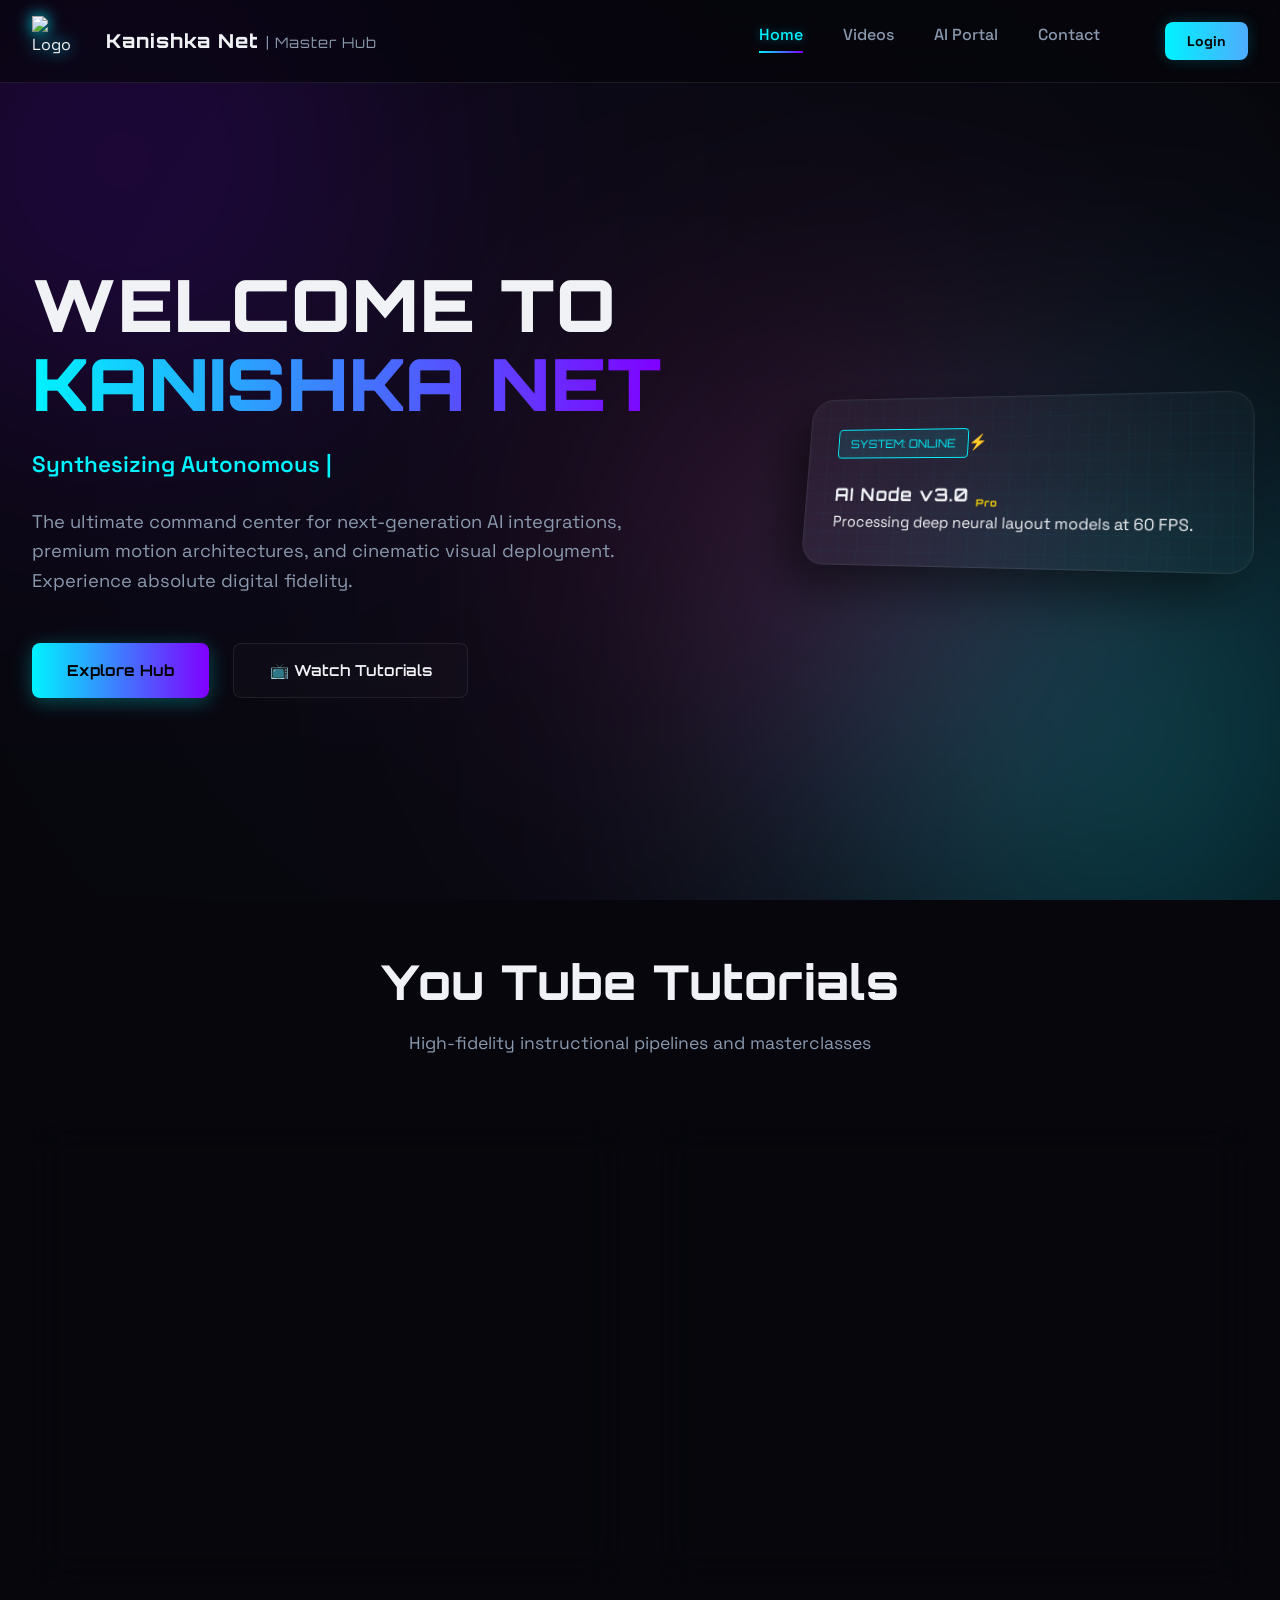
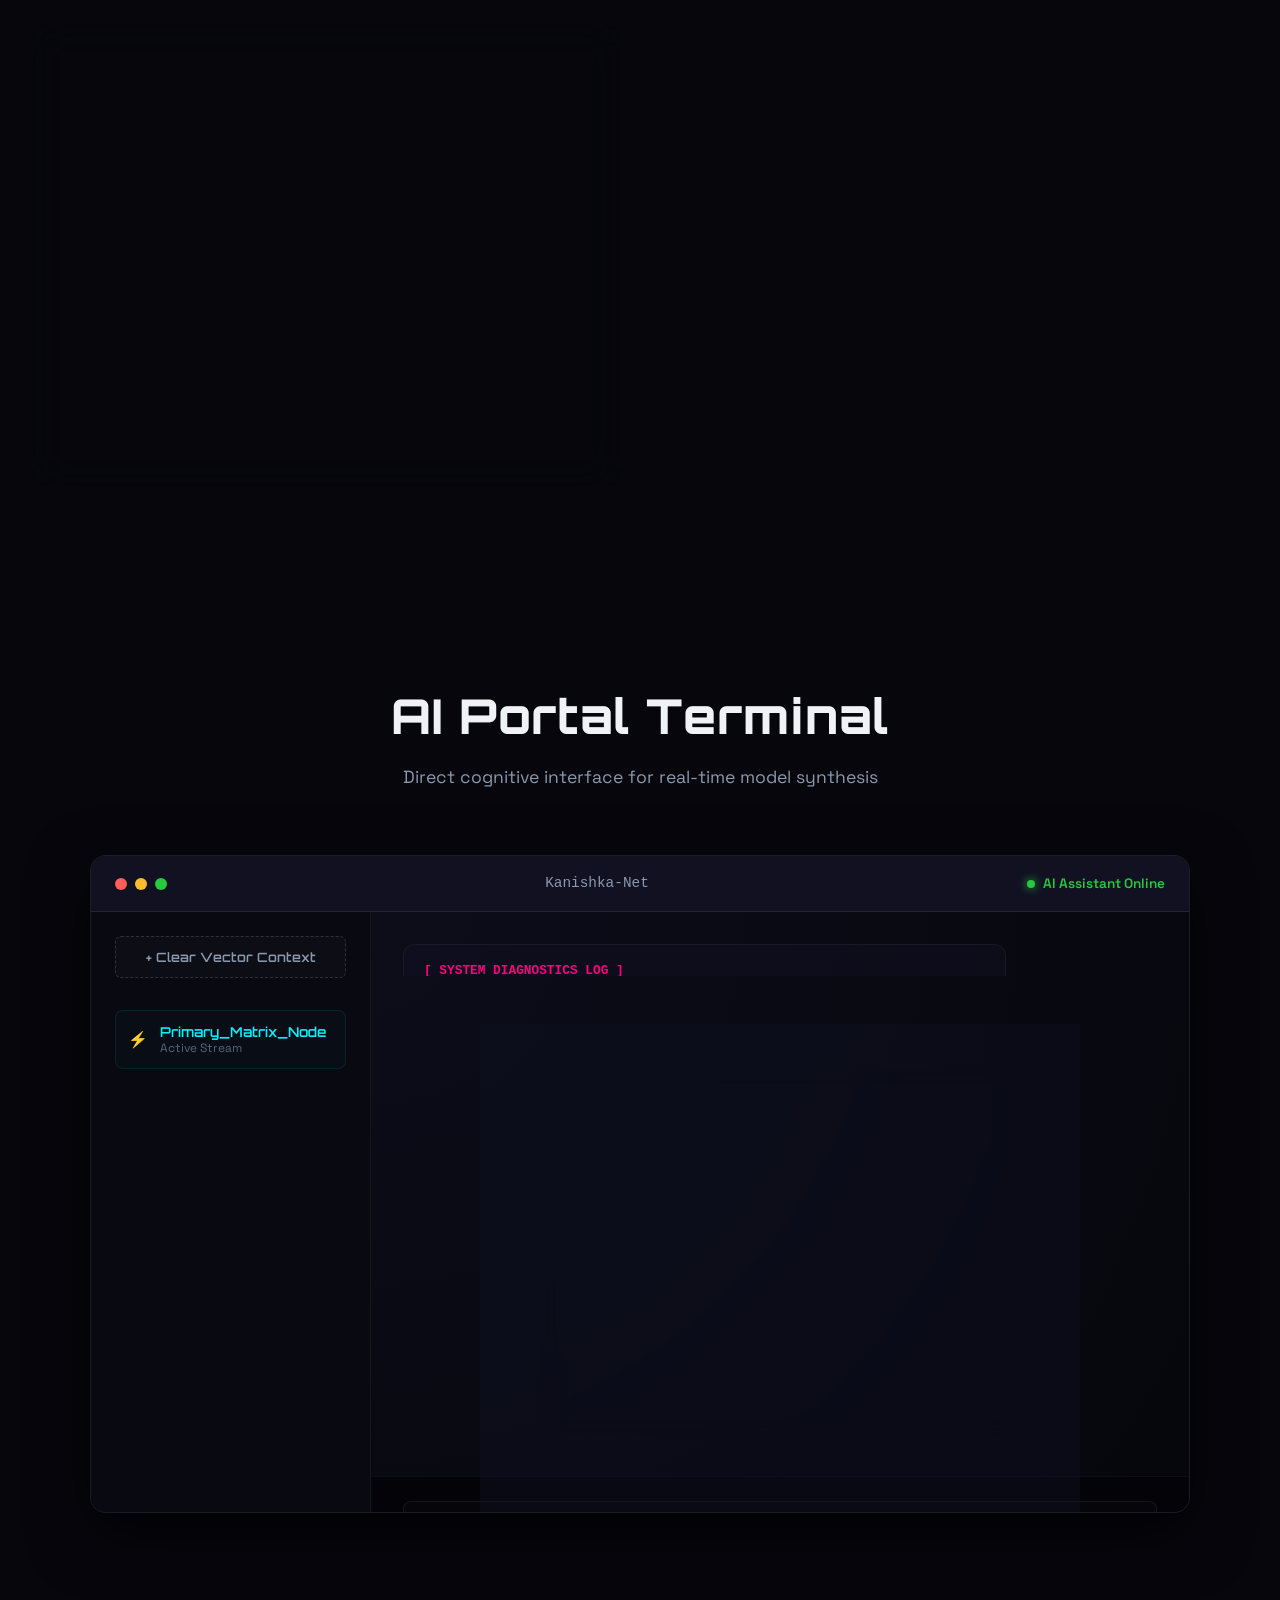
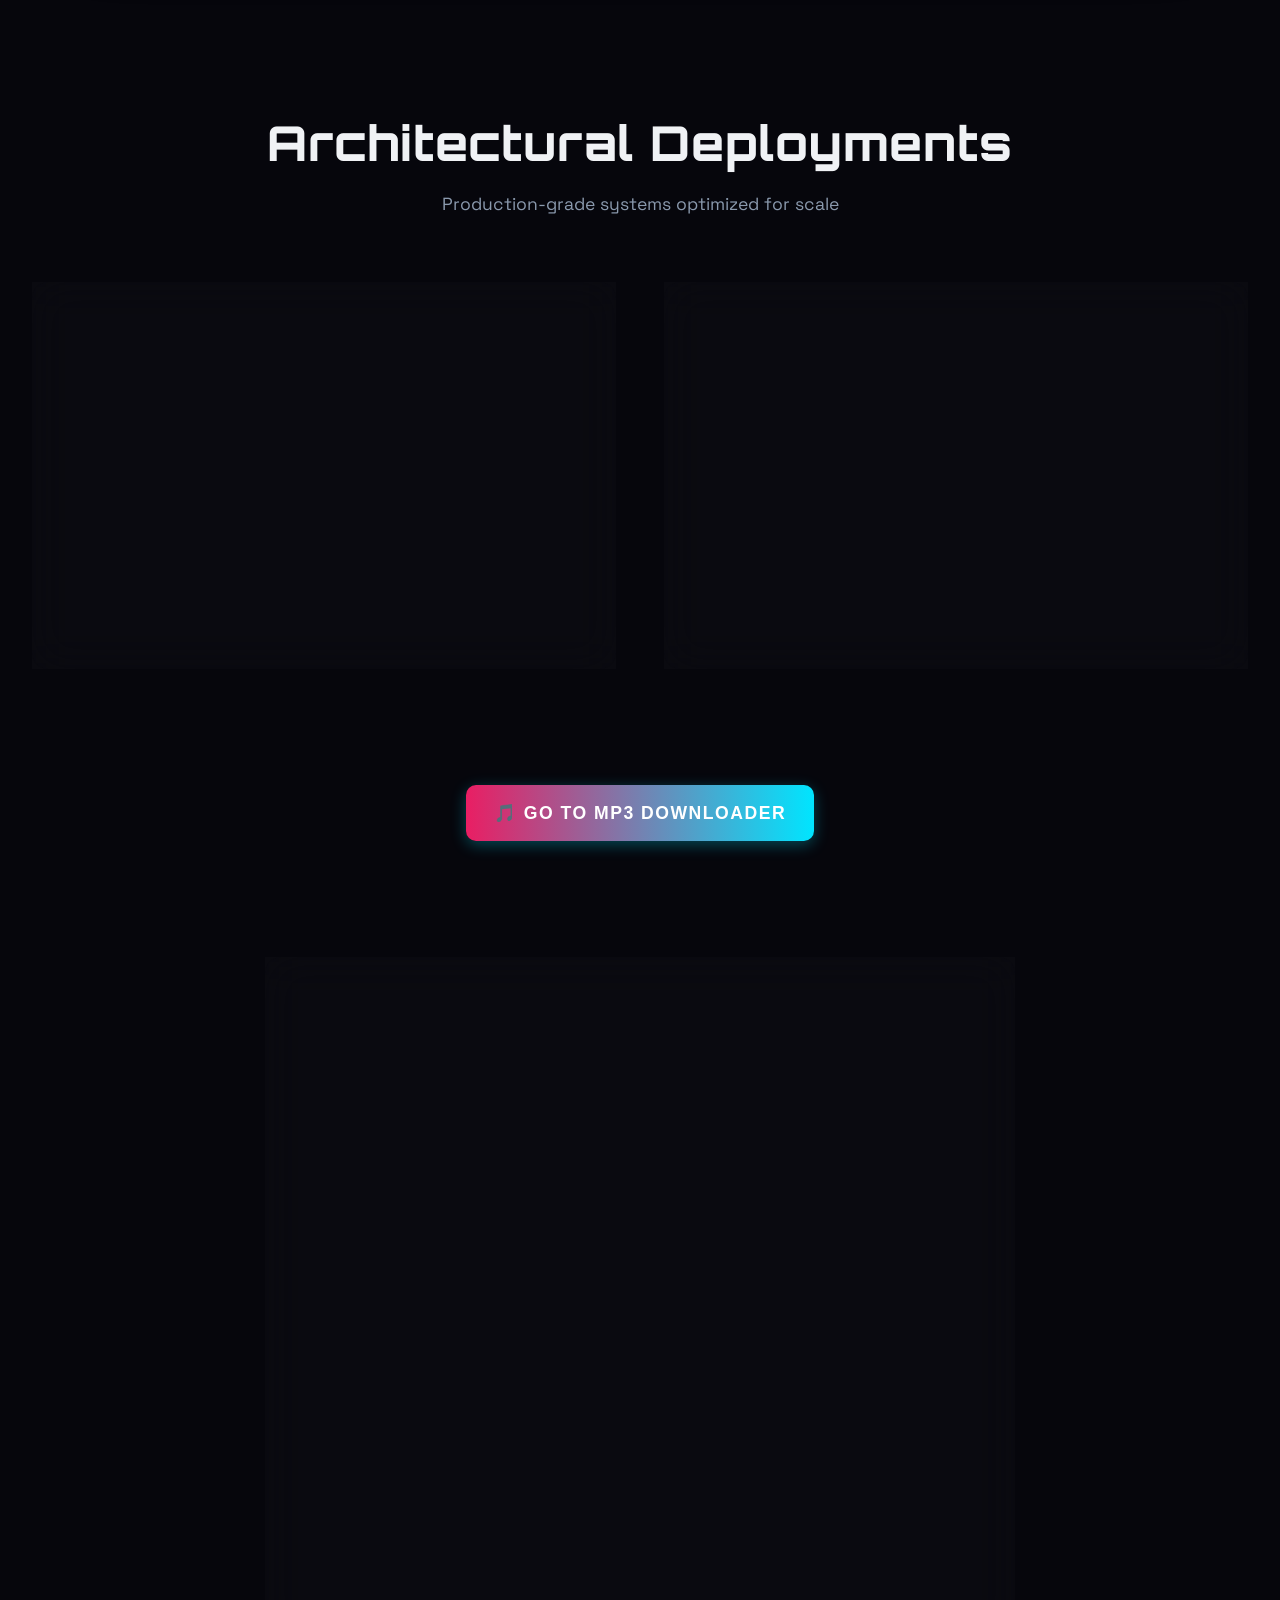
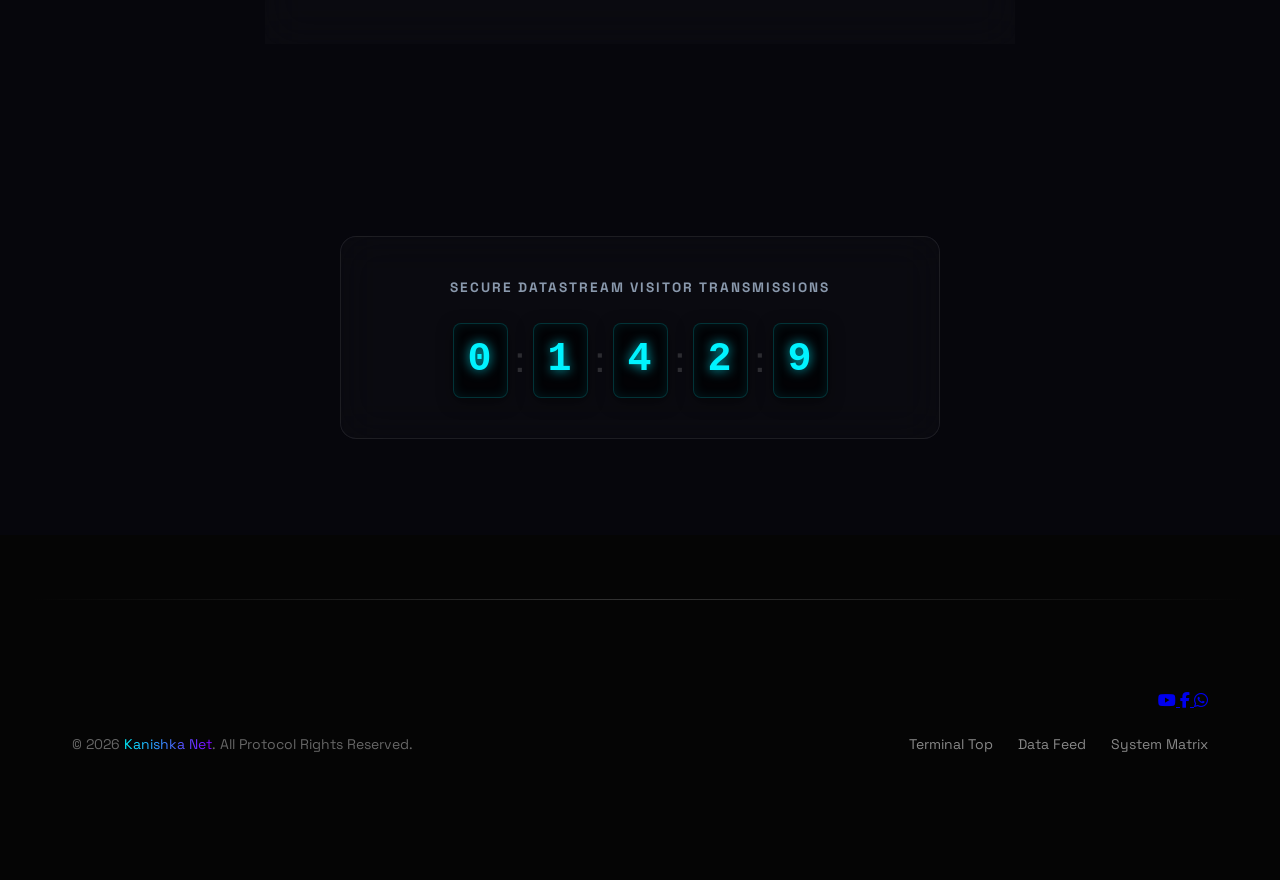
==== index.html @ 44c45eda "Update print statement from 'Hello' to 'Goodbye'" ====
<!DOCTYPE html>
<html lang="en">
<head>
    <meta charset="UTF-8">
    <meta name="viewport" content="width=device-width, initial-scale=1.0">
    <title>Kanishka Net | Master Hub</title>
    <link rel="icon" type="image/x-icon" href="https://raw.githubusercontent.com/nadeeshancloud-lang/kanishkanet.github.io/main/logonet.ico">
    <!-- Google Fonts for Ultra-Modern Typography -->
    <link rel="preconnect" href="https://fonts.googleapis.com">
    <link rel="preconnect" href="https://fonts.gstatic.com" crossorigin>
    <link href="https://fonts.googleapis.com/css2?family=Orbitron:wght@400;600;800;900&family=Space+Grotesk:wght@300;400;500;700&display=swap" rel="stylesheet">
    <link rel="stylesheet" href="style.css">
</head>
<body>

    <!-- Custom Micro-Interactive Background Canvas Layer -->
    <div class="ambient-glow-container">
        <div class="glow-orb orb-1"></div>
        <div class="glow-orb orb-2"></div>
        <div class="glow-orb orb-3"></div>
    </div>

    <!-- STICKY GLASS NAVIGATION BAR -->
    <header class="main-header">
        <nav class="nav-container">
            <a href="#home" class="logo-wrapper">
                <!-- Gemini-Style Geometric Custom SVG Logo -->
                <img src="https://raw.githubusercontent.com/nadeeshancloud-lang/br-ts/a484a758a8bbed79d4c0bfd19a01c9f9ab5ddb78/ChatGPT%20Image%20May%2021%2C%202026%2C%2010_44_21%20PM.png" alt="Logo" class="logo-icon" style="width: 50px; height: 50px; object-fit: contain;">
                    <defs>
                        <linearGradient id="logo-grad" x1="0%" y1="0%" x2="100%" y2="100%">
                            <stop offset="0%" stop-color="#00f3ff" />
                            <stop offset="50%" stop-color="#8000ff" />
                            <stop offset="100%" stop-color="#ff007f" />
                        </linearGradient>
                    </defs>
                    <polygon points="25,5 45,20 35,45 15,45 5,20" fill="none" stroke="url(#logo-grad)" stroke-width="3"/>
                    <circle cx="25" cy="25" r="8" fill="url(#logo-grad)"/>
                </svg>
                <span class="logo-text">Kanishka Net <span class="logo-subtext">| Master Hub</span></span>
            </a>

            <!-- Navigation Links -->
            <ul class="nav-links">
                <li><a href="#home" class="nav-link active">Home</a></li>
                <li><a href="#videos" class="nav-link">Videos</a></li>
                <li><a href="#ai-portal" class="nav-link">AI Portal</a></li>
                <li><a href="#contact" class="nav-link">Contact</a></li>
                <div id="navAuthArea" class="nav-auth-container">
    <a href="login.html" id="navLoginBtn" class="nav-login-btn">Login</a>
    
    <div id="navProfileArea" class="nav-profile-area" style="display: none;">
        <span id="navUsername" class="nav-username"></span>
        <button onclick="logoutUser()" class="nav-logout-btn">Logout</button>
    </div>
</div>
            </ul>

            <!-- Mobile Hamburger Menu Button -->
            <button class="mobile-toggle" aria-label="Toggle Navigation Menu">
                <span class="bar"></span>
                <span class="bar"></span>
                <span class="bar"></span>
            </button>
        </nav>
    </header>

    <main>
        <!-- FUTURISTIC HERO SECTION -->
        <section id="home" class="hero-section">
            <div class="hero-content">
                <h1 class="hero-title">WELCOME TO <span class="gradient-text">KANISHKA NET</span></h1>
                <p class="hero-subtitle"><span id="typing-text"></span><span class="cursor-blink">|</span></p>
                <p class="hero-description">
                    The ultimate command center for next-generation AI integrations, premium motion architectures, and cinematic visual deployment. Experience absolute digital fidelity.
                </p>
                <div class="hero-actions">
                    <a href="#ai-portal" class="btn btn-primary">Explore Hub</a>
                    <a href="#videos" class="btn btn-secondary">📺 Watch Tutorials</a>
                </div>
            </div>
            <!-- Floating Holographic Display Card Example -->
            <div class="hero-hologram-card">
                <div class="hologram-inner">
                    <div class="hologram-grid-overlay"></div>
                    <span class="status-badge">SYSTEM: ONLINE</span>⚡
                    <h3>AI Node v3.0 <sub style="font-size: 10px; color: gold;">Pro</sub></h3>
                    <p>Processing deep neural layout models at 60 FPS.</p>
                </div>
            </div>
        </section>

        <!-- PREMIUM YOUTUBE VIDEO SHOWCASE GRID -->
        <section id="videos" class="video-section">
            <div class="section-header">
                <h2 class="section-title">You Tube Tutorials</h2>
                <p class="section-subtitle">High-fidelity instructional pipelines and masterclasses</p>
            </div>
            <!-- Video Showcase Grid Wrapper -->
            <div class="video-grid" id="dynamic-video-grid">
                <!-- Fallback/Skeleton cards automatically generated via JavaScript -->
            </div>
        </section>
<button class="back-to-top-btn" id="scrollTopBtn" aria-label="Return to Navigation Crest">
        <svg viewBox="0 0 24 24" fill="none" stroke="currentColor" stroke-width="2.5">
            <polyline points="18 15 12 9 6 15"></polyline>
        </svg>
    </button>

    <script>
    /**
     * CORE infrastructure logic module - Kanishka Net | Master Hub
     */
    document.addEventListener("DOMContentLoaded", () => {
        initializeTypingEffect();
        initializeVideoShowcase();
        initializeVisitorCounter();
        initializeScrollObserver();
        initializeInteractiveGlowTrackers();
    });

    /* --- TEXT TYPING SEQUENCE HOOK --- */
    function initializeTypingEffect() {
        const textTarget = document.getElementById("typing-text");
        const tracks = [
            "Synthesizing Autonomous Cognitive Systems.",
            "Developing Immersive Creative Interfaces.",
            "Executing Next-Gen Neural Pipelines."
        ];
        let trackIndex = 0;
        let charIndex = 0;
        let isDeleting = false;
        let typingSpeed = 70;

        function handleTypeSequence() {
            const currentFullTrack = tracks[trackIndex];
            
            if (isDeleting) {
                textTarget.textContent = currentFullTrack.substring(0, charIndex - 1);
                charIndex--;
                typingSpeed = 35;
            } else {
                textTarget.textContent = currentFullTrack.substring(0, charIndex + 1);
                charIndex++;
                typingSpeed = 80;
            }

            if (!isDeleting && charIndex === currentFullTrack.length) {
                typingSpeed = 2000;
                isDeleting = true;
            } else if (isDeleting && charIndex === 0) {
                isDeleting = false;
                trackIndex = (trackIndex + 1) % tracks.length;
                typingSpeed = 400;
            }

            setTimeout(handleTypeSequence, typingSpeed);
        }
        
        if(textTarget) setTimeout(handleTypeSequence, 500);
    }

/* --- YOUTUBE VIDEO CONTEXT FEED SHIFT ENGINE (FORCED INLINE DISPLAY) --- */
function initializeVideoShowcase() {
    const gridContainer = document.getElementById("dynamic-video-grid");
    if (!gridContainer) return;

    const fallbackPayloadMock = [
        {
            "title": "E Money Online Jobs 2026 💸 | No Skills Needed",
            "youtubeId": "https://www.youtube.com/embed/dmBHvMUfDL8", 
            "category": "E-Money",
            "duration": "11:35"
        },
        {
            "title": "Free Cloud VPS | Fast Internet 🚀",
            "youtubeId": "https://www.youtube.com/embed/femu3mA-NAw",
            "category": "Tech & Servers",
            "duration": "17:38"
        },
        {
            "title": "How to download PC games for Free",
            "youtubeId": "https://www.youtube.com/embed/zJMSBrNArzg",
            "category": "Gaming",
            "duration": "09:05"
        }
    ];

    gridContainer.innerHTML = ""; // පරණ ටෙම්ප්ලේට් මකන්න

    fallbackPayloadMock.forEach(item => {
        const cardElement = document.createElement("div");
        cardElement.className = "video-card glass-panel";
        
        // Wrapper එකට සහ Iframe එකට Inline CSS මඟින් බලෙන්ම Size එක ලබා දීම
        cardElement.innerHTML = `
            <div class="video-frame-wrapper" style="position: relative; width: 100%; aspect-ratio: 16 / 9; background: #000; border-radius: 8px; overflow: hidden;">
                <iframe 
                    src="${item.youtubeId}" 
                    title="${item.title}" 
                    allow="accelerometer; autoplay; clipboard-write; encrypted-media; gyroscope; picture-in-picture" 
                    allowfullscreen
                    loading="lazy"
                    style="position: absolute; top: 0; left: 0; width: 100%; height: 100%; border: none; display: block;">
                </iframe>
            </div>
            <div class="video-meta" style="padding-top: 12px;">
                <span class="tech-tag">${item.category} • ${item.duration}</span>
                <h3 style="margin: 8px 0; font-size: 1.1rem; color: #fff;">${item.title}</h3>
                <p style="font-size: 0.9rem; color: #8a99ad;">Watch this complete tutorial on Kanishka Net for step-by-step guidance.</p>
            </div>
        `;
        gridContainer.appendChild(cardElement);
    });
}    /* --- CALENDAR-STYLE 5-DIGIT TELEMETRY COUNTER PROXIES --- */
    function initializeVisitorCounter() {
        const counterContainer = document.getElementById("visitor-counter");
        if (!counterContainer) return;

        let currentVisits = parseInt(localStorage.getItem("kanishka_hub_telemetry_v3") || "01428");
        currentVisits++;
        localStorage.setItem("kanishka_hub_telemetry_v3", String(currentVisits).padStart(5, '0'));

        const formattedDigitsArray = String(currentVisits).padStart(5, '0').split('');
        const uiDigitBoxes = counterContainer.querySelectorAll(".digit");

        uiDigitBoxes.forEach((boxElement, index) => {
            if(formattedDigitsArray[index]) {
                boxElement.textContent = formattedDigitsArray[index];
            }
        });
    }

    /* --- ACTIVE LINK SCROLL UTILITIES & TARGET TRACKERS --- */
    function initializeScrollObserver() {
        const targetSections = document.querySelectorAll("main > section");
        const navLinks = document.querySelectorAll(".nav-link");
        const topButton = document.getElementById("scrollTopBtn");

        const observerOptionParameters = {
            root: null,
            threshold: 0.3,
            rootMargin: "-10% 0px -40% 0px"
        };

        const intersectionObserverInstance = new IntersectionObserver((entries) => {
            entries.forEach(entry => {
                if (entry.isIntersecting) {
                    const targetId = entry.target.getAttribute("id");
                    navLinks.forEach(link => {
                        link.classList.remove("active");
                        if (link.getAttribute("href") === `#${targetId}`) {
                            link.classList.add("active");
                        }
                    });
                }
            });
        }, observerOptionParameters);

        targetSections.forEach(section => intersectionObserverInstance.observe(section));

        window.addEventListener("scroll", () => {
            if (window.scrollY > 400) {
                topButton.classList.add("visible");
            } else {
                topButton.classList.remove("visible");
            }
        });

        topButton.addEventListener("click", () => {
            window.scrollTo({ top: 0, behavior: 'smooth' });
        });
    }

    /* --- MOUSE COORDINATE AMBIENT SHADER PARALLAX ADJUSTMENT --- */
    function initializeInteractiveGlowTrackers() {
        const glowOrbs = document.querySelectorAll(".glow-orb");
        if(window.matchMedia("(prefers-reduced-motion: reduce)").matches) return;

        window.addEventListener("mousemove", (event) => {
            const normalizedCoordinateX = (event.clientX / window.innerWidth) - 0.5;
            const normalizedCoordinateY = (event.clientY / window.innerHeight) - 0.5;

            glowOrbs.forEach((orb, index) => {
                const translationDepthFactor = (index + 1) * 35;
                orb.style.transform = `translate(${normalizedCoordinateX * translationDepthFactor}px, ${normalizedCoordinateY * translationDepthFactor}px)`;
            });
        });
    }
    </script>

        <!-- INTEGRATED AI CHATBOT INTERFACE (AI PORTAL) -->
        <section id="ai-portal" class="ai-portal-section">
            <div class="section-header">
                <h2 class="section-title">AI Portal Terminal</h2>
                <p class="section-subtitle">Direct cognitive interface for real-time model synthesis</p>
            </div>
            <!-- Beautiful Frame Container designated for embedding external chatbot.html -->
            <div class="portal-frame-container">
                <div class="terminal-header-bar">
                    <div class="window-controls">
                        <span class="dot red"></span>
                        <span class="dot yellow"></span>
                        <span class="dot green"></span>
                    </div>
                    <div class="terminal-title">Kanishka-Net</div>
                    <div class="status-indicator">
                        <span class="pulse-dot"></span>
                        <span class="status-text">AI Assistant Online</span>
                    </div>
                </div>
                <!-- Chatbot iframe Wrapper Hook -->
                <div class="iframe-wrapper">
                    <iframe src="chatbot.html" title="AI Chatbot Terminal Instance" class="chatbot-iframe" loading="lazy"></iframe>
                </div>
            </div>
        </section>

        <!-- PROJECT SHOWCASE CONTAINER -->
        <section id="projects" class="projects-section">
            <div class="section-header">
                <h2 class="section-title">Architectural Deployments</h2>
                <p class="section-subtitle">Production-grade systems optimized for scale</p>
            </div>
            <div class="projects-grid">
                <div class="project-card glass-panel">
                    <div class="project-img-placeholder">SYSTEM NODE 01</div>
                    <div class="project-info">
                        <span class="tech-tag">WebGL / Three.js</span>
                        <h3>Quantum Neural Render Engine</h3>
                        <p>High-refresh browser landscape synthesis utilizing extreme shader pipelines.</p>
                    </div>
                </div>
                <div class="project-card glass-panel">
                    <div class="project-img-placeholder">SYSTEM NODE 02</div>
                    <div class="project-info">
                        <span class="tech-tag">Vanilla JS / CSS Grid</span>
                        <h3>Glassmorphic Control Array</h3>
                        <p>Fluid, ultra-responsive telemetry layout systems engineered for low memory consumption.</p>
                    </div>
                </div>
            </div>
        </section>
  <!-- Button එක මැදට ගන්න Wrapper Div එකක් දැම්මා -->
<div class="button-container">
    <a href="downlord.html" class="kanishka-dl-btn">
        🎵 Go to MP3 Downloader
    </a>
</div>

<style>
    /* Wrapper එක center කරන්න ලියපු CSS */
    .button-container {
        display: flex;
        justify-content: center;
        align-items: center;
        width: 100%;
        margin: 20px 0; /* උඩින් සහ යටින් පොඩි ඉඩක් තියාගන්න */
    }

    /* ඔයාගේ Button එකේ CSS */
    .kanishka-dl-btn {
        display: inline-flex;
        align-items: center;
        justify-content: center;
        padding: 14px 28px;
        background: linear-gradient(90deg, #e91e63, #00e5ff);
        color: #ffffff;
        text-decoration: none;
        font-family: 'Segoe UI', Tahoma, Geneva, Verdana, sans-serif;
        font-weight: 700;
        font-size: 1.1rem;
        border-radius: 10px;
        text-transform: uppercase;
        letter-spacing: 1.5px;
        transition: transform 0.3s ease, box-shadow 0.3s ease;
        box-shadow: 0 4px 15px rgba(0, 229, 255, 0.3);
    }

    .kanishka-dl-btn:hover {
        transform: translateY(-3px);
        box-shadow: 0 8px 25px rgba(233, 30, 99, 0.5);
        color: #ffffff;
    }
</style>
    
     <!-- INTERACTIVE CONTACT SYSTEM -->
        <section id="contact" class="contact-section">
            <div class="glass-panel contact-card-wrapper">
                <div class="section-header">
                    <h2 class="section-title">Initialize Connection</h2>
                    <p class="section-subtitle">Transmit parameters directly to our development matrix</p>
                </div>
                <form class="futuristic-form" onsubmit="event.preventDefault();">
                    <div class="input-group">
                        <input type="text" id="user-name" required placeholder=" ">
                        <label for="user-name">Identity Coordinate (Name)</label>
                    </div>
                    <div class="input-group">
                        <input type="email" id="user-email" required placeholder=" ">
                        <label for="user-email">Secure Communication Routing (Email)</label>
                    </div>
                    <div class="input-group">
                        <textarea id="user-msg" rows="4" required placeholder=" "></textarea>
                        <label for="user-msg">Data Payload Description</label>
                    </div>
                    <button type="submit" class="btn btn-primary form-submit-btn">Transmit Stream</button>
                </form>
            </div>
        </section>

        <!-- CALENDAR-STYLE 5-DIGIT DIGITAL VISITOR COUNTER -->
        <section class="visitor-counter-section">
            <div class="counter-container glass-panel">
                <h4 class="counter-label">SECURE DATASTREAM VISITOR TRANSMISSIONS</h4>
                <div class="digital-counter" id="visitor-counter">
                    <div class="digit-box"><span class="digit">0</span></div>
                    <div class="digit-divider">:</div>
                    <div class="digit-box"><span class="digit">0</span></div>
                    <div class="digit-divider">:</div>
                    <div class="digit-box"><span class="digit">0</span></div>
                    <div class="digit-divider">:</div>
                    <div class="digit-box"><span class="digit">0</span></div>
                    <div class="digit-divider">:</div>
                    <div class="digit-box"><span class="digit">0</span></div>
                </div>
            </div>
        </section>
    </main>

    <!-- STRUCTURAL FOOTER -->
<footer class="main-footer">
    <div class="footer-divider"></div>
    <div class="footer-container">
        
        <p class="copyright">&copy; 2026 <span class="gradient-text">Kanishka Net</span>. All Protocol Rights Reserved.</p>
        
        <div class="footer-right">
           <link rel="stylesheet" href="https://cdnjs.cloudflare.com/ajax/libs/font-awesome/6.4.0/css/all.min.css">
            
<div class="social-links-container">
    <a href="https://youtube.com/@kanishkanet?si=Kn9ENpEBweOvOiWQ" class="social-circle" target="_blank" rel="noopener noreferrer">
        <i class="fab fa-youtube"></i>
    </a>
    
    <a href="https://web.facebook.com/people/Kanishka-net/61589418650328/" class="social-circle" target="_blank" rel="noopener noreferrer">
        <i class="fab fa-facebook-f"></i>
    </a>
    
    <a href="https://www.whatsapp.com/channel/0029VbCRifW5Ui2d00DILX3c" class="social-circle" target="_blank" rel="noopener noreferrer">
        <i class="fab fa-whatsapp"></i>
    </a>
</div>
            
            <div class="footer-links">
                <a href="#home">Terminal Top</a>
                <a href="#videos">Data Feed</a>
                <a href="#ai-portal">System Matrix</a>
            </div>
            
        </div> </div> </footer>
    <!-- Floating Back-to-Top Action Array -->
    <button class="back-to-top-btn" id="scrollTopBtn" aria-label="Return to Navigation Crest">
        <svg viewBox="0 0 24 24" fill="none" stroke="currentColor" stroke-width="2.5">
            <polyline points="18 15 12 9 6 15"></polyline>
        </svg>
    </button>

    <script src="script.js"></script>
</body>
</html>
---- style.css ----
/* --- PREMIUM CYBER-DARK DESIGN SYSTEM & VARIABLE REGISTRY --- */
:root {
    --bg-dark: #06060c;
    --bg-dark-trans: rgba(6, 6, 12, 0.85);
    --bg-card: rgba(255, 255, 255, 0.02);
    --neon-border: rgba(255, 255, 255, 0.08);
    --neon-border-active: rgba(0, 243, 255, 0.4);
    
    /* Neon Glow Palette Accents */
    --cyan-glow: #00f3ff;
    --blue-glow: #3a00ff;
    --purple-glow: #8000ff;
    --magenta-glow: #ff007f;
    --text-primary: #f0f2f5;
    --text-muted: #8a99ad;

    /* Responsive Fluid Font Scale System via clamp() */
    --font-h1: clamp(2.2rem, 5vw + 1rem, 4.5rem);
    --font-h2: clamp(1.8rem, 3.5vw + 1rem, 3rem);
    --font-body: clamp(0.95rem, 1vw + 0.5rem, 1.15rem);
    
    --transition-smooth: all 0.4s cubic-bezier(0.25, 1, 0.5, 1);
}

/* Base Optimization Defaults */
* {
    box-sizing: border-box;
    margin: 0;
    padding: 0;
    scroll-behavior: smooth;
}

body {
    background-color: var(--bg-dark);
    color: var(--text-primary);
    font-family: 'Space Grotesk', sans-serif;
    overflow-x: hidden;
    line-height: 1.6;
}

h1, h2, h3, .logo-text, .digital-counter {
    font-family: 'Orbitron', sans-serif;
    letter-spacing: 1px;
}

/* Ambient Layered Gradient Engine Canvas */
.ambient-glow-container {
    position: fixed;
    width: 100vw;
    height: 100vh;
    top: 0;
    left: 0;
    z-index: -1;
    overflow: hidden;
    pointer-events: none;
    background: radial-gradient(circle at 50% 50%, #0b0b16 0%, #06060c 100%);
}

.glow-orb {
    position: absolute;
    border-radius: 50%;
    filter: blur(140px);
    opacity: 0.25;
    mix-blend-mode: screen;
    animation: orbFloat 25s infinite alternate ease-in-out;
}

.orb-1 {
    width: 500px;
    height: 500px;
    background: var(--purple-glow);
    top: -10%;
    left: -10%;
}

.orb-2 {
    width: 600px;
    height: 600px;
    background: var(--cyan-glow);
    bottom: -15%;
    right: -10%;
    animation-delay: -5s;
}

.orb-3 {
    width: 400px;
    height: 400px;
    background: var(--magenta-glow);
    top: 40%;
    left: 50%;
    animation-delay: -10s;
}

@keyframes orbFloat {
    0% { transform: translateY(0) scale(1) rotate(0deg); }
    100% { transform: translateY(80px) scale(1.2) rotate(180deg); }
}

/* --- REUSABLE GLASSMORPHISM ABSTRACT LAYERS --- */
.glass-panel {
    background: var(--bg-card);
    backdrop-filter: blur(20px);
    -webkit-backdrop-filter: blur(20px);
    border: 1px solid var(--neon-border);
    border-radius: 16px;
    transition: var(--transition-smooth);
}

.glass-panel:hover {
    border-color: rgba(0, 243, 255, 0.25);
    box-shadow: 0 0 30px rgba(0, 243, 255, 0.05);
}

/* Gradient Typography Clips */
.gradient-text {
    background: linear-gradient(90deg, var(--cyan-glow), var(--purple-glow), var(--magenta-glow));
    -webkit-background-clip: text;
    -webkit-text-fill-color: transparent;
    background-size: 200% auto;
    animation: textShift 6s linear infinite;
}

@keyframes textShift {
    0% { background-position: 0% center; }
    100% { background-position: 200% center; }
}

/* --- STICKY GLASS NAVIGATION BAR --- */
.main-header {
    position: sticky;
    top: 0;
    z-index: 1000;
    width: 100%;
    background: rgba(6, 6, 12, 0.65);
    backdrop-filter: blur(20px);
    -webkit-backdrop-filter: blur(20px);
    border-bottom: 1px solid var(--neon-border);
}

.nav-container {
    max-width: 1400px;
    margin: 0 auto;
    padding: 1rem 2rem;
    display: flex;
    justify-content: space-between;
    align-items: center;
}

.logo-wrapper {
    display: flex;
    align-items: center;
    gap: 12px;
    text-decoration: none;
    color: var(--text-primary);
}

.logo-icon {
    width: 36px;
    height: 36px;
    filter: drop-shadow(0 0 8px var(--cyan-glow));
}

.logo-text {
    font-weight: 800;
    font-size: 1.2rem;
}

.logo-subtext {
    font-weight: 400;
    font-size: 0.9rem;
    color: var(--text-muted);
}

.nav-links {
    display: flex;
    list-style: none;
    gap: 2.5rem;
}

.nav-link {
    color: var(--text-muted);
    text-decoration: none;
    font-weight: 500;
    font-size: 1rem;
    position: relative;
    padding: 0.5rem 0;
    transition: var(--transition-smooth);
}

.nav-link:hover, .nav-link.active {
    color: var(--cyan-glow);
    text-shadow: 0 0 10px rgba(0, 243, 255, 0.4);
}

.nav-link::after {
    content: '';
    position: absolute;
    bottom: 0;
    left: 0;
    width: 0;
    height: 2px;
    background: linear-gradient(90deg, var(--cyan-glow), var(--purple-glow));
    transition: var(--transition-smooth);
}

.nav-link:hover::after, .nav-link.active::after {
    width: 100%;
}

.mobile-toggle {
    display: none;
    background: none;
    border: none;
    cursor: pointer;
    flex-direction: column;
    gap: 6px;
}

.mobile-toggle .bar {
    width: 28px;
    height: 2px;
    background-color: var(--text-primary);
    transition: var(--transition-smooth);
}

/* --- FUTURISTIC HERO SECTION --- */
.hero-section {
    max-width: 1400px;
    margin: 0 auto;
    padding: 8rem 2rem 6rem 2rem;
    display: grid;
    grid-template-columns: 1.2fr 0.8fr;
    gap: 4rem;
    align-items: center;
    min-height: 85vh;
}

.hero-title {
    font-size: var(--font-h1);
    font-weight: 900;
    line-height: 1.1;
    margin-bottom: 1.5rem;
}

.hero-subtitle {
    font-size: 1.4rem;
    color: var(--cyan-glow);
    margin-bottom: 1.5rem;
    font-weight: 600;
}

.cursor-blink {
    animation: blink 1s step-end infinite;
}

@keyframes blink {
    from, to { color: transparent }
    50% { color: var(--cyan-glow); }
}

.hero-description {
    font-size: var(--font-body);
    color: var(--text-muted);
    max-width: 600px;
    margin-bottom: 3rem;
}

.hero-actions {
    display: flex;
    gap: 1.5rem;
    flex-wrap: wrap;
}

/* Premium Buttons Architecture */
.btn {
    display: inline-flex;
    align-items: center;
    justify-content: center;
    padding: 0.9rem 2.2rem;
    font-family: 'Orbitron', sans-serif;
    font-size: 0.95rem;
    font-weight: 600;
    text-decoration: none;
    border-radius: 8px;
    transition: var(--transition-smooth);
    cursor: pointer;
}

.btn-primary {
    background: linear-gradient(90deg, var(--cyan-glow), var(--purple-glow));
    color: #000;
    font-weight: 700;
    box-shadow: 0 4px 20px rgba(0, 243, 255, 0.3);
    border: none;
}

.btn-primary:hover {
    transform: translateY(-3px);
    box-shadow: 0 6px 30px rgba(0, 243, 255, 0.6);
}

.btn-secondary {
    background: var(--bg-card);
    color: var(--text-primary);
    border: 1px solid var(--neon-border);
    backdrop-filter: blur(10px);
}

.btn-secondary:hover {
    border-color: var(--cyan-glow);
    background: rgba(0, 243, 255, 0.05);
    transform: translateY(-3px);
}

/* Hologram Card Dynamic Component */
.hero-hologram-card {
    position: relative;
    padding: 2rem;
    background: linear-gradient(135deg, rgba(255,255,255,0.03) 0%, rgba(255,255,255,0.01) 100%);
    border: 1px solid var(--neon-border);
    border-radius: 24px;
    backdrop-filter: blur(30px);
    transform: perspective(1000px) rotateY(-15deg) rotateX(10deg);
    box-shadow: -20px 20px 50px rgba(0,0,0,0.5), inset 0 0 20px rgba(255,255,255,0.02);
    animation: floatingCard 6s infinite alternate ease-in-out;
}

@keyframes floatingCard {
    0% { transform: perspective(1000px) rotateY(-12deg) rotateX(8deg) translateY(0); }
    100% { transform: perspective(1000px) rotateY(-18deg) rotateX(12deg) translateY(-15px); }
}

.hologram-grid-overlay {
    position: absolute;
    inset: 0;
    border-radius: 24px;
    background-size: 20px 20px;
    background-image: linear-gradient(to right, rgba(0, 243, 255, 0.03) 1px, transparent 1px),
                      linear-gradient(to bottom, rgba(0, 243, 255, 0.03) 1px, transparent 1px);
    pointer-events: none;
}

.status-badge {
    display: inline-block;
    padding: 0.3rem 0.8rem;
    background: rgba(0, 243, 255, 0.1);
    border: 1px solid var(--cyan-glow);
    color: var(--cyan-glow);
    font-family: 'Orbitron', sans-serif;
    font-size: 0.75rem;
    border-radius: 4px;
    margin-bottom: 1.5rem;
}

/* --- DYNAMIC SECTION HEADERS --- */
.section-header {
    text-align: center;
    margin-bottom: 4rem;
}

.section-title {
    font-size: var(--font-h2);
    font-weight: 800;
    margin-bottom: 0.5rem;
}

.section-subtitle {
    color: var(--text-muted);
    font-size: 1.1rem;
}

/* --- YOUTUBE VIDEO SHOWCASE GRID --- */
.video-section, .ai-portal-section, .projects-section, .contact-section, .visitor-counter-section {
    max-width: 1400px;
    margin: 0 auto;
    padding: 6rem 2rem;
}

.video-grid {
    display: grid;
    grid-template-columns: repeat(auto-fit, minmax(380px, 1fr));
    gap: 2.5rem;
}

.video-card {
    overflow: hidden;
}

/* Fixed Aspect-Ratio Wrapper Constraint (Strictly 16:9) */
.video-frame-wrapper {
    position: relative;
    width: 100%;
    aspect-ratio: 16 / 9;
    background: #000;
    border-radius: 12px 12px 0 0;
    overflow: hidden;
}

.video-frame-wrapper iframe {
    position: absolute;
    top: 0;
    left: 0;
    width: 100%;
    height: 100%;
    border: none;
}

.video-meta {
    padding: 1.5rem;
}

.video-meta h3 {
    font-size: 1.15rem;
    margin-bottom: 0.5rem;
    line-height: 1.4;
}

.video-meta p {
    font-size: 0.95rem;
    color: var(--text-muted);
}

/* --- INTEGRATED AI PORTAL MAIN CONTAINER --- */
.portal-frame-container {
    width: 100%;
    max-width: 1100px;
    margin: 0 auto;
    border: 1px solid var(--neon-border);
    border-radius: 16px;
    overflow: hidden;
    background: #090911;
    box-shadow: 0 20px 60px rgba(0,0,0,0.6);
}

.terminal-header-bar {
    background: #111122;
    padding: 1rem 1.5rem;
    display: flex;
    align-items: center;
    justify-content: space-between;
    border-bottom: 1px solid var(--neon-border);
}

.window-controls {
    display: flex;
    gap: 8px;
}

.window-controls .dot {
    width: 12px;
    height: 12px;
    border-radius: 50%;
}

.dot.red { background-color: #ff5f56; }
.dot.yellow { background-color: #ffbd2e; }
.dot.green { background-color: #27c93f; }

.terminal-title {
    font-family: monospace;
    font-size: 0.9rem;
    color: var(--text-muted);
}

.status-indicator {
    display: flex;
    align-items: center;
    gap: 8px;
}

.pulse-dot {
    width: 8px;
    height: 8px;
    background-color: #27c93f;
    border-radius: 50%;
    box-shadow: 0 0 10px #27c93f;
    animation: pulse 2s infinite;
}

@keyframes pulse {
    0% { transform: scale(0.95); box-shadow: 0 0 0 0 rgba(39, 201, 63, 0.7); }
    70% { transform: scale(1); box-shadow: 0 0 0 8px rgba(39, 201, 63, 0); }
    100% { transform: scale(0.95); box-shadow: 0 0 0 0 rgba(39, 201, 63, 0); }
}

.status-text {
    font-size: 0.85rem;
    font-weight: 600;
    color: #27c93f;
}

/* Optimized Seamless Layout Container for Frame Layering */
.iframe-wrapper {
    width: 100%;
    height: 600px; /* Standard workspace deployment depth */
    position: relative;
    background: #06060c;
}

.chatbot-iframe {
    width: 100%;
    height: 100%;
    border: none;
    display: block;
}

/* --- ARCHITECTURAL DEPLOYMENTS (PROJECTS) --- */
.projects-grid {
    display: grid;
    grid-template-columns: repeat(auto-fit, minmax(450px, 1fr));
    gap: 3rem;
}

.project-card {
    padding: 1.5rem;
    display: flex;
    flex-direction: column;
    gap: 1.5rem;
}

.project-img-placeholder {
    width: 100%;
    height: 200px;
    background: linear-gradient(45deg, #111122, #1a1a3a);
    border-radius: 8px;
    display: flex;
    align-items: center;
    justify-content: center;
    font-family: 'Orbitron', sans-serif;
    font-weight: 700;
    letter-spacing: 2px;
    color: rgba(255,255,255,0.15);
    border: 1px dashed var(--neon-border);
}

.tech-tag {
    display: inline-block;
    font-size: 0.8rem;
    color: var(--magenta-glow);
    font-family: 'Orbitron', sans-serif;
    font-weight: 600;
    margin-bottom: 0.5rem;
}

/* --- FUTURISTIC FORM CONTROLS --- */
.contact-card-wrapper {
    max-width: 750px;
    margin: 0 auto;
    padding: 4rem 3rem;
}

.futuristic-form {
    display: flex;
    flex-direction: column;
    gap: 2.5rem;
}

.input-group {
    position: relative;
    width: 100%;
}

.input-group input, .input-group textarea {
    width: 100%;
    padding: 1rem;
    background: rgba(255,255,255,0.01);
    border: 1px solid var(--neon-border);
    border-radius: 8px;
    outline: none;
    color: var(--text-primary);
    font-family: inherit;
    font-size: 1rem;
    transition: var(--transition-smooth);
}

.input-group textarea {
    resize: none;
}

.input-group label {
    position: absolute;
    left: 1rem;
    top: 1rem;
    color: var(--text-muted);
    pointer-events: none;
    transition: var(--transition-smooth);
    transform-origin: left center;
}

/* Input Floating Label Mechanics */
.input-group input:focus ~ label,
.input-group input:not(:placeholder-shown) ~ label,
.input-group textarea:focus ~ label,
.input-group textarea:not(:placeholder-shown) ~ label {
    transform: translateY(-2.2rem) scale(0.85);
    color: var(--cyan-glow);
}

.input-group input:focus, .input-group textarea:focus {
    border-color: var(--cyan-glow);
    box-shadow: 0 0 15px rgba(0, 243, 255, 0.15);
    background: rgba(0, 243, 255, 0.01);
}

/* --- GRID-ALIGNED 5-DIGIT DIGITAL VISITOR COUNTER --- */
.counter-container {
    max-width: 600px;
    margin: 0 auto;
    padding: 2.5rem;
    text-align: center;
}

.counter-label {
    font-size: 0.85rem;
    color: var(--text-muted);
    margin-bottom: 1.5rem;
    letter-spacing: 2px;
}

.digital-counter {
    display: flex;
    justify-content: center;
    align-items: center;
    gap: 0.5rem;
    user-select: none;
}

.digit-box {
    background: #020205;
    border: 1px solid rgba(0, 243, 255, 0.2);
    box-shadow: inset 0 0 12px rgba(0, 243, 255, 0.1), 0 4px 15px rgba(0,0,0,0.5);
    border-radius: 8px;
    width: 55px;
    height: 75px;
    display: flex;
    align-items: center;
    justify-content: center;
}

.digit {
    font-size: 2.5rem;
    font-weight: 900;
    color: var(--cyan-glow);
    text-shadow: 0 0 12px rgba(0, 243, 255, 0.75);
    font-family: monospace;
}

.digit-divider {
    font-size: 2rem;
    font-weight: 700;
    color: rgba(255,255,255,0.15);
    animation: flash 1s infinite alternate;
}

@keyframes flash {
    0% { opacity: 0.2; }
    100% { opacity: 0.8; }
}

/* --- STRUCTURAL FOOTER & BACK TO TOP UTILITY --- */
.main-footer {
    padding: 4rem 2rem;
    background: #030307;
}

.footer-divider {
    max-width: 1400px;
    margin: 0 auto 3rem auto;
    height: 1px;
    background: linear-gradient(90deg, transparent, var(--neon-border), transparent);
}

.footer-container {
    max-width: 1400px;
    margin: 0 auto;
    display: flex;
    justify-content: space-between;
    align-items: center;
    flex-wrap: wrap;
    gap: 2rem;
}

.copyright {
    color: var(--text-muted);
    font-size: 0.95rem;
}

.footer-links {
    display: flex;
    gap: 2rem;
}

.footer-links a {
    color: var(--text-muted);
    text-decoration: none;
    font-size: 0.95rem;
    transition: var(--transition-smooth);
}

.footer-links a:hover {
    color: var(--magenta-glow);
}

/* Floating Action Utility Back To Top Array */
.back-to-top-btn {
    position: fixed;
    bottom: 30px;
    right: -100px; /* Initially hidden outward */
    z-index: 99;
    background: var(--bg-card);
    border: 1px solid var(--neon-border);
    color: var(--text-primary);
    width: 50px;
    height: 50px;
    border-radius: 50%;
    cursor: pointer;
    display: flex;
    align-items: center;
    justify-content: center;
    backdrop-filter: blur(10px);
    transition: right 0.5s ease, transform 0.3s ease, border-color 0.3s ease;
    box-shadow: 0 10px 30px rgba(0,0,0,0.5);
}

.back-to-top-btn.visible {
    right: 30px;
}

.back-to-top-btn:hover {
    border-color: var(--cyan-glow);
    color: var(--cyan-glow);
    transform: translateY(-5px);
}

.back-to-top-btn svg {
    width: 22px;
    height: 22px;
}

/* --- FLUID 100% RESPONSIVE ENGINE MEDIA QUERY OVERRIDES --- */
@media (max-width: 1024px) {
    .hero-section {
        grid-template-columns: 1fr;
        text-align: center;
        padding-top: 6rem;
        gap: 3rem;
    }
    .hero-description {
        margin: 0 auto 3rem auto;
    }
    .hero-actions {
        justify-content: center;
    }
    .hero-hologram-card {
        max-width: 500px;
        margin: 0 auto;
        transform: none;
        animation: floatingCardMobile 4s infinite alternate ease-in-out;
    }
    @keyframes floatingCardMobile {
        0% { transform: translateY(0); }
        100% { transform: translateY(-10px); }
    }
}

@media (max-width: 768px) {
    .nav-links {
        display: none; /* Can be enhanced to side sliding overlay via custom script toggle */
    }
    .mobile-toggle {
        display: flex;
    }
    .projects-grid {
        grid-template-columns: 1fr;
    }
    .video-grid {
        grid-template-columns: 1fr;
    }
    .contact-card-wrapper {
        padding: 2.5rem 1.5rem;
    }
    .footer-container {
        flex-direction: column;
        text-align: center;
    }
}
/* Custom Animations & Reset for Auth Page */
.auth-body {
    margin: 0;
    padding: 0;
    box-sizing: border-box;
    font-family: 'Plus Jakarta Sans', sans-serif;
    background-color: #050505;
    color: #ffffff;
    min-height: 100vh;
    display: flex;
    align-items: center;
    justify-content: center;
    overflow: hidden;
    position: relative;
}

/* Background Animated Particles & Orbs */
.absolute-orbs {
    position: absolute;
    inset: 0;
    z-index: 0;
    pointer-events: none;
}

.orb {
    position: absolute;
    border-radius: 50%;
    filter: blur(120px);
    opacity: 0.3;
    animation: pulseOrbs 8s infinite ease-in-out;
}

.orb-cyan {
    top: -10%;
    left: -10%;
    width: 500px;
    height: 500px;
    background-color: rgba(6, 182, 212, 0.3); /* cyan-600 */
}

.orb-purple {
    bottom: -10%;
    right: -10%;
    width: 600px;
    height: 600px;
    background-color: rgba(147, 51, 234, 0.3); /* purple-600 */
    animation-delay: 2s;
}

@keyframes pulseOrbs {
    0%, 100% { transform: scale(1) translate(0px, 0px); opacity: 0.3; }
    50% { transform: scale(1.2) translate(20px, -20px); opacity: 0.5; }
}

/* Premium Glassmorphic Box Container */
.login-card-container {
    position: relative;
    z-index: 10;
    width: 100%;
    max-width: 28rem; /* max-w-md */
    padding: 2rem;
    background: rgba(255, 255, 255, 0.03);
    backdrop-filter: blur(24px);
    -webkit-backdrop-filter: blur(24px);
    border: 1px solid rgba(255, 255, 255, 0.1);
    border-radius: 1.5rem; /* rounded-3xl */
    box-shadow: 0 0 50px rgba(0, 255, 255, 0.05);
    animation: fadeInUp 0.8s ease-out;
}

@keyframes fadeInUp {
    from { opacity: 0; transform: translateY(30px); }
    to { opacity: 1; transform: translateY(0); }
}

/* Branding Area */
.logo-area {
    text-align: center;
    margin-bottom: 2rem;
}

.brand-logo {
    width: 4rem;
    height: 4rem;
    margin: 0 auto 1rem auto;
    background: linear-gradient(to top right, #06b6d4, #9333ea);
    border-radius: 0.75rem;
    display: flex;
    align-items: center;
    justify-content: center;
    font-weight: 800;
    font-size: 1.5rem;
    color: white;
    letter-spacing: -0.05em;
    box-shadow: 0 0 30px rgba(0, 255, 255, 0.3);
}

.login-card h2 {
    font-size: 1.875rem;
    font-weight: 800;
    text-align: center;
    margin: 0;
    background: linear-gradient(to right, #ffffff, rgba(255, 255, 255, 0.6));
    -webkit-background-clip: text;
    -webkit-text-fill-color: transparent;
}

.subtitle {
    font-size: 0.875rem;
    color: #9ca3af;
    text-align: center;
    margin-top: 0.5rem;
    margin-bottom: 2rem;
}

/* Forms & Inputs */
.space-y-5 > * + * { margin-top: 1.25rem; }

.input-group {
    display: flex;
    flex-direction: column;
}

.input-group label {
    font-size: 0.75rem;
    font-weight: 600;
    color: #9ca3af;
    text-transform: uppercase;
    letter-spacing: 0.05em;
    margin-bottom: 0.25rem;
}

.flex-justify {
    display: flex;
    justify-content: space-between;
    align-items: center;
}

.forgot-link {
    font-size: 0.75rem;
    color: #22d3ee;
    text-decoration: none;
    transition: color 0.3s;
}
.forgot-link:hover { color: #67e8f9; }

.input-group input {
    width: 100%;
    padding: 0.75rem 1rem;
    background-color: rgba(0, 0, 0, 0.4);
    border: 1px solid rgba(255, 255, 255, 0.05);
    border-radius: 0.75rem;
    color: white;
    outline: none;
    transition: all 0.3s;
    box-sizing: border-box;
}

.input-group input:focus {
    border-color: rgba(6, 182, 212, 0.5);
    box-shadow: 0 0 0 2px rgba(6, 182, 212, 0.2);
}

/* Submit Button */
#submitBtn {
    width: 100%;
    padding: 0.875rem;
    background: linear-gradient(to right, #0891b2, #2563eb);
    border: none;
    border-radius: 0.75rem;
    color: white;
    font-weight: 700;
    letter-spacing: 0.025em;
    cursor: pointer;
    box-shadow: 0 0 20px rgba(0, 255, 255, 0.2);
    transition: all 0.3s;
}

#submitBtn:hover {
    transform: scale(1.02);
    box-shadow: 0 0 30px rgba(0, 255, 255, 0.4);
}
#submitBtn:active { transform: scale(0.98); }

/* Error Styling */
.error-msg {
    color: #f87171;
    font-size: 0.875rem;
    background: rgba(248, 113, 113, 0.1);
    border: 1px solid rgba(248, 113, 113, 0.2);
    padding: 0.5rem 1rem;
    border-radius: 0.5rem;
}

/* Divider Area */
.divider-area {
    position: relative;
    margin-top: 2rem;
    text-align: center;
}

.divider-line {
    position: absolute;
    inset: 0;
    display: flex;
    align-items: center;
    pointer-events: none;
}

.divider-line::before {
    content: '';
    width: 100%;
    border-top: 1px solid rgba(255, 255, 255, 0.1);
}

.divider-text {
    position: relative;
    padding: 0 1rem;
    background-color: #0c0c14;
    font-size: 0.75rem;
    color: #6b7280;
    text-transform: uppercase;
    letter-spacing: 0.1em;
}

/* Social Grid Buttons */
.social-grid {
    margin-top: 1.5rem;
    display: grid;
    grid-template-cols: repeat(2, minmax(0, 1fr));
    gap: 1rem;
}

.social-btn {
    display: flex;
    align-items: center;
    justify-content: center;
    padding: 0.625rem;
    background: rgba(255, 255, 255, 0.05);
    border: 1px solid rgba(255, 255, 255, 0.1);
    border-radius: 0.75rem;
    color: white;
    font-size: 0.875rem;
    font-weight: 500;
    cursor: pointer;
    transition: all 0.3s;
}

.social-btn:hover {
    transform: translateY(-2px);
    background: rgba(255, 255, 255, 0.1);
}

.signup-redirect {
    margin-top: 2rem;
    text-align: center;
    font-size: 0.875rem;
    color: #6b7280;
}

.signup-redirect a {
    color: white;
    font-weight: 600;
    text-decoration: none;
    transition: color 0.3s;
}
.signup-redirect a:hover { color: #22d3ee; }

/* Success Message Styling for Forgot Password */
.success-msg {
    color: #34d399; /* Emerald Green */
    font-size: 0.875rem;
    background: rgba(52, 211, 153, 0.1);
    border: 1px solid rgba(52, 211, 153, 0.2);
    padding: 0.5rem 1rem;
    border-radius: 0.5rem;
    text-align: center;
    box-shadow: 0 0 15px rgba(52, 211, 153, 0.1);
    animation: fadeInUp 0.4s ease-out;
}
/* ==========================================
   NAVBAR AUTH SYSTEM STYLING (KANISHKA NET)
   ========================================== */
.nav-auth-container {
    display: flex;
    align-items: center;
    margin-left: 25px; /* Contact එකේ සිට ඇති පරතරය */
}

/* Premium Glowing Login Button */
.nav-login-btn {
    padding: 8px 22px;
    background: linear-gradient(90deg, #00f2fe, #4facfe);
    color: #050505 !important; /* කළු පැහැති අකුරු */
    font-weight: 700;
    border-radius: 8px;
    text-decoration: none;
    font-size: 14px;
    box-shadow: 0 0 15px rgba(0, 242, 254, 0.2);
    transition: all 0.3s ease-in-out;
}

.nav-login-btn:hover {
    box-shadow: 0 0 25px rgba(0, 242, 254, 0.6);
    transform: translateY(-1px);
}

/* Logged In Profile Area */
.nav-profile-area {
    display: flex;
    align-items: center;
    gap: 15px;
}

.nav-username {
    font-size: 14px;
    color: #00f2fe; /* Cyan පැහැයෙන් පරිශීලක නාමය */
    font-weight: 600;
    letter-spacing: 0.5px;
}

/* Premium Logout Button */
.nav-logout-btn {
    background: rgba(255, 255, 255, 0.03);
    border: 1px solid rgba(255, 255, 255, 0.1);
    color: #ffffff;
    padding: 6px 14px;
    border-radius: 8px;
    cursor: pointer;
    font-size: 13px;
    font-weight: 500;
    transition: all 0.3s ease;
}

.nav-logout-btn:hover {
    background: rgba(255, 75, 75, 0.1);
    border-color: #ff4b4b;
    color: #ff4b4b; /* Hover කළ විට රතු පැහැ වේ */
    box-shadow: 0 0 15px rgba(255, 75, 75, 0.2);
}
/* ==========================================
   ADVANCED AI PORTAL LAUNCHER STYLES
   ========================================== */

/* Center the card perfectly */
.ai-portal-container {
    display: flex;
    justify-content: center;
    align-items: center;
    min-height: 60vh;
    padding: 2rem;
    position: relative;
    z-index: 10;
}

/* Glassmorphism Card Styling */
.ai-portal-card {
    background: rgba(255, 255, 255, 0.02);
    border: 1px solid rgba(255, 255, 255, 0.05);
    backdrop-filter: blur(24px);
    -webkit-backdrop-filter: blur(24px);
    border-radius: 24px;
    padding: 3.5rem 2.5rem;
    text-align: center;
    max-width: 550px;
    width: 100%;
    box-shadow: 0 0 40px rgba(0, 242, 254, 0.03);
    transition: all 0.4s ease-out;
}

.ai-portal-card:hover {
    border-color: rgba(0, 242, 254, 0.15);
    box-shadow: 0 0 60px rgba(147, 51, 234, 0.1);
    transform: translateY(-5px);
}

/* Glowing Icon Animation */
.ai-icon-wrapper {
    display: inline-flex;
    padding: 1.2rem;
    background: rgba(0, 0, 0, 0.3);
    border-radius: 50%;
    margin-bottom: 1.5rem;
    box-shadow: 0 0 30px rgba(0, 242, 254, 0.15);
    animation: floatIcon 4s ease-in-out infinite;
}

@keyframes floatIcon {
    0%, 100% { transform: translateY(0); }
    50% { transform: translateY(-10px); }
}

/* Typography */
.ai-title {
    font-size: 2.2rem;
    font-weight: 800;
    margin-bottom: 0.8rem;
    background: linear-gradient(to right, #ffffff, #a5b4fc);
    -webkit-background-clip: text;
    -webkit-text-fill-color: transparent;
    letter-spacing: -0.5px;
}

.ai-subtitle {
    color: #9ca3af;
    font-size: 0.95rem;
    line-height: 1.6;
    margin-bottom: 2.5rem;
    padding: 0 1rem;
}

/* The Premium Button */
.advanced-ai-btn {
    position: relative;
    display: inline-flex;
    align-items: center;
    justify-content: center;
    padding: 14px 40px;
    background: linear-gradient(135deg, #06b6d4, #9333ea); /* Cyan to Purple */
    color: white !important;
    font-family: inherit;
    font-weight: 700;
    font-size: 1.05rem;
    text-decoration: none;
    border-radius: 12px;
    overflow: hidden;
    transition: all 0.3s cubic-bezier(0.4, 0, 0.2, 1);
    box-shadow: 0 10px 30px rgba(6, 182, 212, 0.25);
}

/* Shine effect on button */
.advanced-ai-btn::before {
    content: '';
    position: absolute;
    top: 0; 
    left: -100%;
    width: 100%; 
    height: 100%;
    background: linear-gradient(90deg, transparent, rgba(255,255,255,0.3), transparent);
    transition: all 0.6s ease;
}

.advanced-ai-btn:hover {
    transform: scale(1.03);
    box-shadow: 0 15px 40px rgba(147, 51, 234, 0.4);
}

.advanced-ai-btn:hover::before {
    left: 100%;
}

.btn-text {
    position: relative;
    z-index: 2;
    letter-spacing: 0.5px;
}
/* Card එක ඇතුළේ සියලුම දේවල් Center කිරීම */
.ai-portal-card {
    background: rgba(255, 255, 255, 0.02);
    border: 1px solid rgba(255, 255, 255, 0.05);
    backdrop-filter: blur(24px);
    -webkit-backdrop-filter: blur(24px);
    border-radius: 24px;
    padding: 3.5rem 2.5rem;
    
    /* Center කිරීම සඳහා Flexbox භාවිතය */
    display: flex;
    flex-direction: column;
    align-items: center; 
    text-align: center;
    
    max-width: 550px;
    width: 100%;
    box-shadow: 0 0 40px rgba(0, 242, 254, 0.03);
    transition: all 0.4s ease-out;
}

.ai-portal-card:hover {
    border-color: rgba(0, 242, 254, 0.15);
    box-shadow: 0 0 60px rgba(0, 242, 254, 0.1); /* Cyan shadow */
    transform: translateY(-5px);
}

/* ==========================================
   THE NEW LOGIN-STYLE AI BUTTON
   ========================================== */
.advanced-ai-btn {
    display: flex;
    align-items: center;
    justify-content: center;
    gap: 12px; /* අයිකන් එක සහ අකුරු අතර පරතරය */
    padding: 14px 36px;
    
    /* Login බටන් එකේ වර්ණ රටාව */
    background: linear-gradient(90deg, #00f2fe, #4facfe);
    color: #050505 !important; /* තද කළු පැහැති අකුරු */
    
    font-family: inherit;
    font-weight: 800;
    font-size: 1.1rem;
    text-decoration: none;
    border-radius: 12px;
    transition: all 0.3s ease-in-out;
    box-shadow: 0 0 20px rgba(0, 242, 254, 0.25);
    margin-top: 10px;
}

.advanced-ai-btn:hover {
    transform: translateY(-2px) scale(1.03);
    box-shadow: 0 0 35px rgba(0, 242, 254, 0.6);
}

/* අයිකන් එකට කුඩා සජීවීකරණයක් */
.btn-icon {
    color: #050505;
    animation: pulseIcon 2s infinite ease-in-out;
}

@keyframes pulseIcon {
    0% { transform: scale(1); }
    50% { transform: scale(1.15); }
    100% { transform: scale(1); }
}

.btn-text {
    letter-spacing: 0.5px;
}

/* Logo එක මැදට ගන්න සහ Space තියාගන්න */
.logo-area {
    display: flex;
    justify-content: center;
    align-items: center;
    margin-bottom: 25px;
    width: 100%;
}

/* Advanced Glowing Box (Glassmorphic Effect) */
.brand-logo-wrapper {
    width: 80px;  /* ඔයාට කැමති ප්‍රමාණයකට වෙනස් කරගන්න පුළුවන් */
    height: 80px;
    background: rgba(255, 255, 255, 0.08); /* ලස්සන transparent background එකක් */
    border-radius: 50%; /* වටකුරු හැඩය */
    display: flex;
    justify-content: center;
    align-items: center;
    padding: 10px;
    box-shadow: 0 8px 32px 0 rgba(0, 0, 0, 0.2), 
                0 0 15px rgba(79, 172, 254, 0.4); /* වටේට ලස්සන Neon Glow එකක් */
    border: 1px solid rgba(255, 255, 255, 0.15);
    transition: all 0.4s cubic-bezier(0.175, 0.885, 0.32, 1.275); /* Smooth motion effect */
    cursor: pointer;
}

/* Mouse එක උඩට අරන් යනකොට සිදුවන Advanced Animation එක (Hover) */
.brand-logo-wrapper:hover {
    transform: scale(1.08) translateY(-3px); /* තරමක් ලොකු වී ඉහළට එසවීම */
    box-shadow: 0 12px 40px 0 rgba(0, 0, 0, 0.3), 
                0 0 25px rgba(0, 242, 254, 0.8); /* Glow එක වැඩි වීම */
    border-color: rgba(0, 242, 254, 0.6);
}

/* Image එක හරියටම Box එක ඇතුලට Fit කරන කොටස */
.brand-logo-img {
    width: 100%;
    height: 100%;
    object-fit: contain; /* පින්තූරය ඇද නොවී ගානට තියාගන්න */
    filter: drop-shadow(0px 4px 8px rgba(0, 0, 0, 0.3)); /* පින්තූරයට පවා shadow එකක් */
}

/* Cyber Footer Base Styling */
.cyber-footer {
  background-color: #000000; /* වෙබ් අඩවියේ පතුලේ ඇති කළු පැහැය */
  padding: 30px 40px;
  border-top: 1px solid rgba(0, 242, 254, 0.1); /* සියුම් සයිබර් නිල් පැහැති රේඛාවක් */
  font-family: 'Courier New', Courier, monospace; /* Terminal පෙනුම සඳහා */
}

.footer-container {
  display: flex;
  justify-content: space-between;
  align-items: center;
  max-width: 1400px;
  margin: 0 auto;
  flex-wrap: wrap;
  gap: 20px;
}

/* Left Side Styling */
.footer-left p {
  color: #8a99ad;
  font-size: 13px;
  margin: 0;
}

.neon-text {
  color: #00f2fe; /* Glowing Cyan */
  text-shadow: 0 0 8px rgba(0, 242, 254, 0.6);
}

/* Right Side Container */
.footer-right {
  display: flex;
  flex-direction: column;
  align-items: flex-end;
  gap: 15px;
}

/* Advanced Cyber Social Icons */
.cyber-socials {
  display: flex;
  gap: 15px;
}

.cyber-icon {
  width: 38px;
  height: 38px;
  border-radius: 8px; /* Square with slight roundness for tech look */
  display: flex;
  align-items: center;
  justify-content: center;
  font-size: 18px;
  color: #8a99ad;
  background: rgba(255, 255, 255, 0.03);
  border: 1px solid rgba(138, 153, 173, 0.2);
  text-decoration: none;
  transition: all 0.3s cubic-bezier(0.25, 0.8, 0.25, 1);
}

/* Hover Effects with Matrix/Neon Glow */
.cyber-icon:hover {
  transform: translateY(-4px);
  color: #ffffff;
}

.cyber-icon.yt:hover {
  background: #ff0000;
  border-color: #ff0000;
  box-shadow: 0 0 15px rgba(255, 0, 0, 0.6);
}

.cyber-icon.fb:hover {
  background: #1877f2;
  border-color: #1877f2;
  box-shadow: 0 0 15px rgba(24, 119, 242, 0.6);
}

.cyber-icon.wa-biz:hover {
  background: #25d366;
  border-color: #25d366;
  box-shadow: 0 0 15px rgba(37, 211, 102, 0.6);
}

.cyber-icon.wa-personal:hover {
  background: #00b4d8;
  border-color: #00b4d8;
  box-shadow: 0 0 15px rgba(0, 180, 216, 0.6);
}

/* Terminal Nav Links Styling */
.terminal-links {
  display: flex;
  gap: 20px;
}

.terminal-links a {
  color: #8a99ad;
  text-decoration: none;
  font-size: 13px;
  transition: color 0.2s ease;
}

.terminal-links a:hover {
  color: #00f2fe;
  text-shadow: 0 0 5px rgba(0, 242, 254, 0.5);
}

/* Responsive for Mobile Devices */
@media (max-width: 768px) {
  .footer-container {
    flex-direction: column;
    text-align: center;
  }
  .footer-right {
    align-items: center;
  }
}

/* Footer Base Container */
.main-footer {
    width: 100%;
    background-color: #050505;
    position: relative;
}

.footer-divider {
    height: 1px;
    background: linear-gradient(90deg, transparent, #333, transparent);
    width: 100%;
}

/* Flexbox Layout */
.footer-container {
    max-width: 1400px;
    margin: 0 auto;
    padding: 40px 40px 60px 40px;
    display: flex;
    justify-content: space-between;
    align-items: flex-end; /* Layout eke element okkoma yata aayinatama set karanawa */
}

/* Left Side Styling */
.copyright {
    color: #666;
    font-size: 14px;
    margin: 0;
}

/* Right Side Container */
.footer-right {
    display: flex;
    flex-direction: column;
    align-items: flex-end; /* Icons links dekama dakunata push karanawa */
    gap: 20px; /* Icons saha Links athara idak */
}

/* Icons Stacked Vertically */
.social-vertical {
    display: flex;
    flex-direction: column;
    gap: 12px;
}

.cyber-icon {
    width: 35px;
    height: 35px;
    border-radius: 50%;
    border: 1px solid #222;
    display: flex;
    justify-content: center;
    align-items: center;
    color: #555;
    text-decoration: none;
    transition: all 0.3s cubic-bezier(0.4, 0, 0.2, 1);
}

/* Cyber Glow Hover Effect */
.cyber-icon:hover {
    color: #00f0ff;
    border-color: #00f0ff;
    box-shadow: 0 0 15px rgba(0, 240, 255, 0.4);
    transform: translateX(-3px); /* Hover weddi poddak wagata slide wena lassanai */
}

/* Bottom Links */
.footer-links {
    display: flex;
    gap: 25px;
}

.footer-links a {
    color: #888;
    text-decoration: none;
    font-size: 14px;
    transition: color 0.2s ease;
}

.footer-links a:hover {
    color: #fff;
    text-shadow: 0 0 8px rgba(255, 255, 255, 0.3);
}
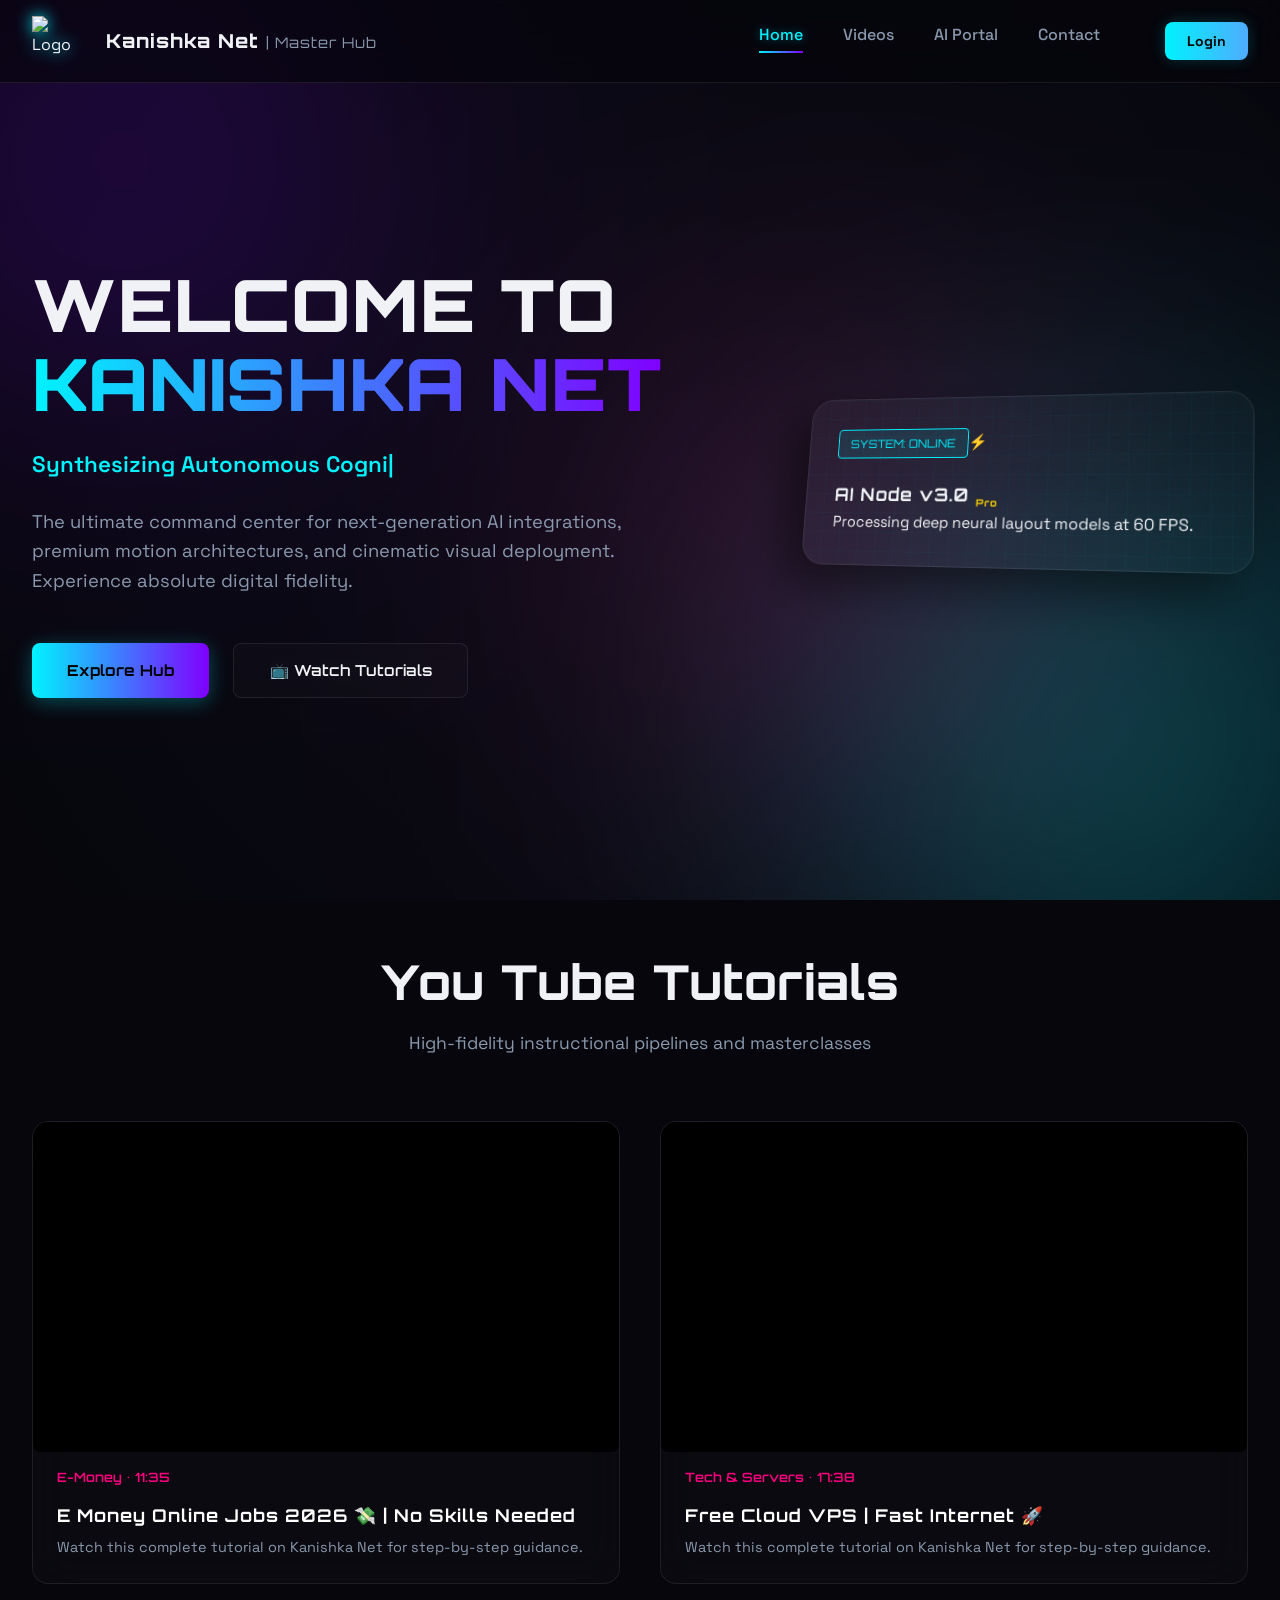
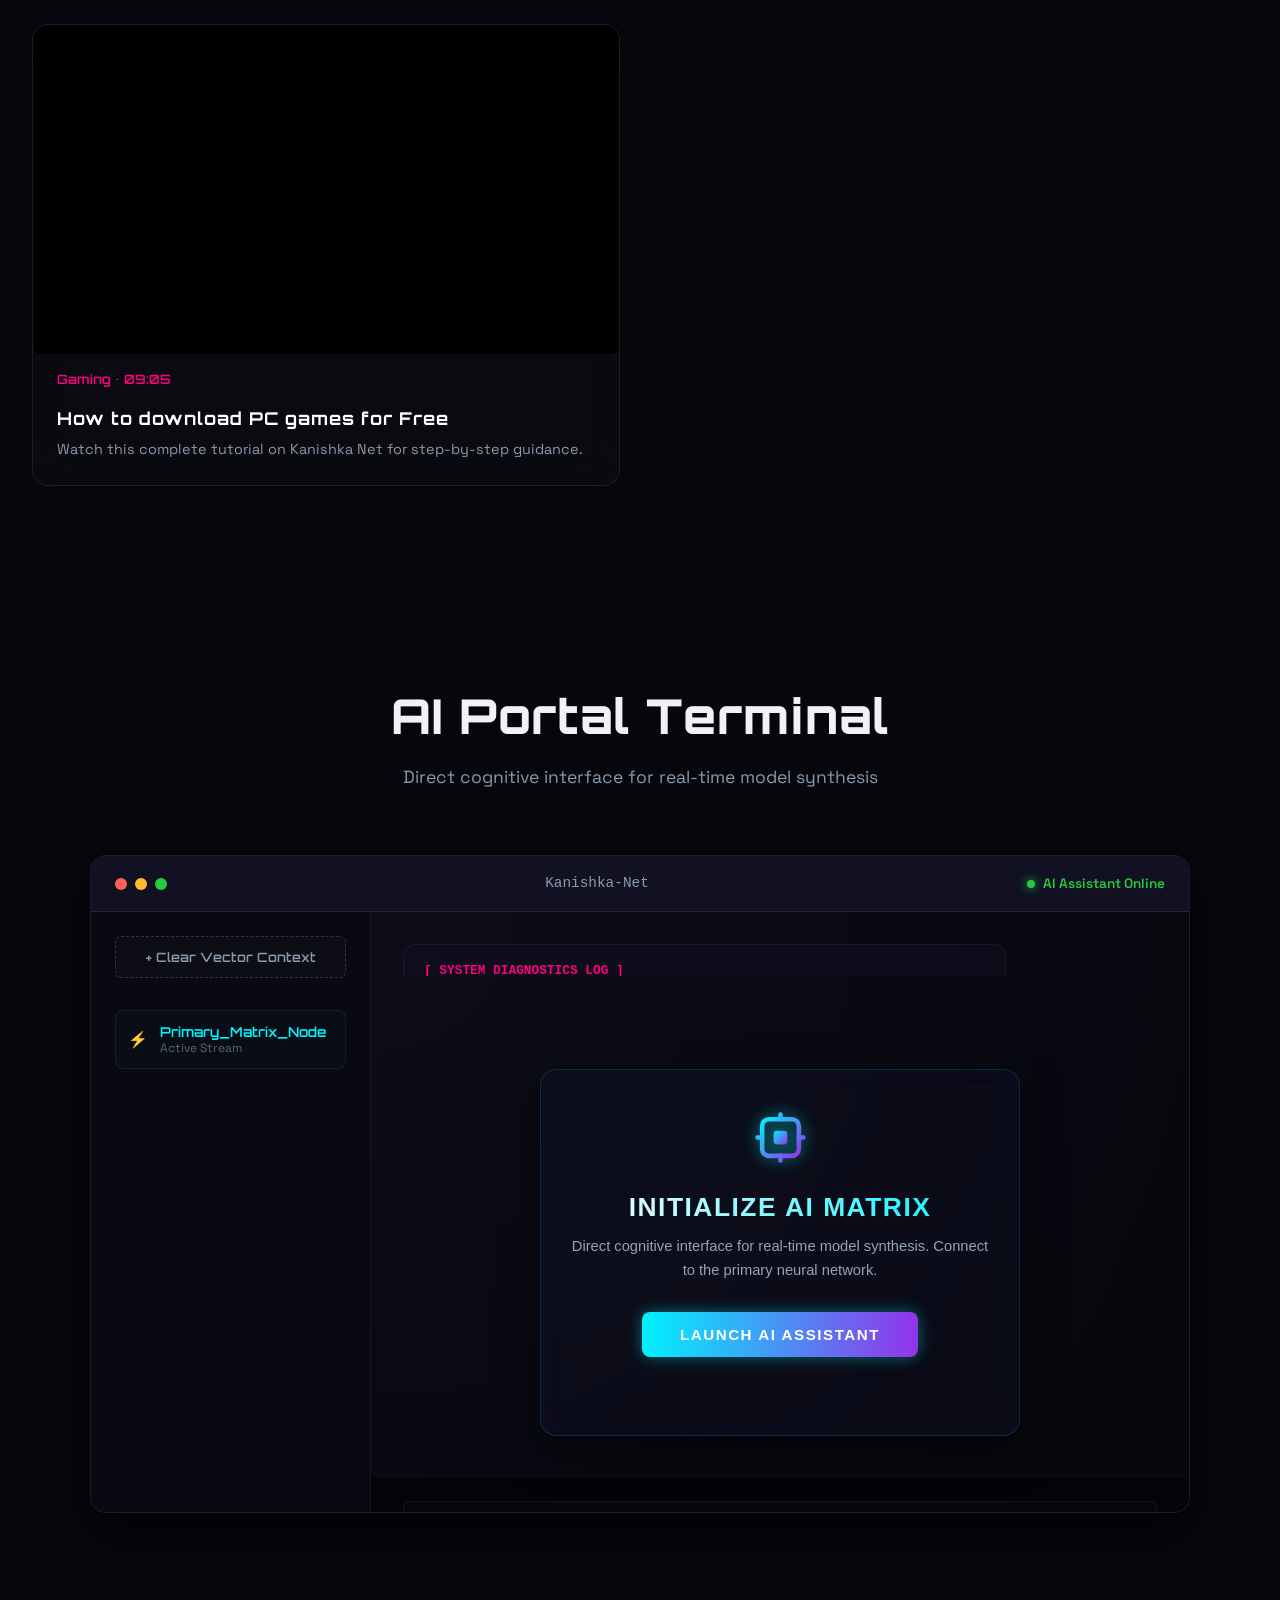
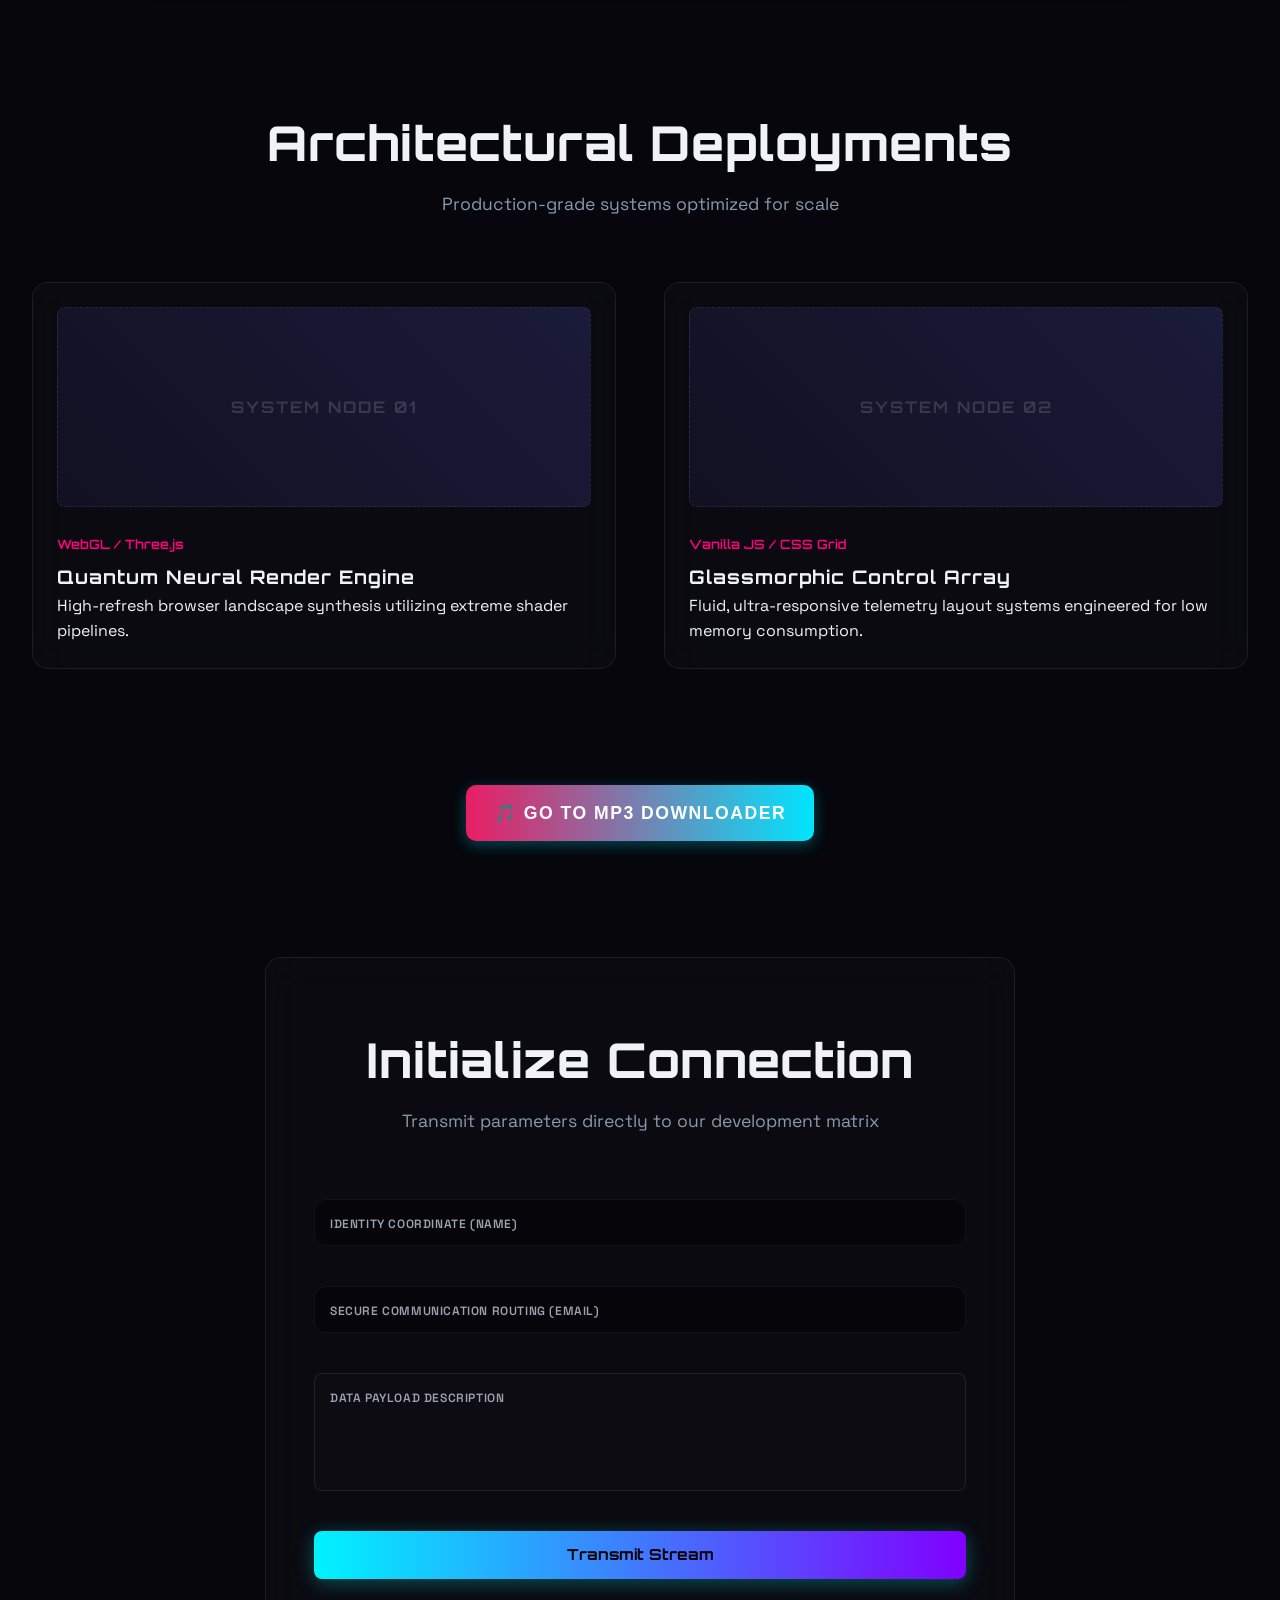
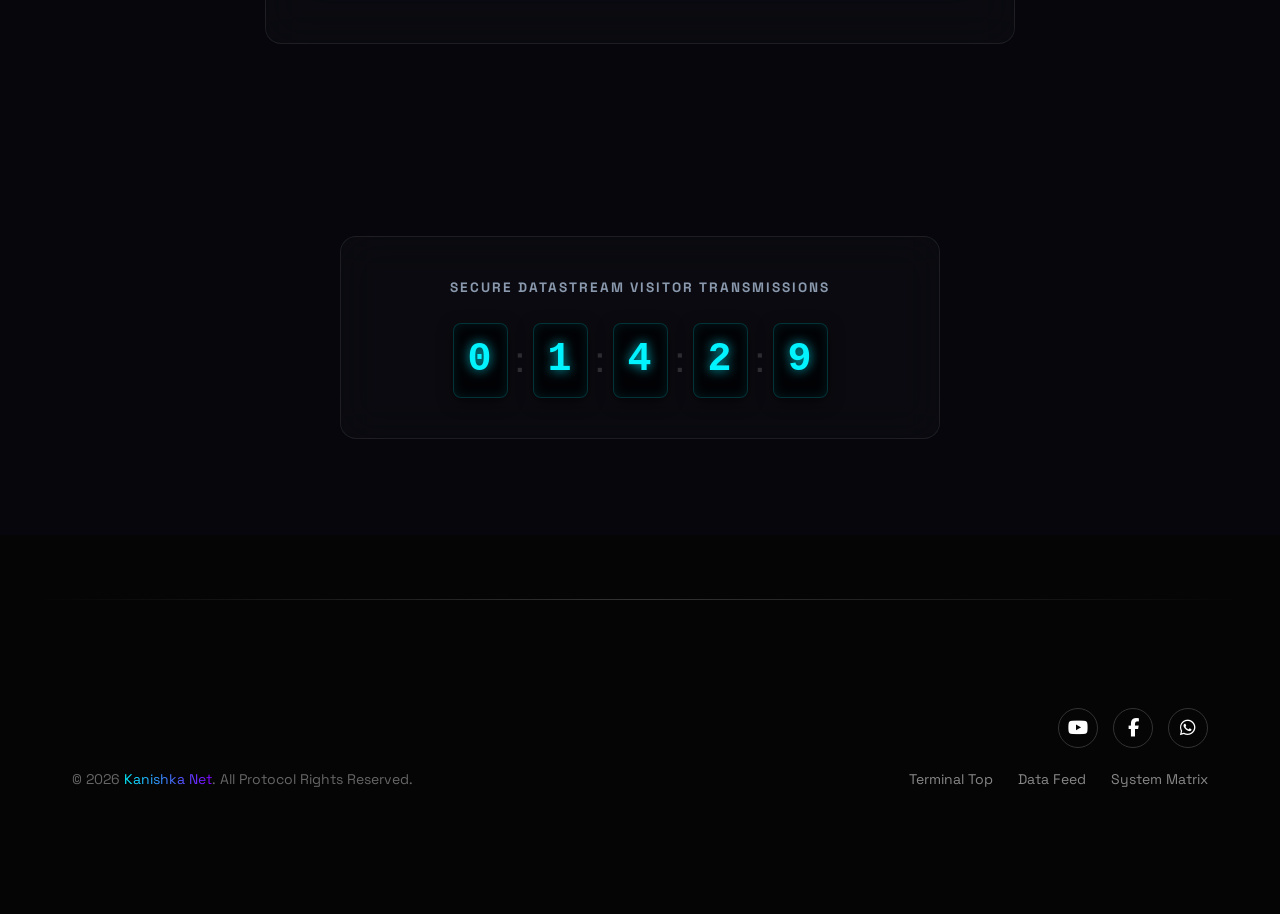
==== commit cc71bbbe: "Update print statement from 'Hello' to 'Goodbye'" ====
--- a/index.html
+++ b/index.html
@@ -12,6 +12,14 @@
     <link rel="stylesheet" href="style.css">
 </head>
 <body>
+    <div class="advanced-loader-wrapper">
+  <div class="loader-shadow"></div>
+  <div class="loader-shape-container">
+    <div class="shape triangle"></div>
+    <div class="shape square"></div>
+    <div class="shape circle"></div>
+  </div>
+</div>
 
     <!-- Custom Micro-Interactive Background Canvas Layer -->
     <div class="ambient-glow-container">
--- a/style.css
+++ b/style.css
@@ -1555,3 +1555,33 @@
     color: #fff;
     text-shadow: 0 0 8px rgba(255, 255, 255, 0.3);
 }
+/* Social Links Container - Harasata (Horizontal) pennanna */
+.social-links-container {
+    display: flex;
+    flex-direction: row;
+    gap: 15px;               /* Icons athara idak (space) */
+    justify-content: flex-end; /* Dakunu paththata align karanna */
+    margin-top: 20px;        /* Uda idan tikak pahalata ganna */
+}
+
+/* Rౌma saha Icon eka hadanna */
+.social-circle {
+    display: flex;
+    justify-content: center;
+    align-items: center;
+    width: 40px;             /* Rౌme size eka */
+    height: 40px;
+    border-radius: 50%;      /* Round shape eka */
+    border: 1px solid #333;  /* Aduru border eka */
+    color: #ffffff;          /* Icon eke paata (white) */
+    text-decoration: none;
+    transition: all 0.3s ease;
+    font-size: 18px;         /* Icon eke size eka */
+}
+
+/* Hover karama wena wenas-kam */
+.social-circle:hover {
+    border-color: #a855f7;   /* Hover karama purple paata */
+    color: #a855f7;
+    background-color: rgba(168, 85, 247, 0.1); /* Podi background color ekak */
+}
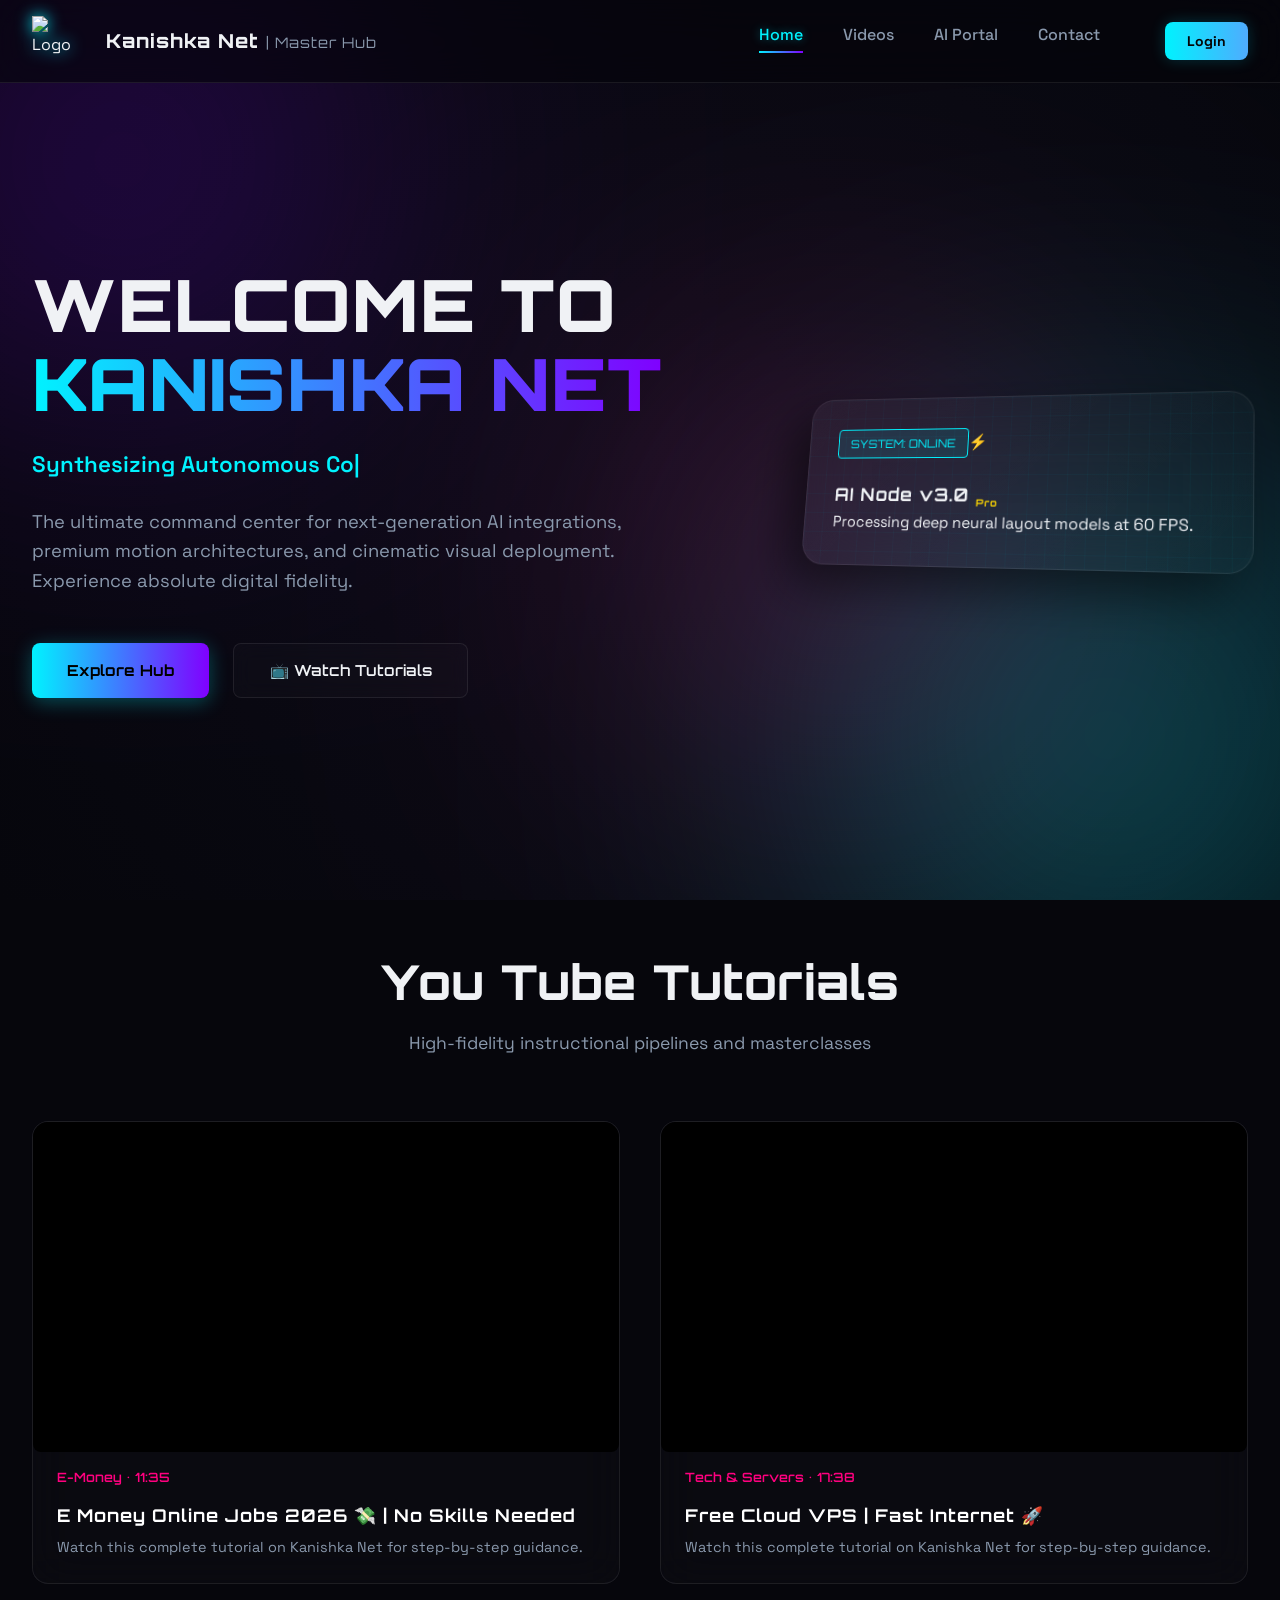
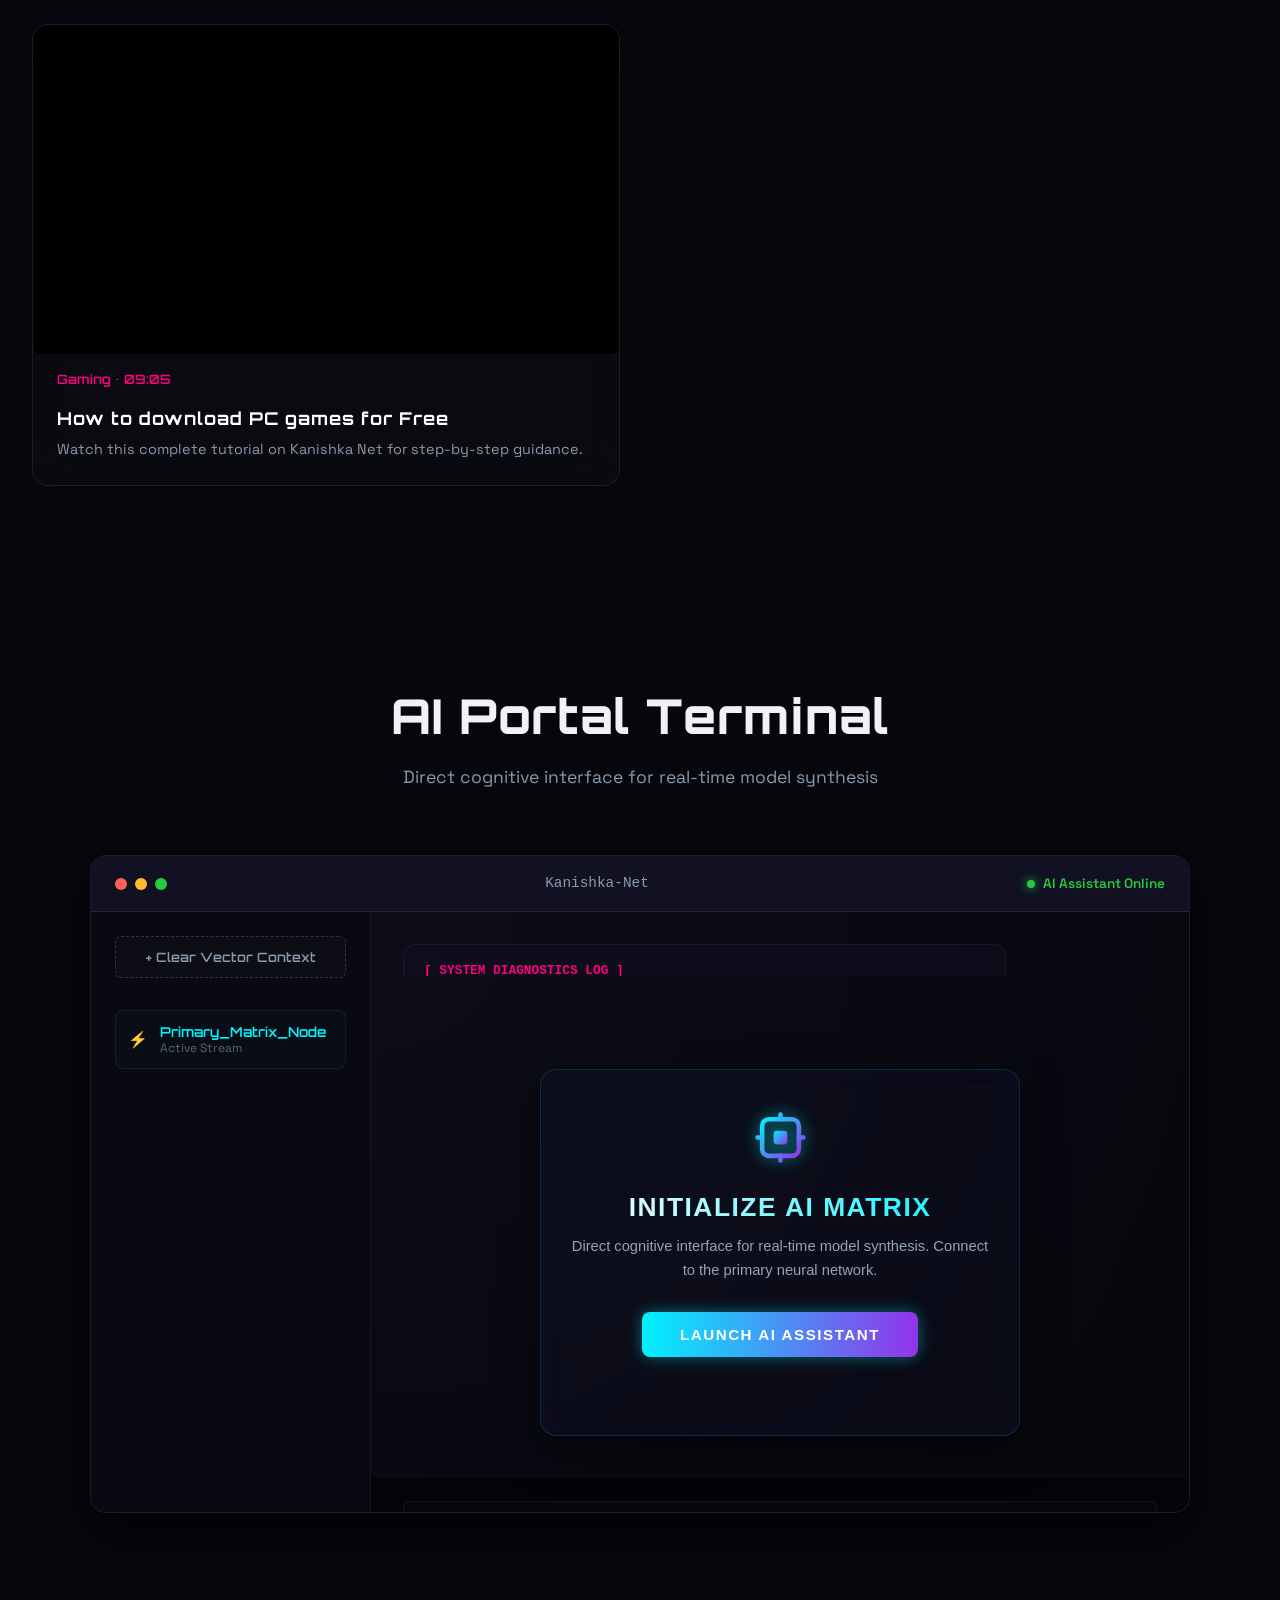
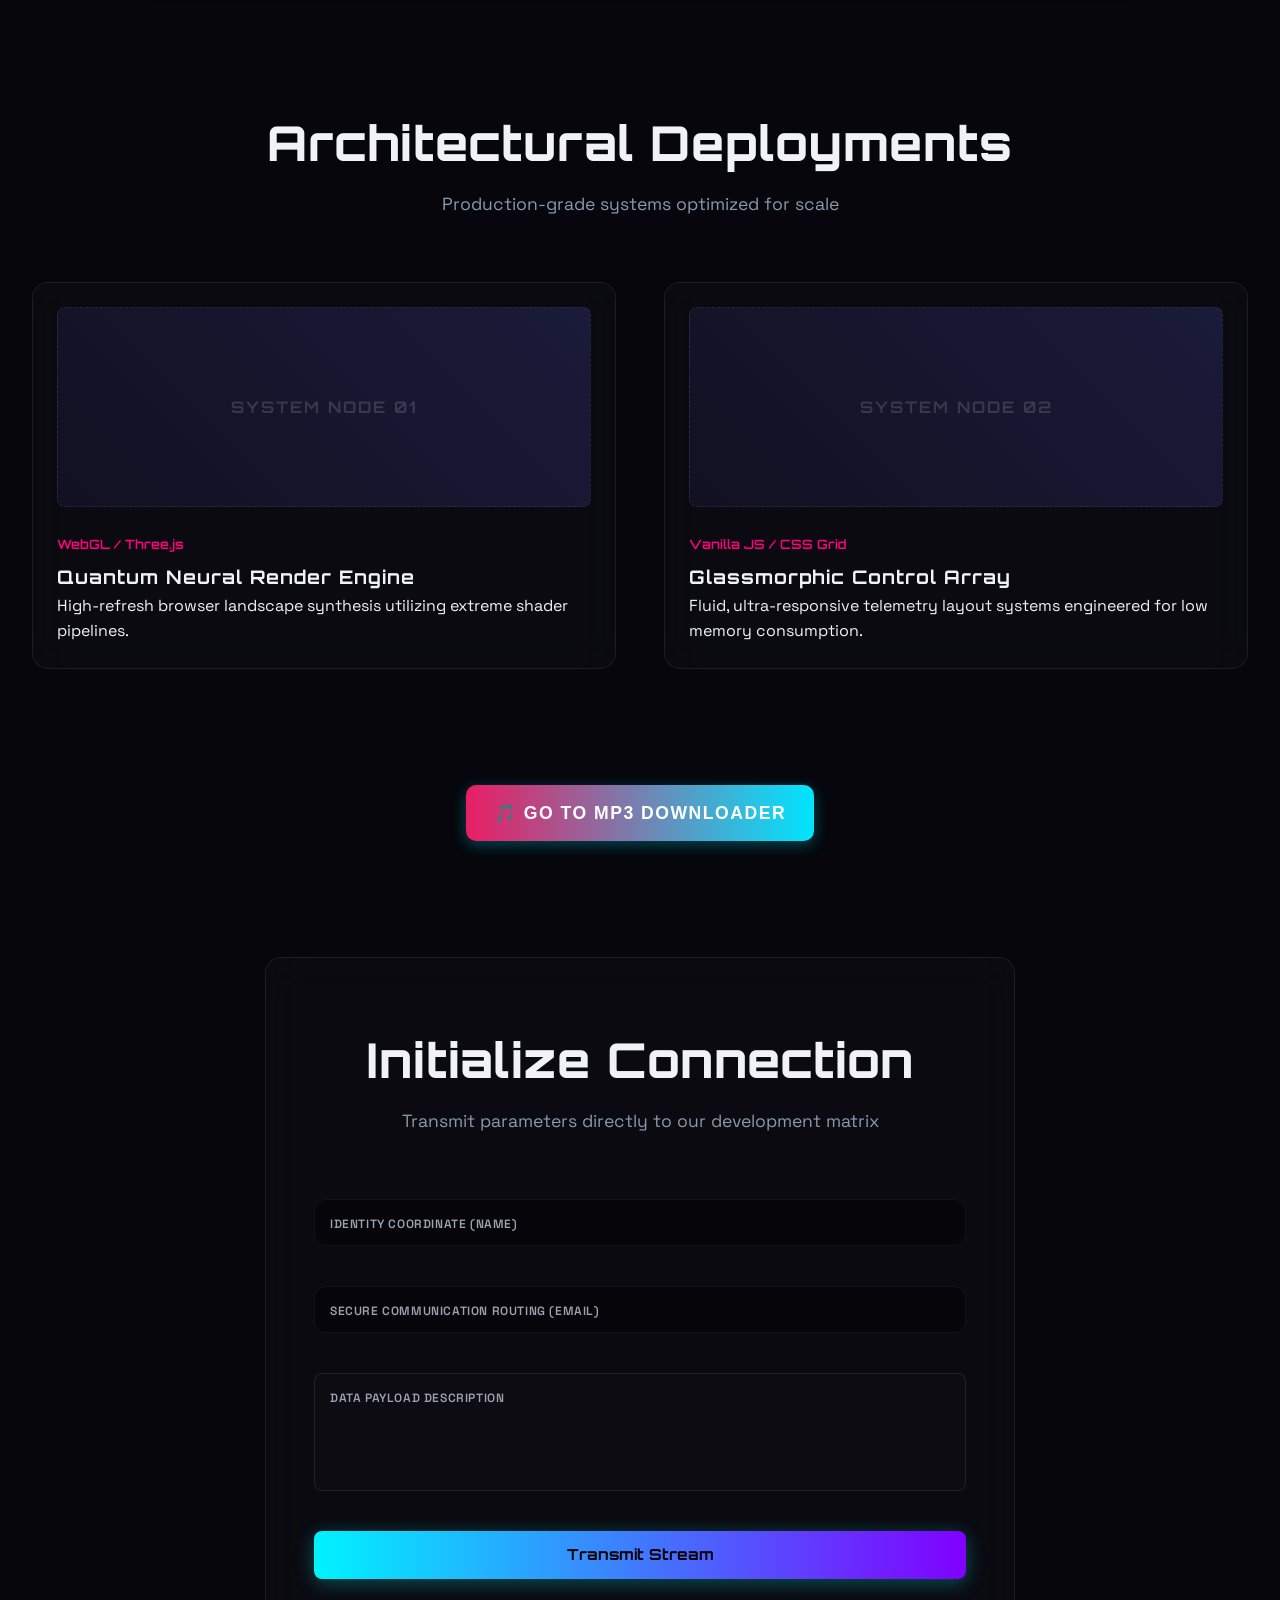
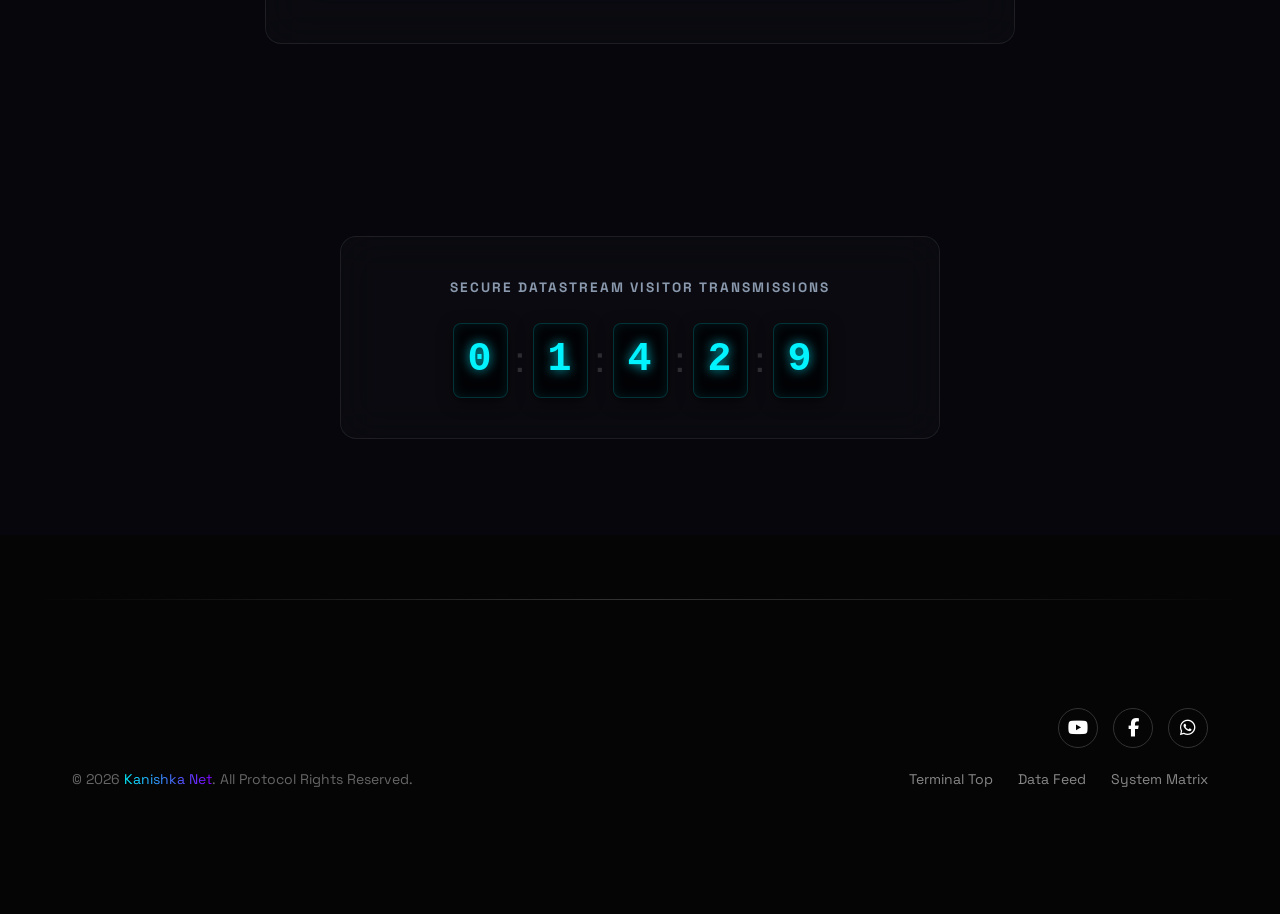
==== commit bf527b53: "Update index.html" ====
--- a/index.html
+++ b/index.html
@@ -12,16 +12,8 @@
     <link rel="stylesheet" href="style.css">
 </head>
 <body>
-    <div class="advanced-loader-wrapper">
-  <div class="loader-shadow"></div>
-  <div class="loader-shape-container">
-    <div class="shape triangle"></div>
-    <div class="shape square"></div>
-    <div class="shape circle"></div>
-  </div>
-</div>
-
-    <!-- Custom Micro-Interactive Background Canvas Layer -->
+
+   <!-- Custom Micro-Interactive Background Canvas Layer -->
     <div class="ambient-glow-container">
         <div class="glow-orb orb-1"></div>
         <div class="glow-orb orb-2"></div>
--- a/style.css
+++ b/style.css
@@ -1,3 +1,114 @@
+/* Container styling - Box la center madhe thevnyasathi */
+.advanced-loader-wrapper {
+  display: flex;
+  flex-direction: column;
+  align-items: center;
+  justify-content: flex-end;
+  width: 100px;
+  height: 150px;
+  position: relative;
+  margin: 0 auto;
+}
+
+/* Shape container jo bounce aani rotate hoil */
+.loader-shape-container {
+  width: 60px;
+  height: 60px;
+  position: relative;
+  /* 2.4s cha animation time, smooth bounce sathi cubic-bezier curve */
+  animation: bounceShape 2.4s infinite cubic-bezier(0.28, 0.84, 0.42, 1);
+  transform-origin: bottom center;
+}
+
+/* Common shape styles */
+.shape {
+  position: absolute;
+  top: 0;
+  left: 0;
+  width: 100%;
+  height: 100%;
+}
+
+/* 1. Triangle Shape */
+.triangle {
+  background-color: #ff4757; /* Tumchya brand nusar color badla */
+  clip-path: polygon(50% 0%, 0% 100%, 100% 100%);
+  animation: fadeTriangle 2.4s infinite;
+}
+
+/* 2. Square Shape */
+.square {
+  background-color: #1e90ff; /* Tumchya brand nusar color badla */
+  border-radius: 12px; /* Modern rounded corners */
+  animation: fadeSquare 2.4s infinite;
+}
+
+/* 3. Circle Shape */
+.circle {
+  background-color: #ffa502; /* Tumchya brand nusar color badla */
+  border-radius: 50%;
+  animation: fadeCircle 2.4s infinite;
+}
+
+/* Bottom Shadow Effect */
+.loader-shadow {
+  width: 60px;
+  height: 10px;
+  background: rgba(0, 0, 0, 0.15);
+  border-radius: 50%;
+  position: absolute;
+  bottom: -5px;
+  /* Shadow pan bounce sathi scale hoil */
+  animation: shadowPulse 2.4s infinite cubic-bezier(0.28, 0.84, 0.42, 1);
+}
+
+/* --- KEYFRAMES (Animations) --- */
+
+/* Bounce aani Rotation Effect */
+@keyframes bounceShape {
+  0%, 33.33%, 66.66%, 100% {
+    transform: translateY(0) scaleY(0.7) scaleX(1.3);
+    animation-timing-function: cubic-bezier(0.14, 0.94, 0.45, 1); 
+  }
+  16.66%, 50%, 83.33% {
+    transform: translateY(-80px) scaleY(1.05) scaleX(0.95) rotate(90deg);
+    animation-timing-function: cubic-bezier(0.55, 0.085, 0.68, 0.53); 
+  }
+}
+
+/* Shadow Scale Effect */
+@keyframes shadowPulse {
+  0%, 33.33%, 66.66%, 100% {
+    transform: scale(1.3);
+    opacity: 0.5;
+    animation-timing-function: cubic-bezier(0.14, 0.94, 0.45, 1);
+  }
+  16.66%, 50%, 83.33% {
+    transform: scale(0.4);
+    opacity: 0.1;
+    animation-timing-function: cubic-bezier(0.55, 0.085, 0.68, 0.53);
+  }
+}
+
+/* Shape Morphing chi trick: Haveshi (peak var) aalyavar opactiy change hote */
+@keyframes fadeTriangle {
+  0%, 16.65% { opacity: 1; }
+  16.66%, 83.32% { opacity: 0; }
+  83.33%, 100% { opacity: 1; }
+}
+
+@keyframes fadeSquare {
+  0%, 16.65% { opacity: 0; }
+  16.66%, 49.99% { opacity: 1; }
+  50%, 100% { opacity: 0; }
+}
+
+@keyframes fadeCircle {
+  0%, 49.99% { opacity: 0; }
+  50%, 83.32% { opacity: 1; }
+  83.33%, 100% { opacity: 0; }
+}
+
 /* --- PREMIUM CYBER-DARK DESIGN SYSTEM & VARIABLE REGISTRY --- */
 :root {
     --bg-dark: #06060c;
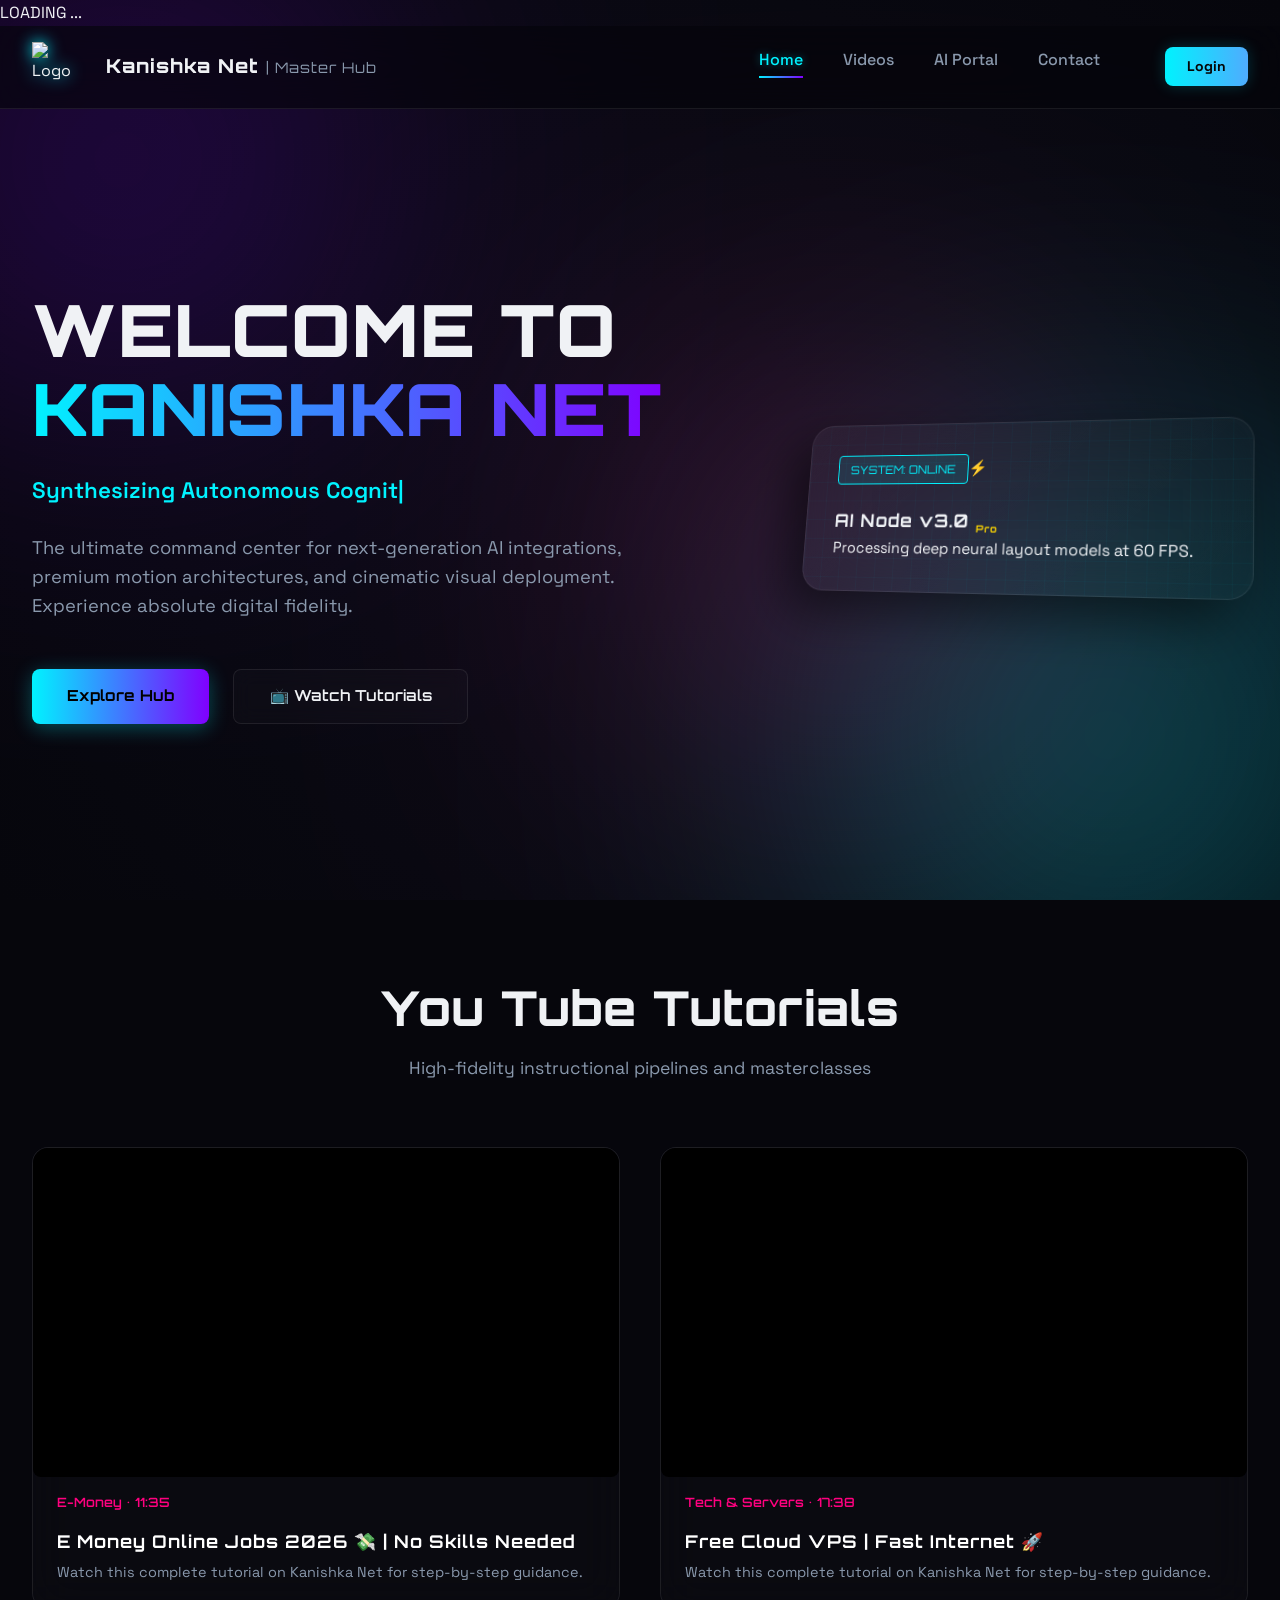
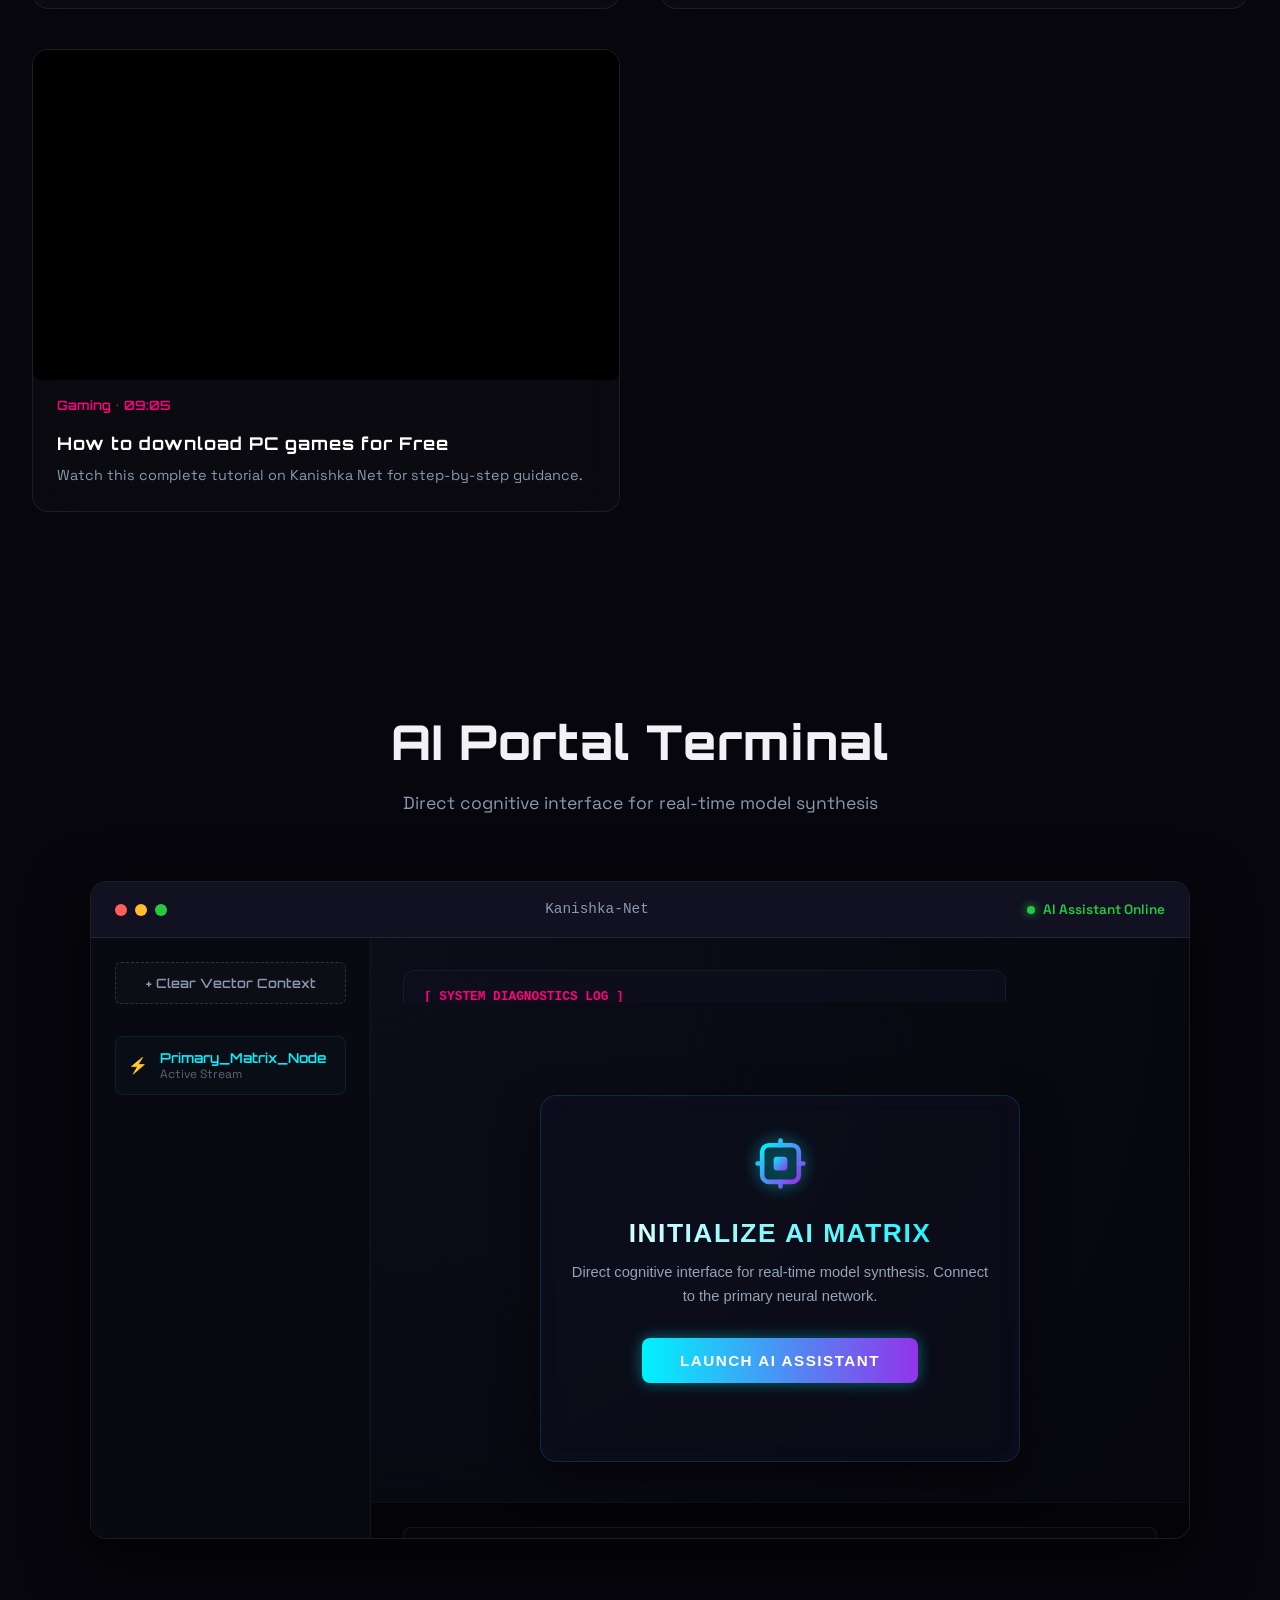
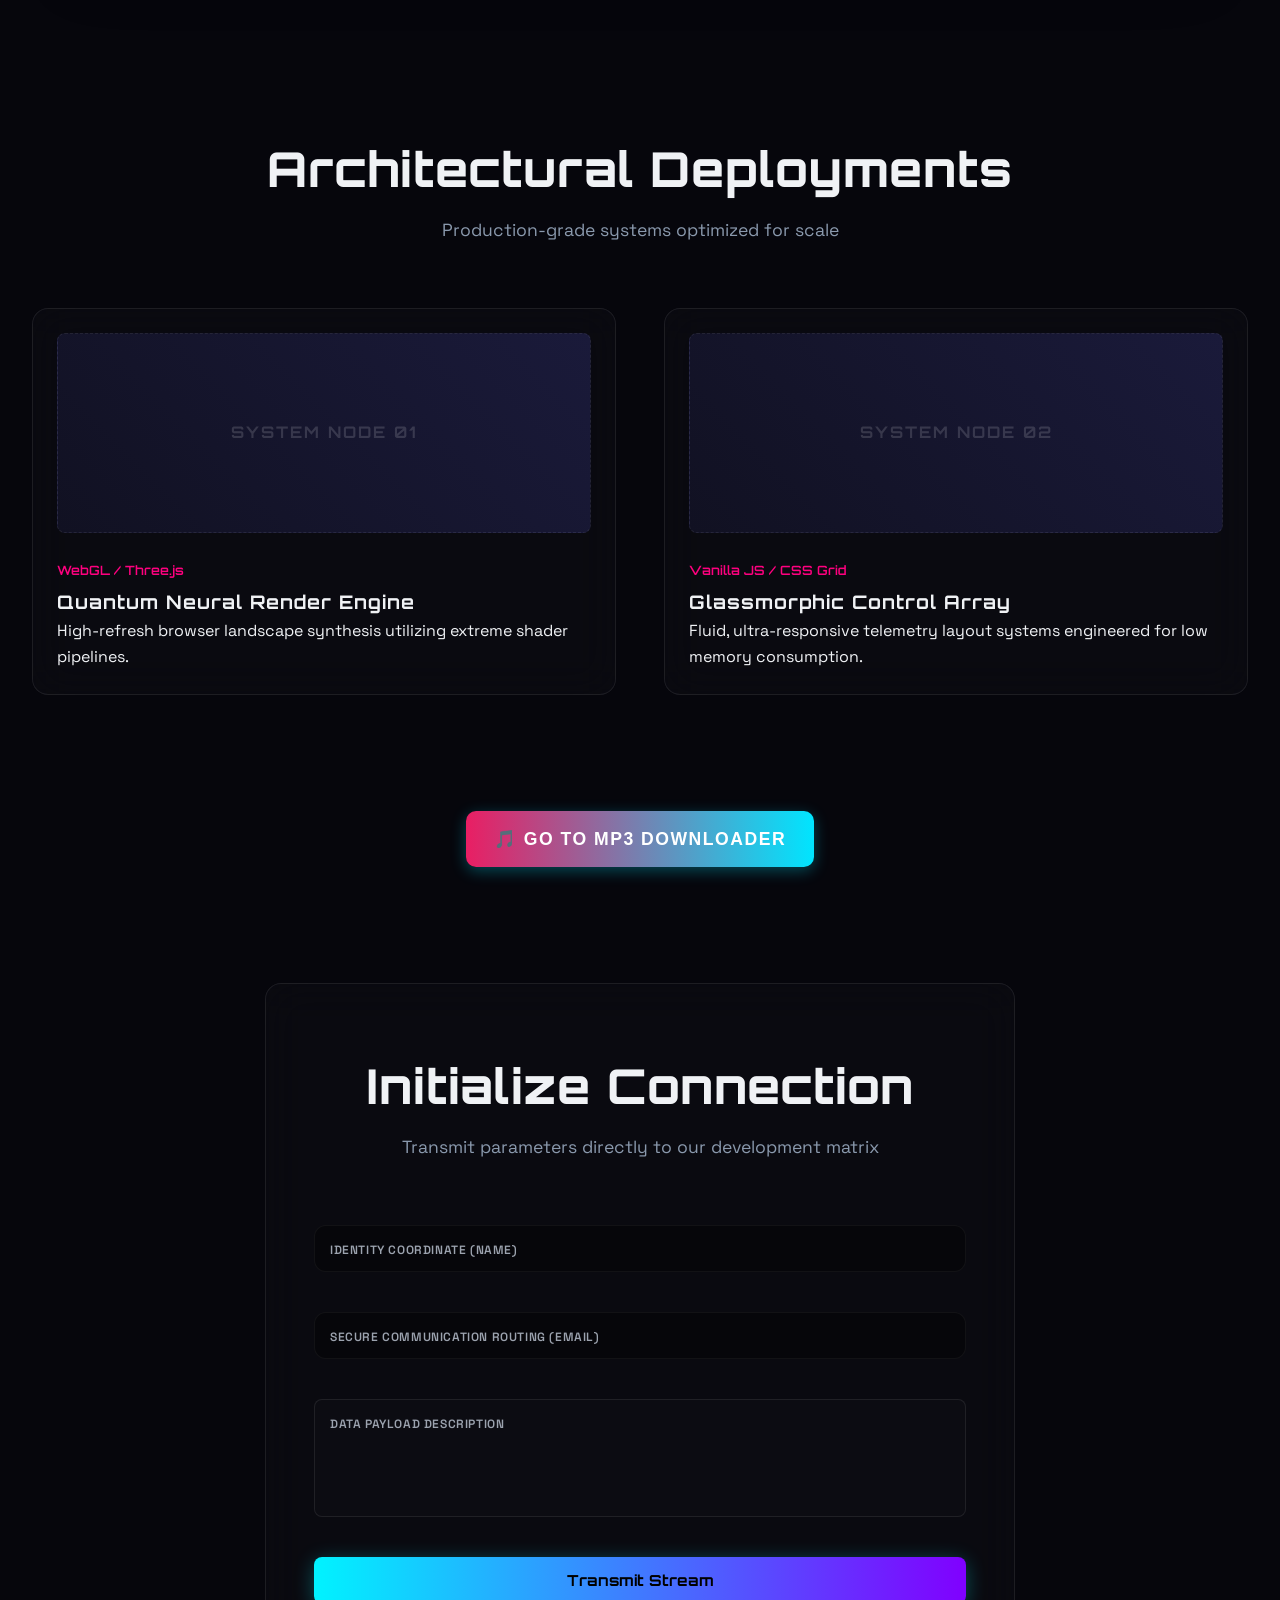
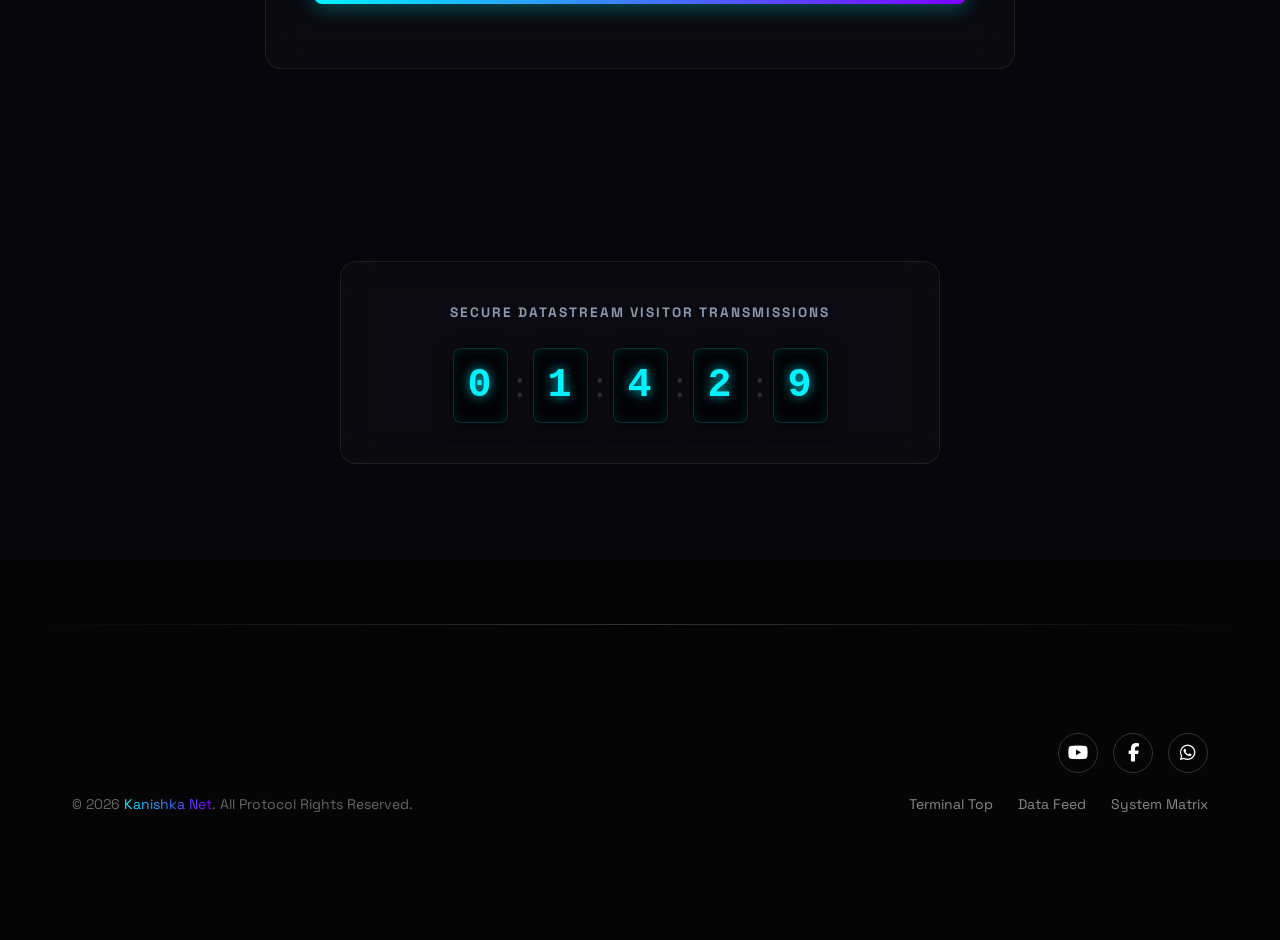
==== commit c7c7d21d: "Update print statement from 'Hello' to 'Goodbye'" ====
--- a/index.html
+++ b/index.html
@@ -12,7 +12,20 @@
     <link rel="stylesheet" href="style.css">
 </head>
 <body>
-
+<div id="preloader">
+    <div class="loader-container">
+        <div class="melting-shape"></div>
+        <div class="shadow"></div>
+        <div class="loading-text">
+            LOADING
+            <span class="dots">
+                <span>.</span><span>.</span><span>.</span>
+            </span>
+        </div>
+    </div>
+</div>
+
+    
    <!-- Custom Micro-Interactive Background Canvas Layer -->
     <div class="ambient-glow-container">
         <div class="glow-orb orb-1"></div>
--- a/style.css
+++ b/style.css
@@ -1,113 +1,3 @@
-/* Container styling - Box la center madhe thevnyasathi */
-.advanced-loader-wrapper {
-  display: flex;
-  flex-direction: column;
-  align-items: center;
-  justify-content: flex-end;
-  width: 100px;
-  height: 150px;
-  position: relative;
-  margin: 0 auto;
-}
-
-/* Shape container jo bounce aani rotate hoil */
-.loader-shape-container {
-  width: 60px;
-  height: 60px;
-  position: relative;
-  /* 2.4s cha animation time, smooth bounce sathi cubic-bezier curve */
-  animation: bounceShape 2.4s infinite cubic-bezier(0.28, 0.84, 0.42, 1);
-  transform-origin: bottom center;
-}
-
-/* Common shape styles */
-.shape {
-  position: absolute;
-  top: 0;
-  left: 0;
-  width: 100%;
-  height: 100%;
-}
-
-/* 1. Triangle Shape */
-.triangle {
-  background-color: #ff4757; /* Tumchya brand nusar color badla */
-  clip-path: polygon(50% 0%, 0% 100%, 100% 100%);
-  animation: fadeTriangle 2.4s infinite;
-}
-
-/* 2. Square Shape */
-.square {
-  background-color: #1e90ff; /* Tumchya brand nusar color badla */
-  border-radius: 12px; /* Modern rounded corners */
-  animation: fadeSquare 2.4s infinite;
-}
-
-/* 3. Circle Shape */
-.circle {
-  background-color: #ffa502; /* Tumchya brand nusar color badla */
-  border-radius: 50%;
-  animation: fadeCircle 2.4s infinite;
-}
-
-/* Bottom Shadow Effect */
-.loader-shadow {
-  width: 60px;
-  height: 10px;
-  background: rgba(0, 0, 0, 0.15);
-  border-radius: 50%;
-  position: absolute;
-  bottom: -5px;
-  /* Shadow pan bounce sathi scale hoil */
-  animation: shadowPulse 2.4s infinite cubic-bezier(0.28, 0.84, 0.42, 1);
-}
-
-/* --- KEYFRAMES (Animations) --- */
-
-/* Bounce aani Rotation Effect */
-@keyframes bounceShape {
-  0%, 33.33%, 66.66%, 100% {
-    transform: translateY(0) scaleY(0.7) scaleX(1.3);
-    animation-timing-function: cubic-bezier(0.14, 0.94, 0.45, 1); 
-  }
-  16.66%, 50%, 83.33% {
-    transform: translateY(-80px) scaleY(1.05) scaleX(0.95) rotate(90deg);
-    animation-timing-function: cubic-bezier(0.55, 0.085, 0.68, 0.53); 
-  }
-}
-
-/* Shadow Scale Effect */
-@keyframes shadowPulse {
-  0%, 33.33%, 66.66%, 100% {
-    transform: scale(1.3);
-    opacity: 0.5;
-    animation-timing-function: cubic-bezier(0.14, 0.94, 0.45, 1);
-  }
-  16.66%, 50%, 83.33% {
-    transform: scale(0.4);
-    opacity: 0.1;
-    animation-timing-function: cubic-bezier(0.55, 0.085, 0.68, 0.53);
-  }
-}
-
-/* Shape Morphing chi trick: Haveshi (peak var) aalyavar opactiy change hote */
-@keyframes fadeTriangle {
-  0%, 16.65% { opacity: 1; }
-  16.66%, 83.32% { opacity: 0; }
-  83.33%, 100% { opacity: 1; }
-}
-
-@keyframes fadeSquare {
-  0%, 16.65% { opacity: 0; }
-  16.66%, 49.99% { opacity: 1; }
-  50%, 100% { opacity: 0; }
-}
-
-@keyframes fadeCircle {
-  0%, 49.99% { opacity: 0; }
-  50%, 83.32% { opacity: 1; }
-  83.33%, 100% { opacity: 0; }
-}
 
 /* --- PREMIUM CYBER-DARK DESIGN SYSTEM & VARIABLE REGISTRY --- */
 :root {
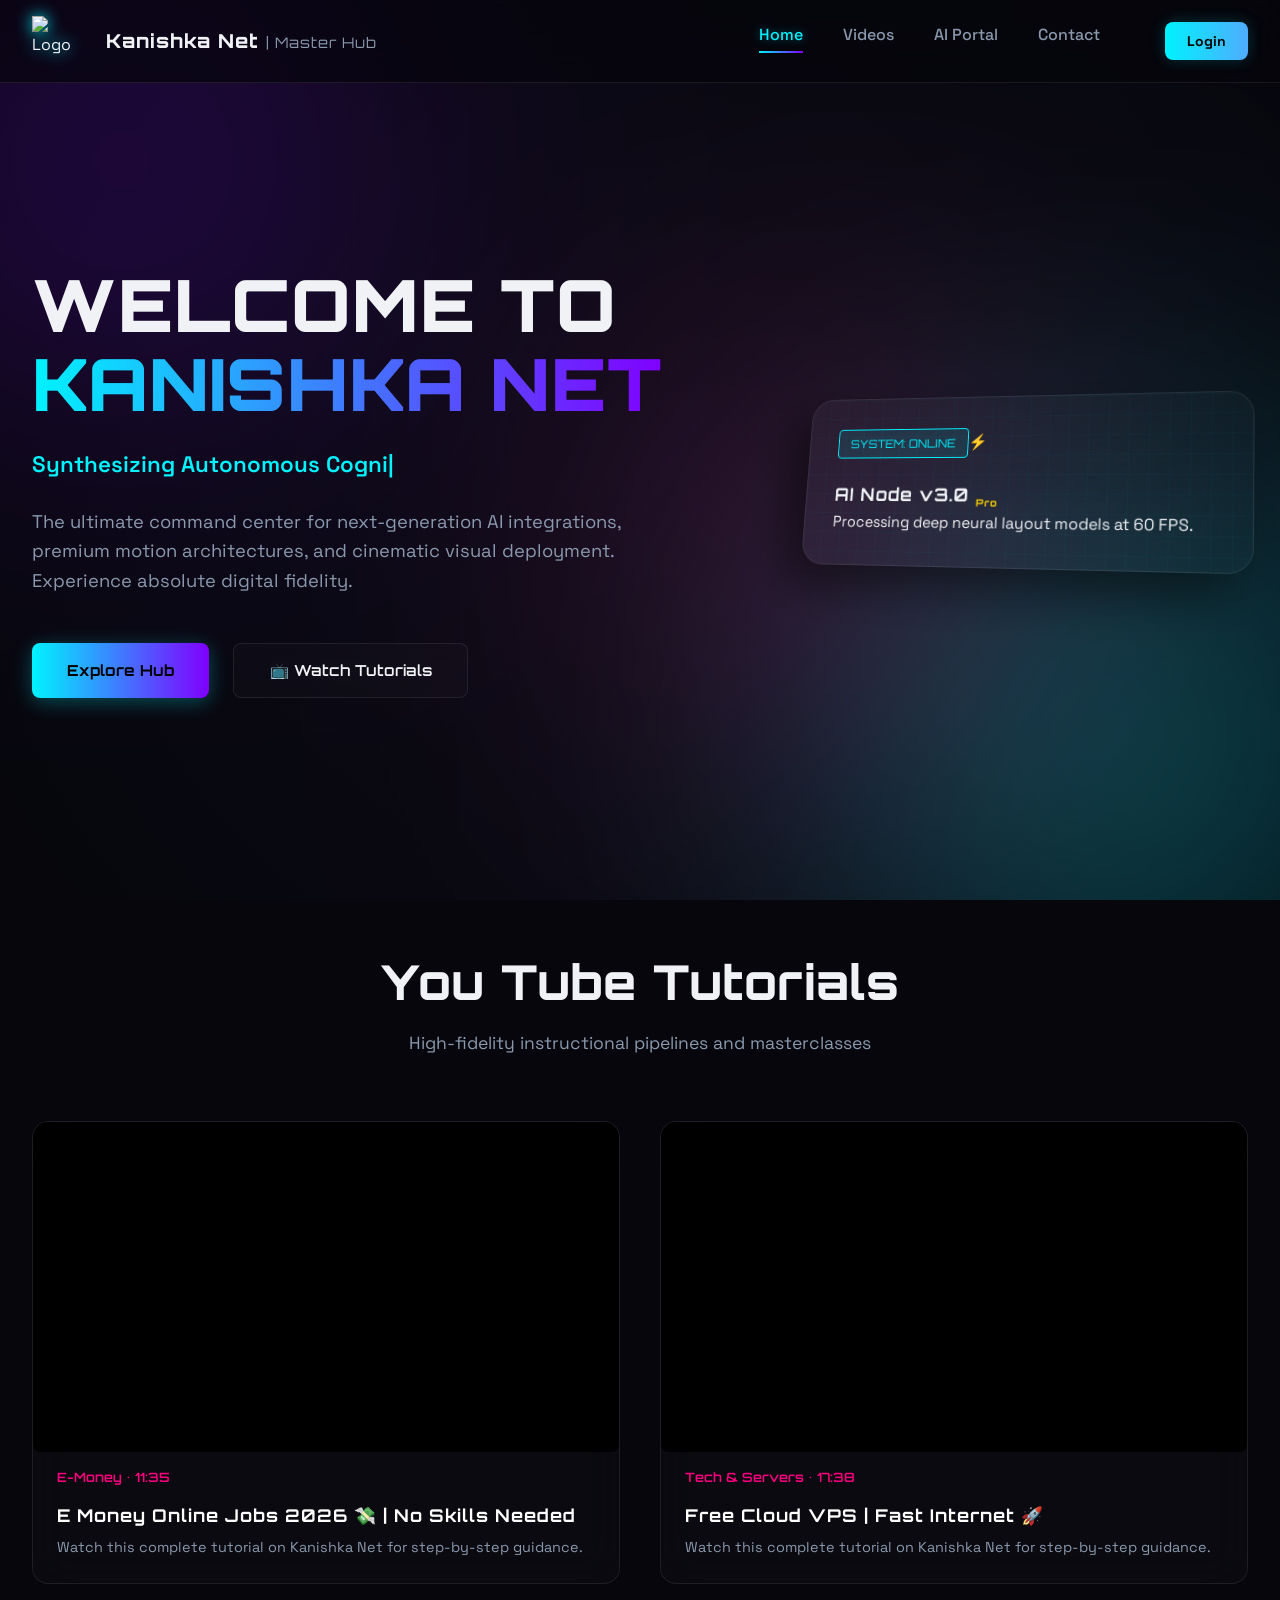
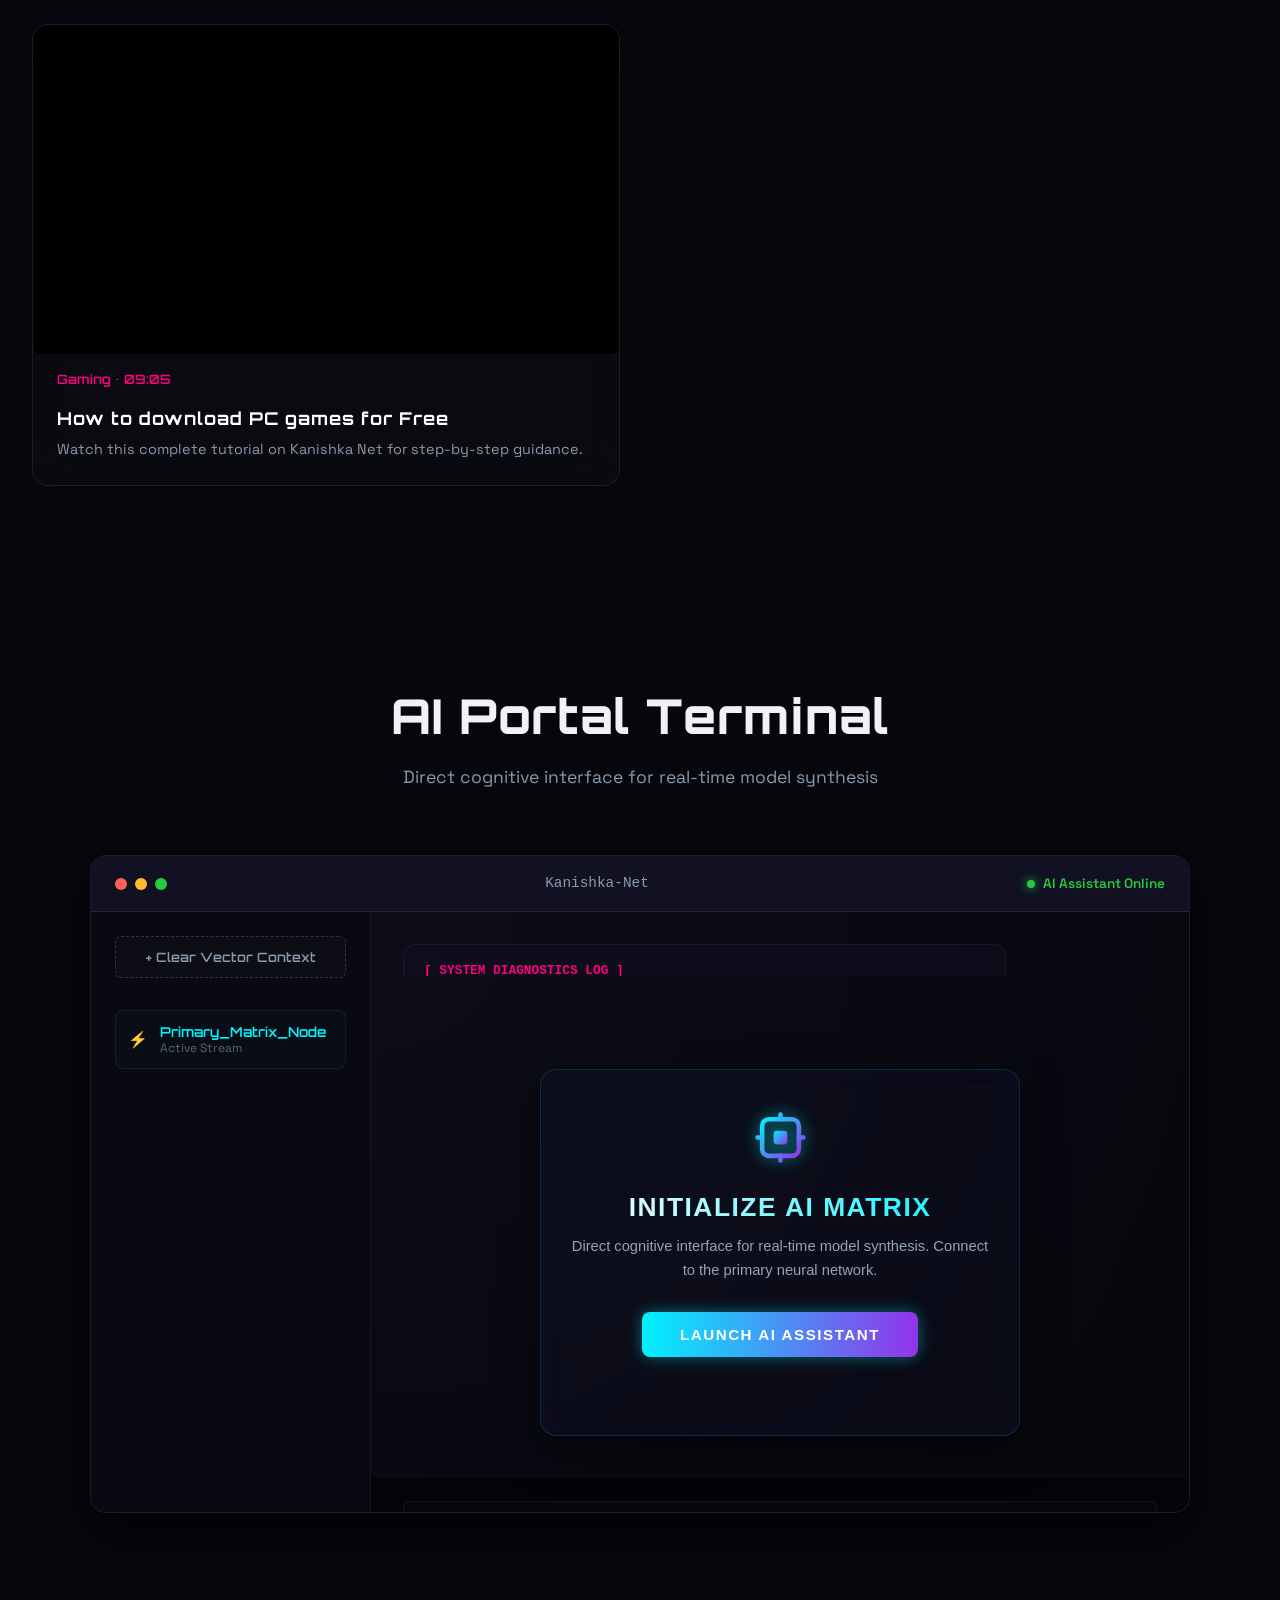
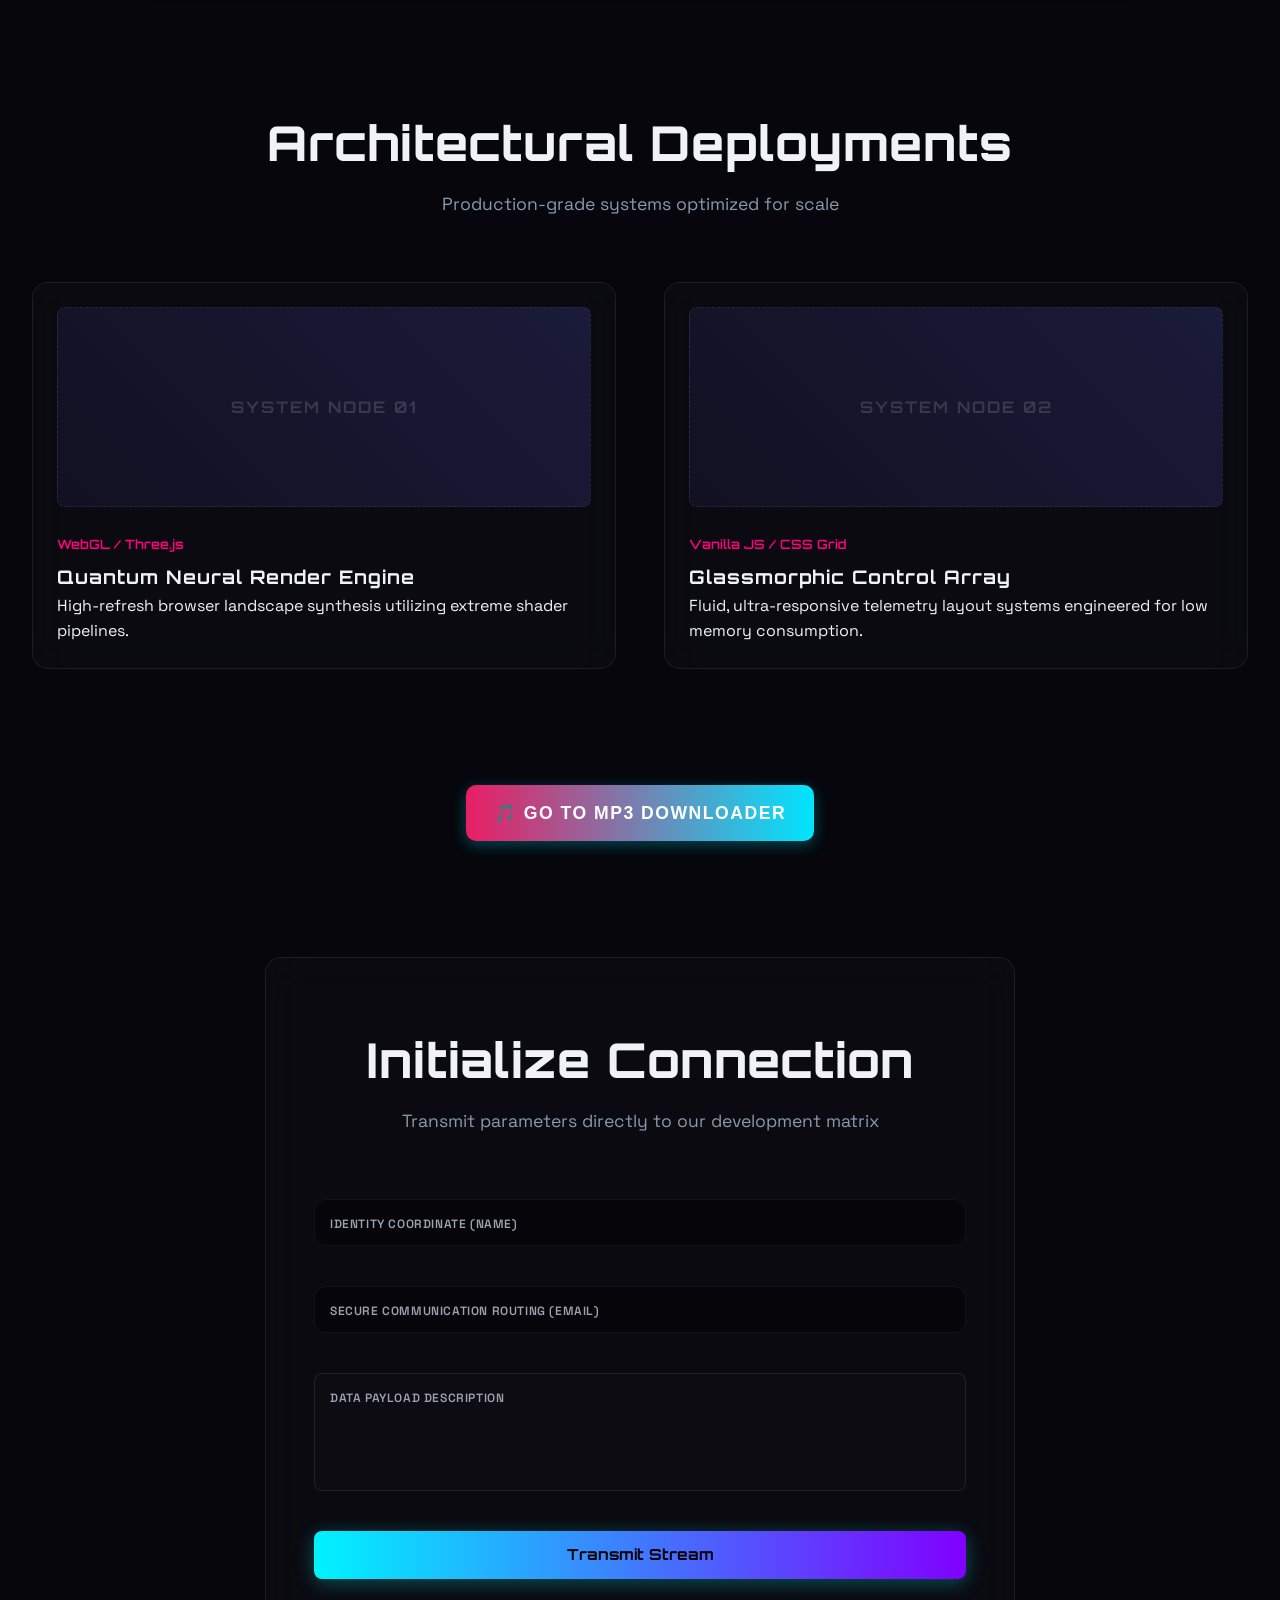
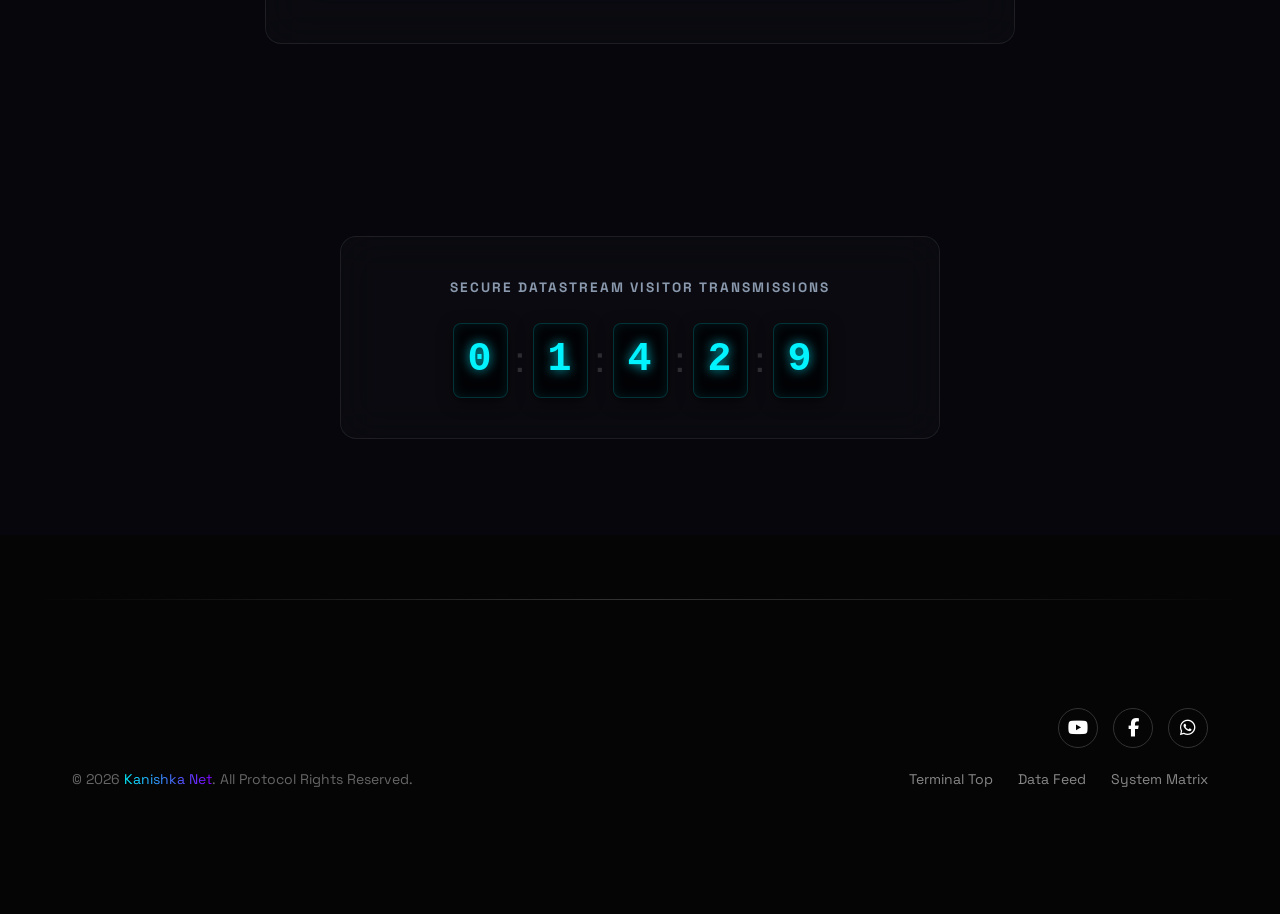
==== commit 0b901974: "Update index.html" ====
--- a/index.html
+++ b/index.html
@@ -11,21 +11,7 @@
     <link href="https://fonts.googleapis.com/css2?family=Orbitron:wght@400;600;800;900&family=Space+Grotesk:wght@300;400;500;700&display=swap" rel="stylesheet">
     <link rel="stylesheet" href="style.css">
 </head>
-<body>
-<div id="preloader">
-    <div class="loader-container">
-        <div class="melting-shape"></div>
-        <div class="shadow"></div>
-        <div class="loading-text">
-            LOADING
-            <span class="dots">
-                <span>.</span><span>.</span><span>.</span>
-            </span>
-        </div>
-    </div>
-</div>
-
-    
+<body>   
    <!-- Custom Micro-Interactive Background Canvas Layer -->
     <div class="ambient-glow-container">
         <div class="glow-orb orb-1"></div>
--- a/style.css
+++ b/style.css
@@ -1586,3 +1586,116 @@
     color: #a855f7;
     background-color: rgba(168, 85, 247, 0.1); /* Podi background color ekak */
 }
+
+/* Preloader Background සහ Position */
+#preloader {
+    position: fixed;
+    top: 0;
+    left: 0;
+    width: 100vw;
+    height: 100vh;
+    background-color: #f4f6f9; /* මෙතනට ඔබේ වෙබ් පිටුවේ Background color එක දෙන්න */
+    display: flex;
+    justify-content: center;
+    align-items: center;
+    z-index: 99999;
+    transition: opacity 0.8s ease-out, visibility 0.8s ease-out;
+}
+
+.loader-container {
+    display: flex;
+    flex-direction: column;
+    align-items: center;
+    position: relative;
+}
+
+/* දියවෙන හැඩයේ Animation එක (Melting & Reforming) */
+.melting-shape {
+    width: 80px;
+    height: 80px;
+    background: #eb4d65;
+    position: relative;
+    animation: liquidMorph 4s infinite cubic-bezier(0.4, 0, 0.2, 1);
+}
+
+@keyframes liquidMorph {
+    0% {
+        /* සමචතුරස්‍රය (Square) */
+        border-radius: 5px;
+        transform: scale(1) rotate(0deg);
+        background: #3b8b9e; /* නිල් පැහැය */
+        box-shadow: 0 0 20px rgba(59, 139, 158, 0.4);
+    }
+    25% {
+        /* දියවී යන අවස්ථාව (Melting Blob) */
+        border-radius: 50% 30% 70% 40% / 40% 60% 30% 70%;
+        transform: scale(1.1) rotate(90deg) translateY(15px);
+        background: #eb4d65; /* රෝස පැහැය */
+        box-shadow: 0 0 30px rgba(235, 77, 101, 0.5);
+    }
+    50% {
+        /* රවුම (Circle) */
+        border-radius: 50%;
+        transform: scale(0.85) rotate(180deg) translateY(0px);
+        background: #f28b22; /* තැඹිලි පැහැය */
+        box-shadow: 0 0 25px rgba(242, 139, 34, 0.5);
+    }
+    75% {
+        /* නැවත හැඩගැසෙන අවස්ථාව (Reforming Liquid) */
+        border-radius: 30% 70% 40% 50% / 60% 30% 70% 40%;
+        transform: scale(1.1) rotate(270deg) translateY(-10px);
+        background: #eb4d65; 
+        box-shadow: 0 0 30px rgba(235, 77, 101, 0.5);
+    }
+    100% {
+        /* නැවත සමචතුරස්‍රය */
+        border-radius: 5px;
+        transform: scale(1) rotate(360deg);
+        background: #3b8b9e;
+        box-shadow: 0 0 20px rgba(59, 139, 158, 0.4);
+    }
+}
+
+/* සෙවණැල්ල (Shadow Animation) */
+.shadow {
+    width: 60px;
+    height: 8px;
+    background: rgba(0, 0, 0, 0.15);
+    border-radius: 50%;
+    margin-top: 40px;
+    animation: shadowPulse 4s infinite cubic-bezier(0.4, 0, 0.2, 1);
+}
+
+@keyframes shadowPulse {
+    0%, 100% { transform: scale(1); opacity: 0.6; }
+    25%, 75% { transform: scale(1.3); opacity: 0.3; }
+    50% { transform: scale(0.8); opacity: 0.8; }
+}
+
+/* Loading අකුරු නිර්මාණය */
+.loading-text {
+    margin-top: 25px;
+    font-size: 1.1rem;
+    font-family: 'Segoe UI', Tahoma, Geneva, Verdana, sans-serif;
+    letter-spacing: 6px;
+    font-weight: 600;
+    color: #333; /* අකුරුවල පාට ඔබේ Background එකට ගැළපෙන්න වෙනස් කරන්න (Dark bg එකක් නම් #fff දෙන්න) */
+    display: flex;
+    align-items: center;
+}
+
+/* තිත් 3 Animation එක */
+.dots span {
+    display: inline-block;
+    animation: bounceDots 1.5s infinite;
+    opacity: 0.3;
+}
+
+.dots span:nth-child(1) { animation-delay: 0s; color: #3b8b9e; }
+.dots span:nth-child(2) { animation-delay: 0.2s; color: #eb4d65; }
+.dots span:nth-child(3) { animation-delay: 0.4s; color: #f28b22; }
+
+@keyframes bounceDots {
+    0%, 100% { transform: translateY(0); opacity: 0.3; }
+    50% { transform: translateY(-5px); opacity: 1; font-size: 1.2rem;}
+}
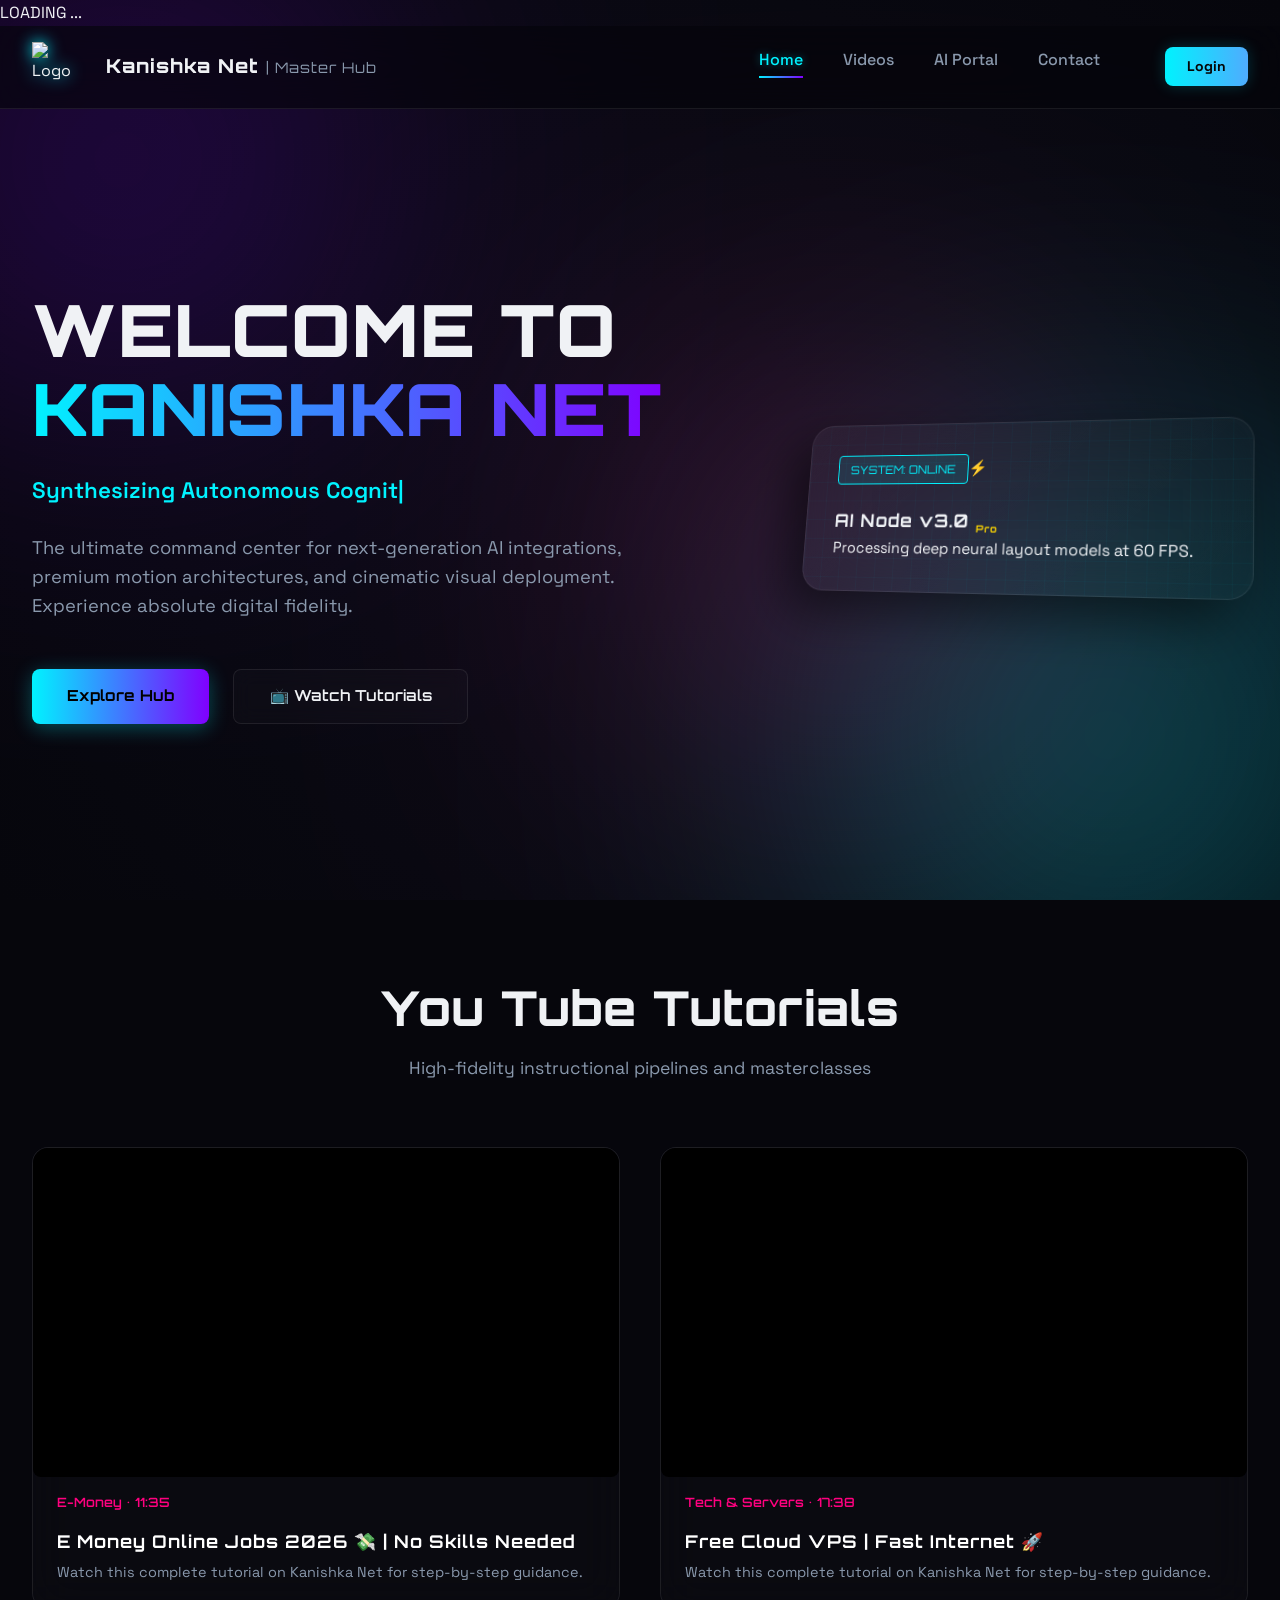
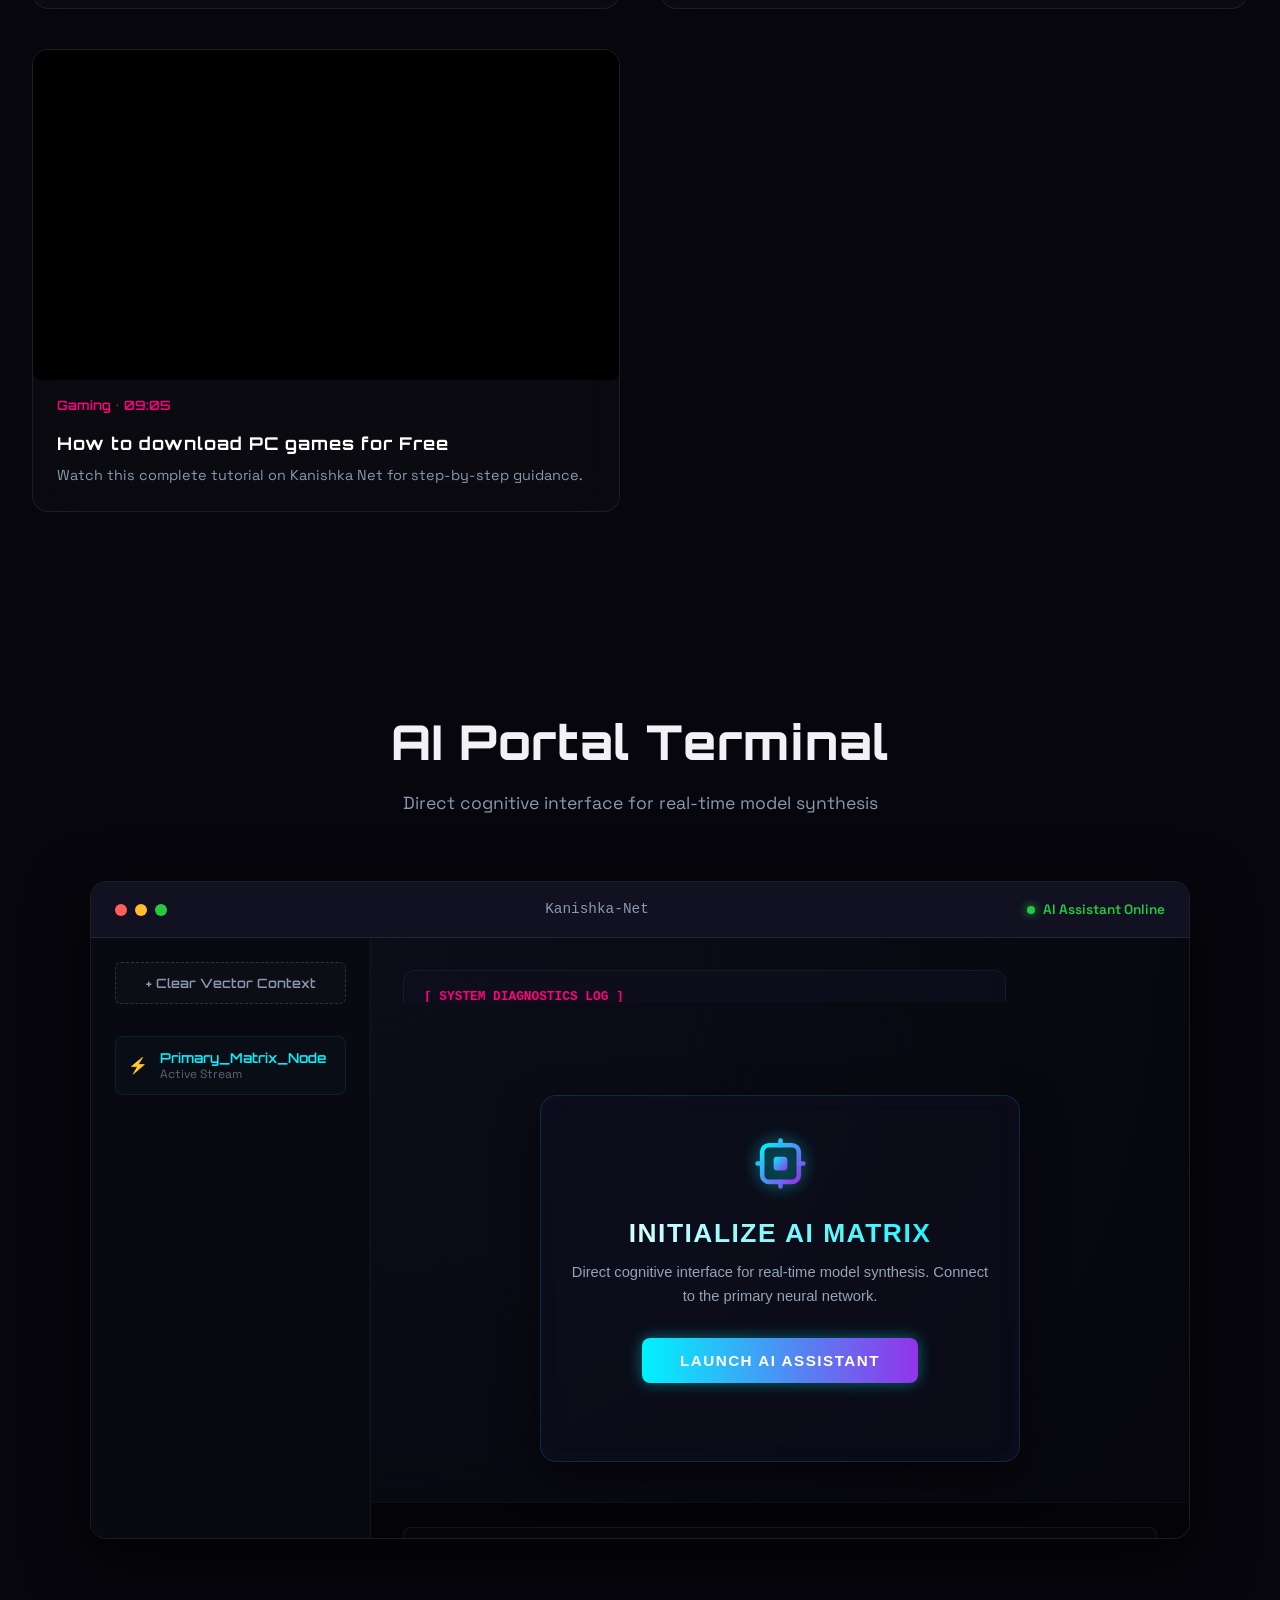
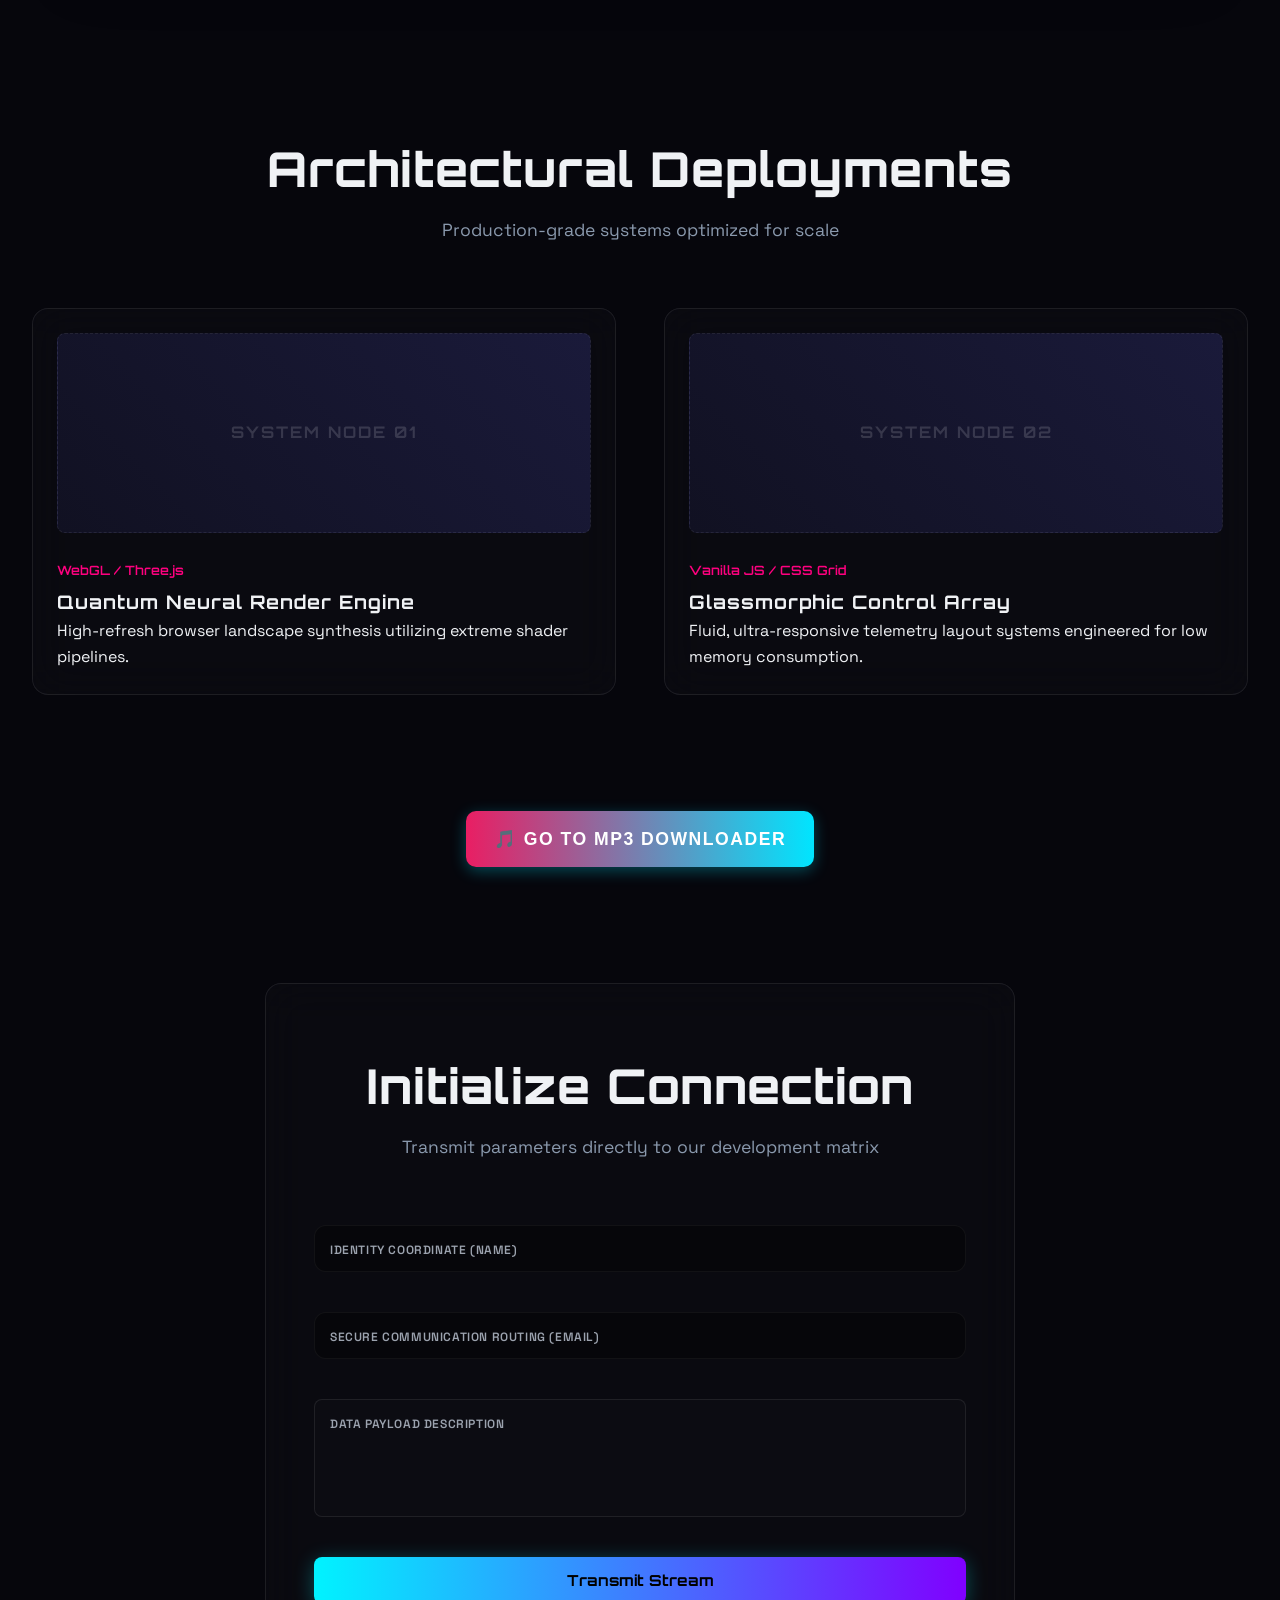
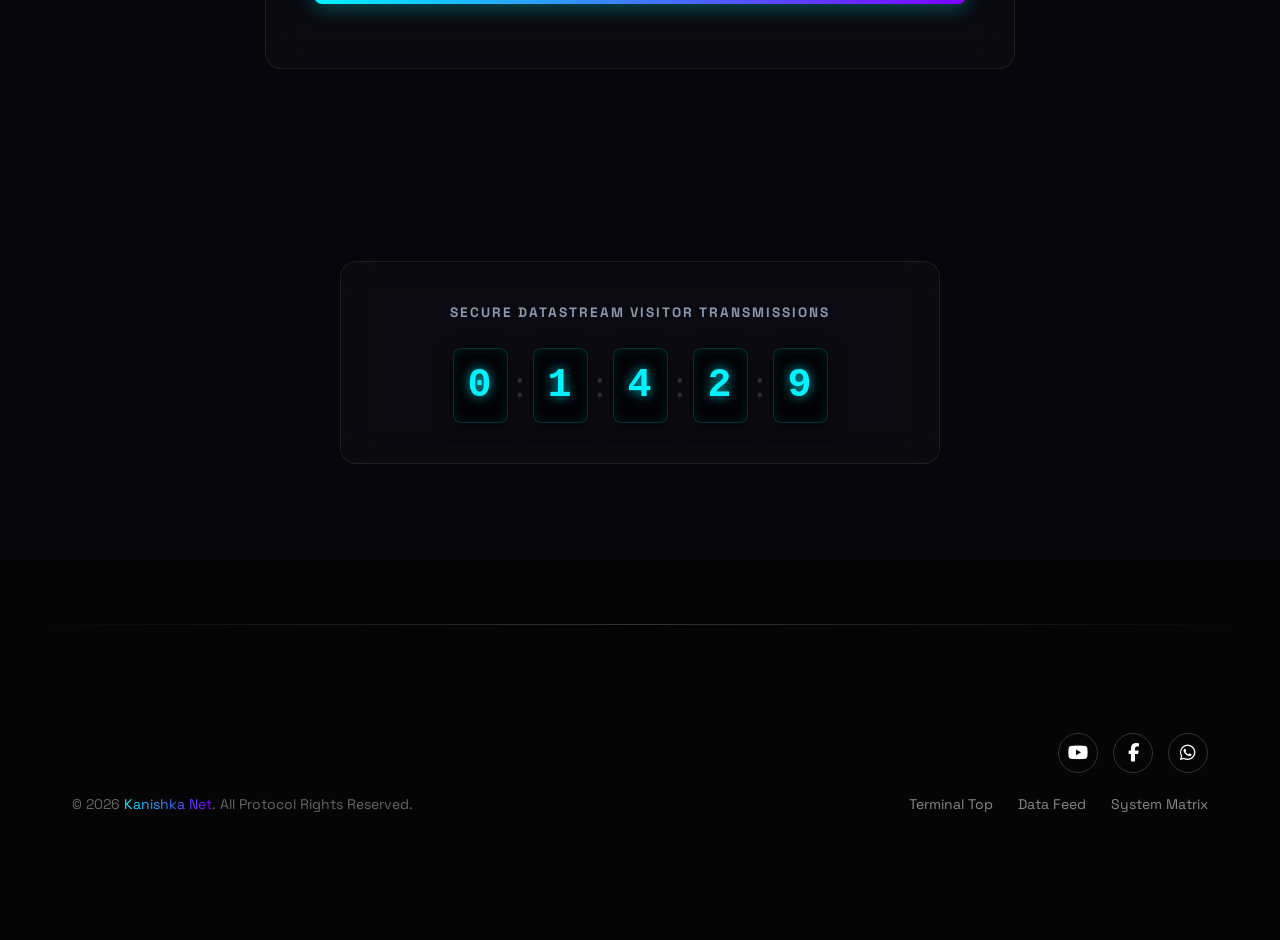
==== commit bf4723a7: "Update print statement from 'Hello' to 'Goodbye'" ====
--- a/index.html
+++ b/index.html
@@ -12,6 +12,19 @@
     <link rel="stylesheet" href="style.css">
 </head>
 <body>   
+<div id="preloader">
+    <div class="loader-container">
+        <div class="melting-shape"></div>
+        <div class="shadow"></div>
+        <div class="loading-text">
+            LOADING
+            <span class="dots">
+                <span>.</span><span>.</span><span>.</span>
+            </span>
+        </div>
+    </div>
+</div>
+    
    <!-- Custom Micro-Interactive Background Canvas Layer -->
     <div class="ambient-glow-container">
         <div class="glow-orb orb-1"></div>
--- a/style.css
+++ b/style.css
@@ -1587,115 +1587,3 @@
     background-color: rgba(168, 85, 247, 0.1); /* Podi background color ekak */
 }
 
-/* Preloader Background සහ Position */
-#preloader {
-    position: fixed;
-    top: 0;
-    left: 0;
-    width: 100vw;
-    height: 100vh;
-    background-color: #f4f6f9; /* මෙතනට ඔබේ වෙබ් පිටුවේ Background color එක දෙන්න */
-    display: flex;
-    justify-content: center;
-    align-items: center;
-    z-index: 99999;
-    transition: opacity 0.8s ease-out, visibility 0.8s ease-out;
-}
-
-.loader-container {
-    display: flex;
-    flex-direction: column;
-    align-items: center;
-    position: relative;
-}
-
-/* දියවෙන හැඩයේ Animation එක (Melting & Reforming) */
-.melting-shape {
-    width: 80px;
-    height: 80px;
-    background: #eb4d65;
-    position: relative;
-    animation: liquidMorph 4s infinite cubic-bezier(0.4, 0, 0.2, 1);
-}
-
-@keyframes liquidMorph {
-    0% {
-        /* සමචතුරස්‍රය (Square) */
-        border-radius: 5px;
-        transform: scale(1) rotate(0deg);
-        background: #3b8b9e; /* නිල් පැහැය */
-        box-shadow: 0 0 20px rgba(59, 139, 158, 0.4);
-    }
-    25% {
-        /* දියවී යන අවස්ථාව (Melting Blob) */
-        border-radius: 50% 30% 70% 40% / 40% 60% 30% 70%;
-        transform: scale(1.1) rotate(90deg) translateY(15px);
-        background: #eb4d65; /* රෝස පැහැය */
-        box-shadow: 0 0 30px rgba(235, 77, 101, 0.5);
-    }
-    50% {
-        /* රවුම (Circle) */
-        border-radius: 50%;
-        transform: scale(0.85) rotate(180deg) translateY(0px);
-        background: #f28b22; /* තැඹිලි පැහැය */
-        box-shadow: 0 0 25px rgba(242, 139, 34, 0.5);
-    }
-    75% {
-        /* නැවත හැඩගැසෙන අවස්ථාව (Reforming Liquid) */
-        border-radius: 30% 70% 40% 50% / 60% 30% 70% 40%;
-        transform: scale(1.1) rotate(270deg) translateY(-10px);
-        background: #eb4d65; 
-        box-shadow: 0 0 30px rgba(235, 77, 101, 0.5);
-    }
-    100% {
-        /* නැවත සමචතුරස්‍රය */
-        border-radius: 5px;
-        transform: scale(1) rotate(360deg);
-        background: #3b8b9e;
-        box-shadow: 0 0 20px rgba(59, 139, 158, 0.4);
-    }
-}
-
-/* සෙවණැල්ල (Shadow Animation) */
-.shadow {
-    width: 60px;
-    height: 8px;
-    background: rgba(0, 0, 0, 0.15);
-    border-radius: 50%;
-    margin-top: 40px;
-    animation: shadowPulse 4s infinite cubic-bezier(0.4, 0, 0.2, 1);
-}
-
-@keyframes shadowPulse {
-    0%, 100% { transform: scale(1); opacity: 0.6; }
-    25%, 75% { transform: scale(1.3); opacity: 0.3; }
-    50% { transform: scale(0.8); opacity: 0.8; }
-}
-
-/* Loading අකුරු නිර්මාණය */
-.loading-text {
-    margin-top: 25px;
-    font-size: 1.1rem;
-    font-family: 'Segoe UI', Tahoma, Geneva, Verdana, sans-serif;
-    letter-spacing: 6px;
-    font-weight: 600;
-    color: #333; /* අකුරුවල පාට ඔබේ Background එකට ගැළපෙන්න වෙනස් කරන්න (Dark bg එකක් නම් #fff දෙන්න) */
-    display: flex;
-    align-items: center;
-}
-
-/* තිත් 3 Animation එක */
-.dots span {
-    display: inline-block;
-    animation: bounceDots 1.5s infinite;
-    opacity: 0.3;
-}
-
-.dots span:nth-child(1) { animation-delay: 0s; color: #3b8b9e; }
-.dots span:nth-child(2) { animation-delay: 0.2s; color: #eb4d65; }
-.dots span:nth-child(3) { animation-delay: 0.4s; color: #f28b22; }
-
-@keyframes bounceDots {
-    0%, 100% { transform: translateY(0); opacity: 0.3; }
-    50% { transform: translateY(-5px); opacity: 1; font-size: 1.2rem;}
-}
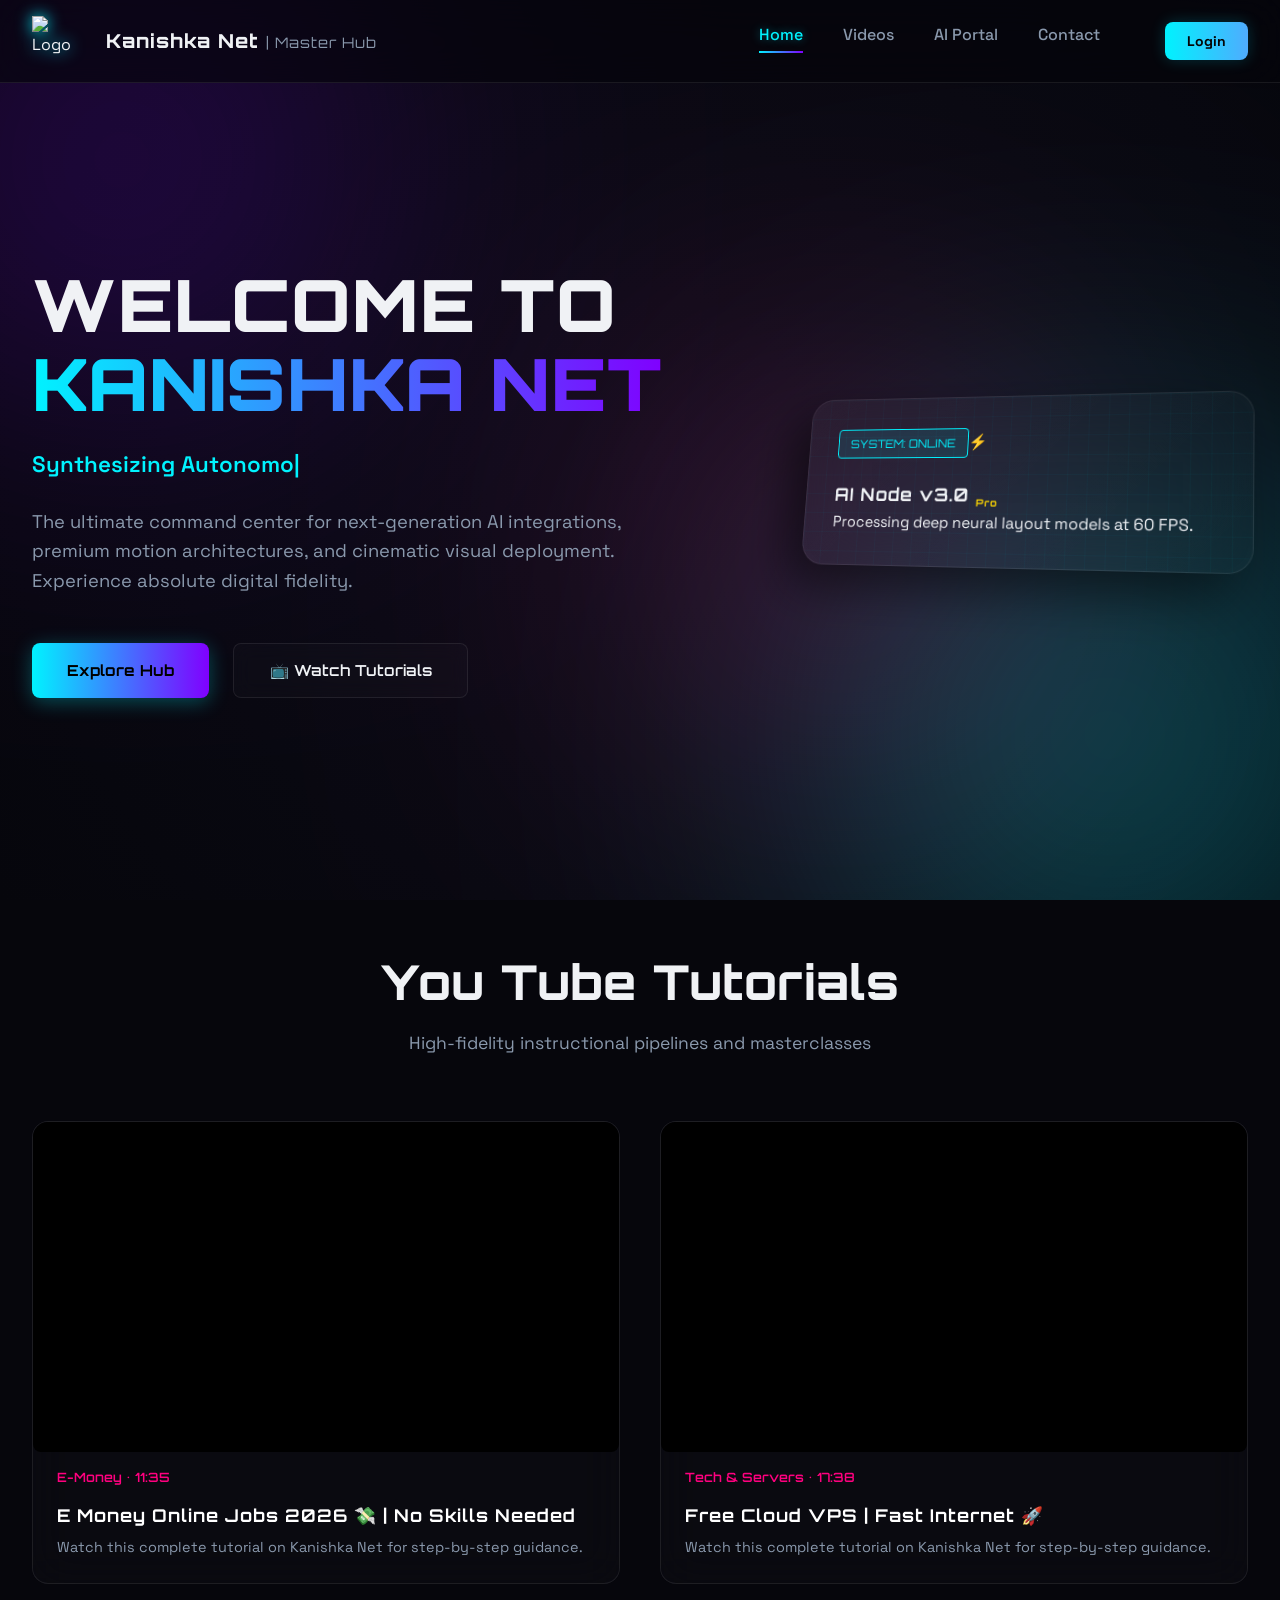
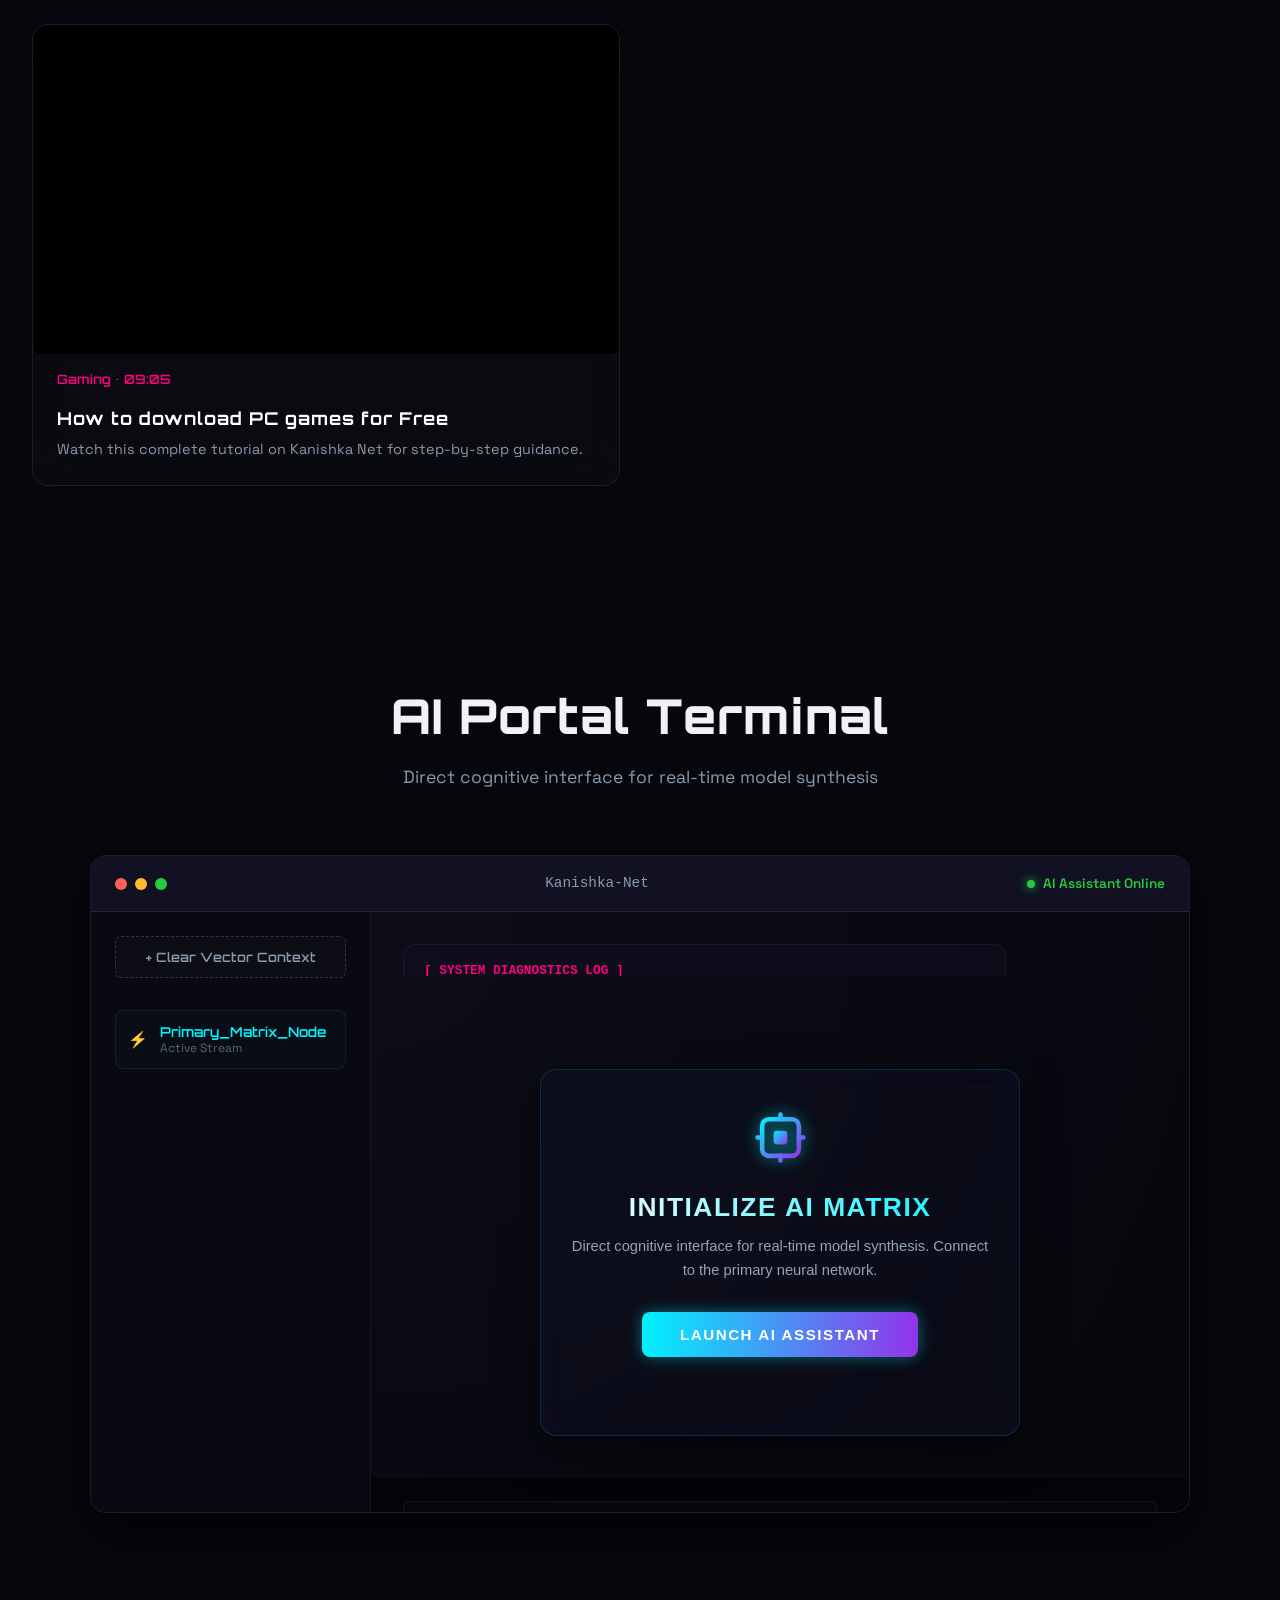
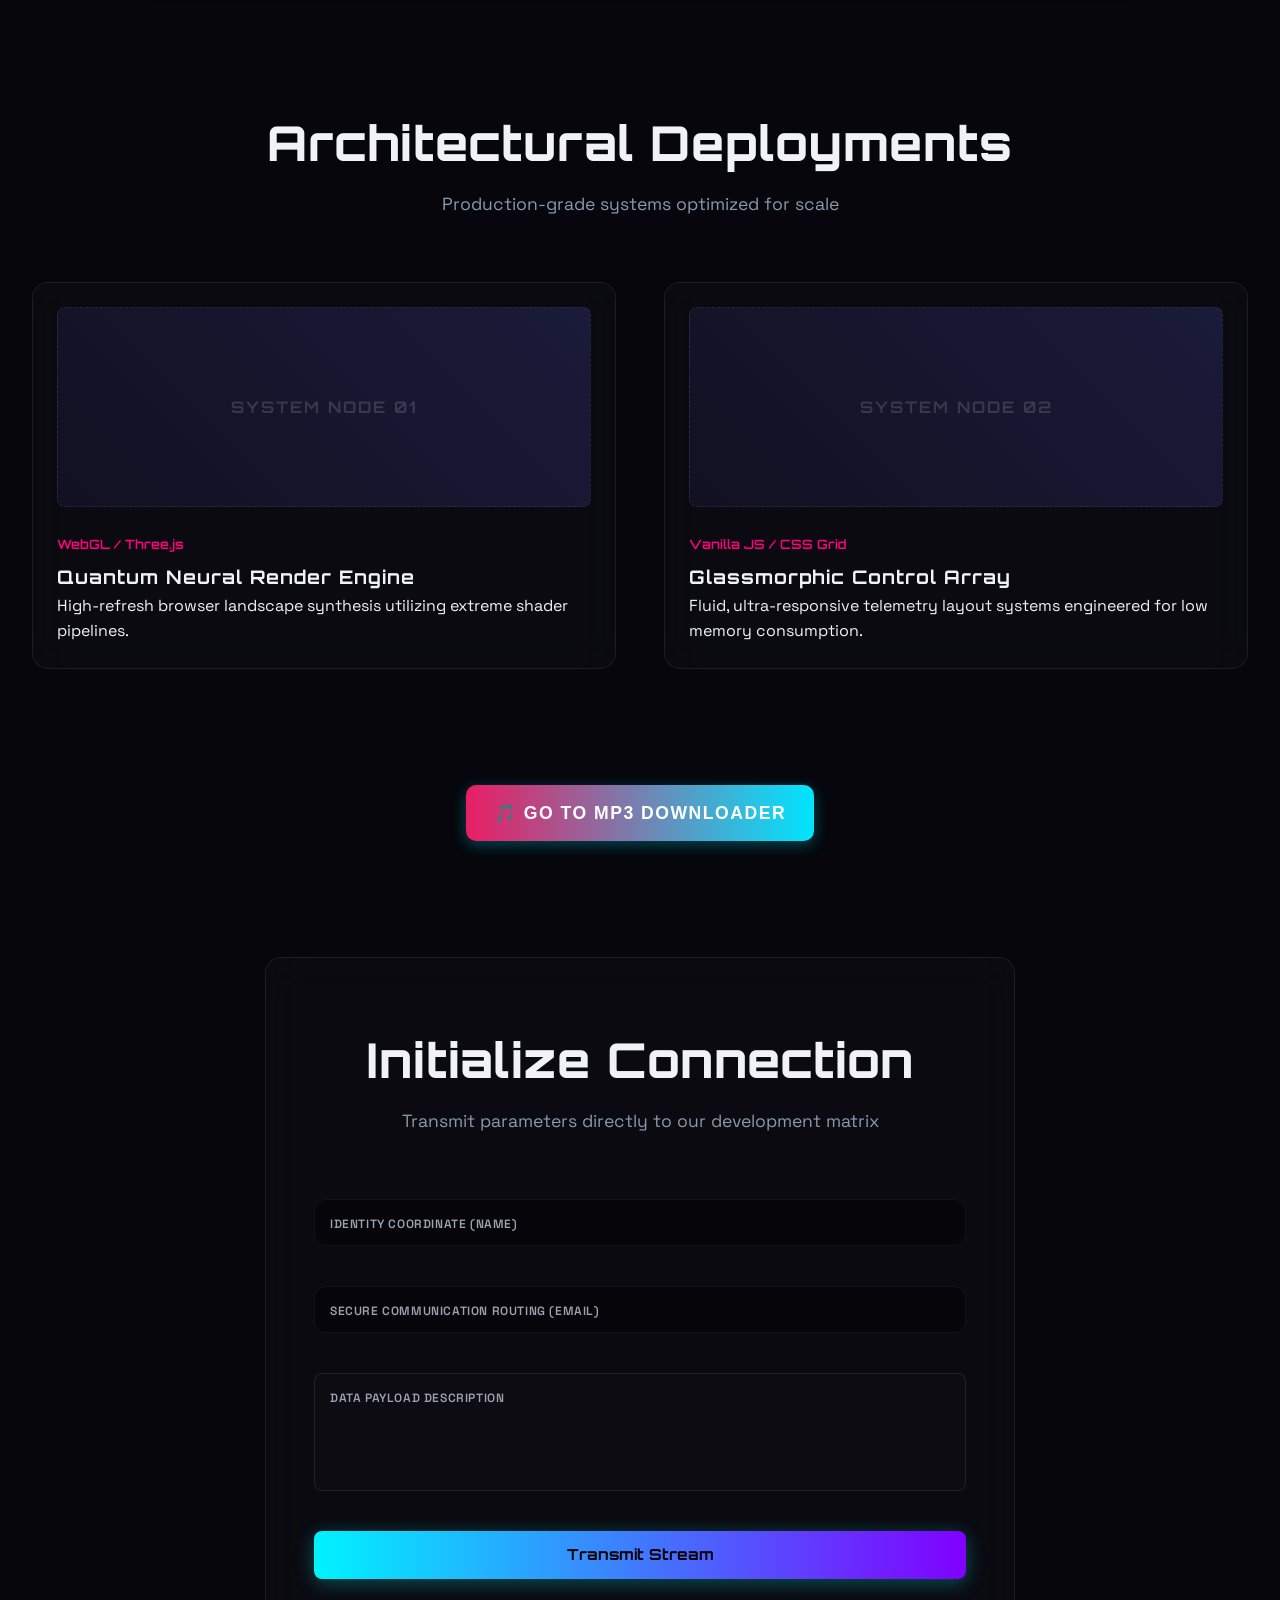
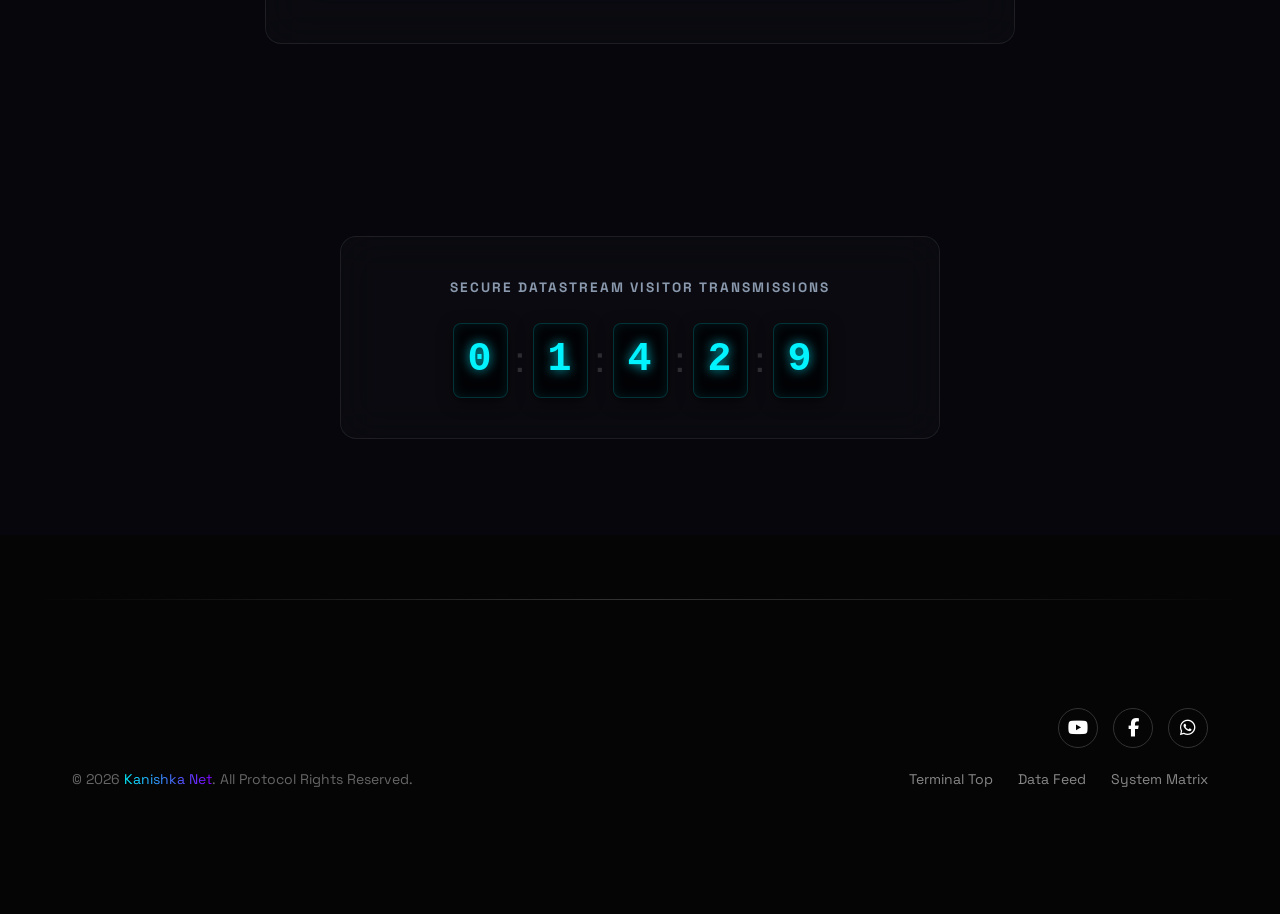
==== commit 64220575: "Update index.html" ====
--- a/index.html
+++ b/index.html
@@ -12,18 +12,7 @@
     <link rel="stylesheet" href="style.css">
 </head>
 <body>   
-<div id="preloader">
-    <div class="loader-container">
-        <div class="melting-shape"></div>
-        <div class="shadow"></div>
-        <div class="loading-text">
-            LOADING
-            <span class="dots">
-                <span>.</span><span>.</span><span>.</span>
-            </span>
-        </div>
-    </div>
-</div>
+
     
    <!-- Custom Micro-Interactive Background Canvas Layer -->
     <div class="ambient-glow-container">
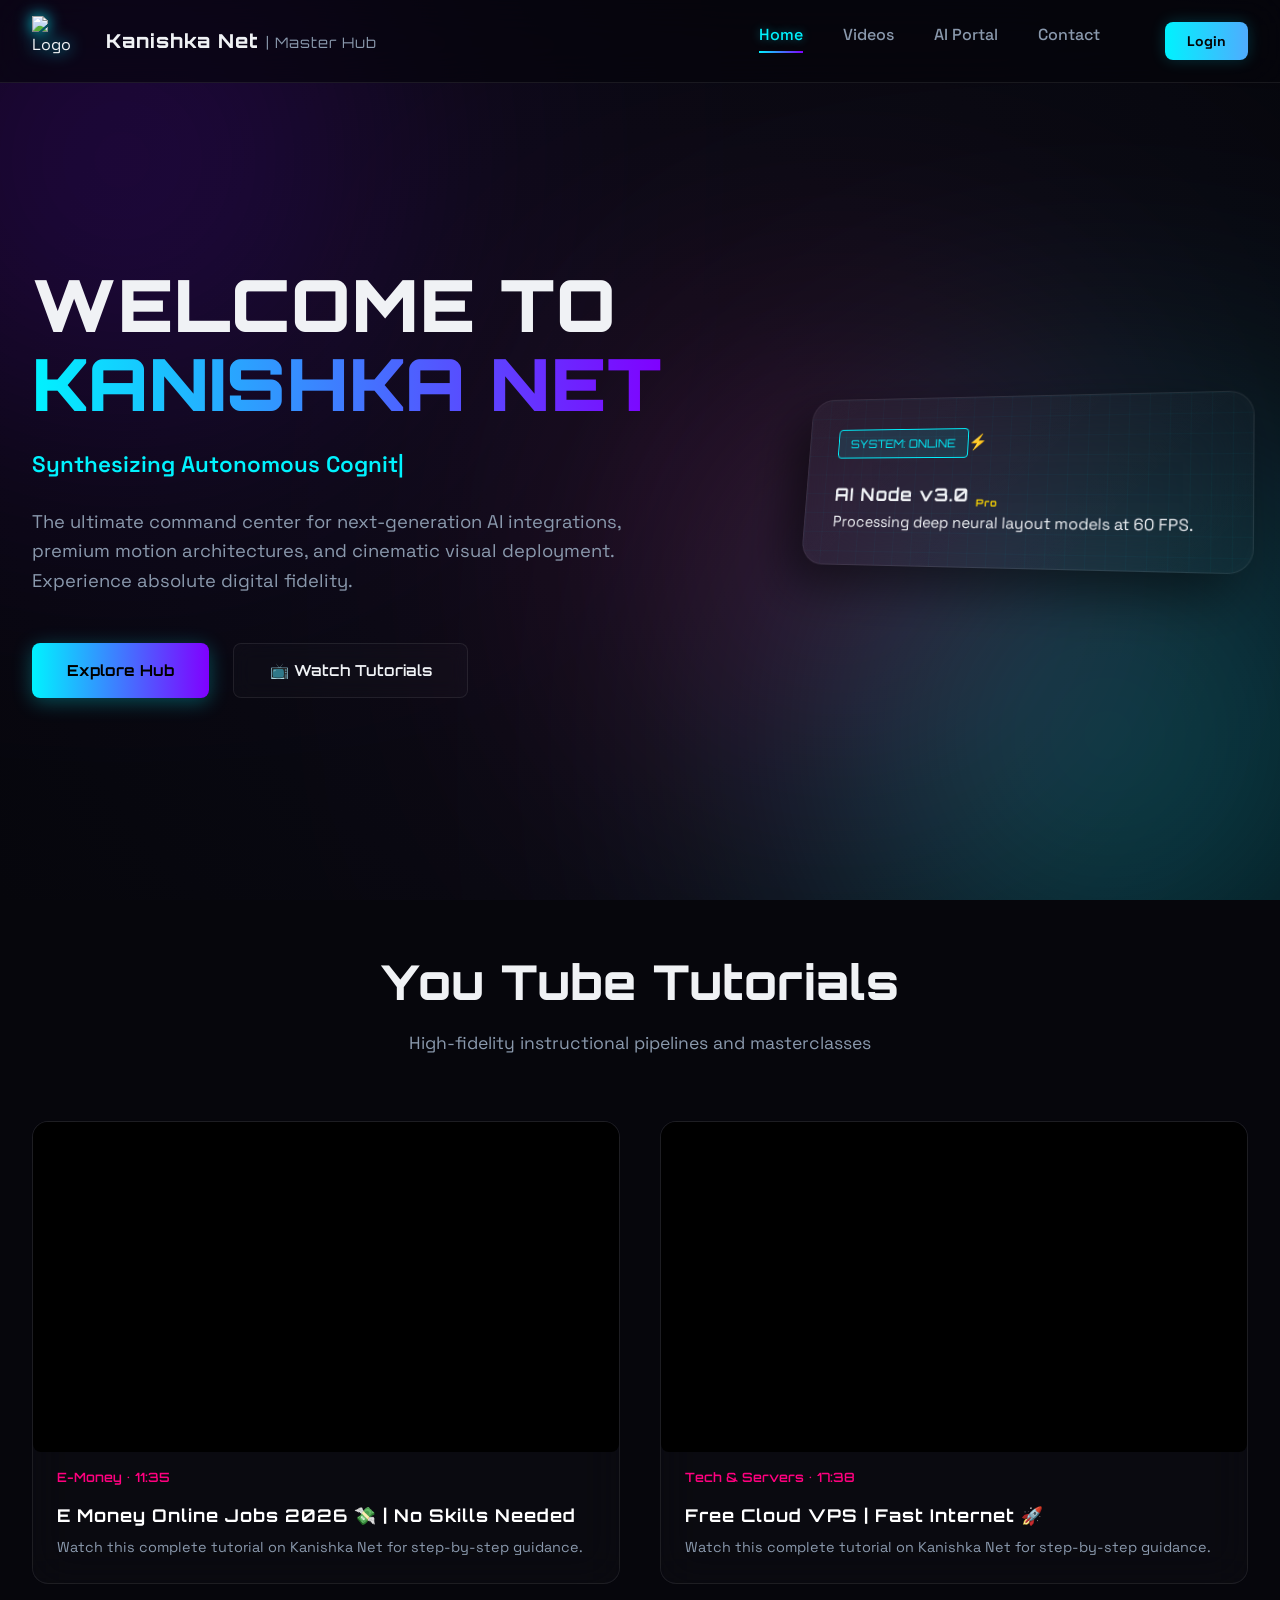
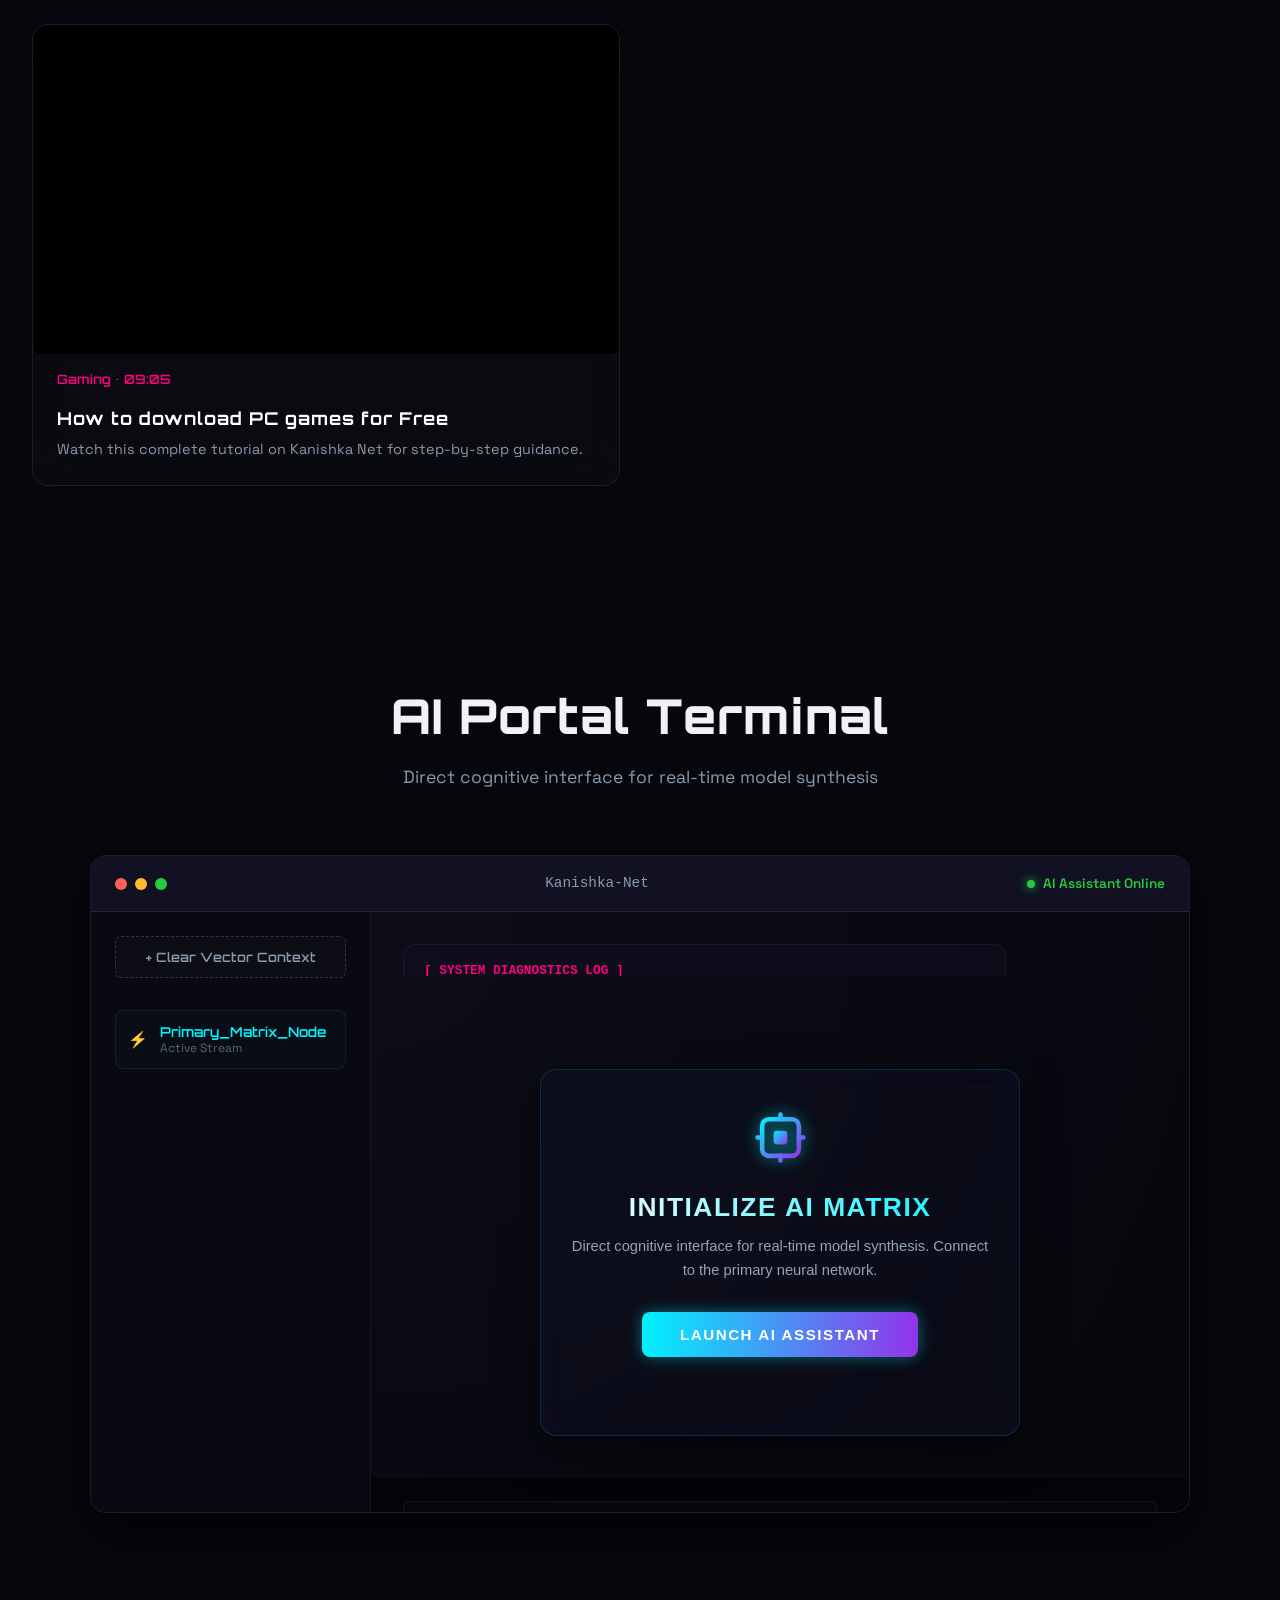
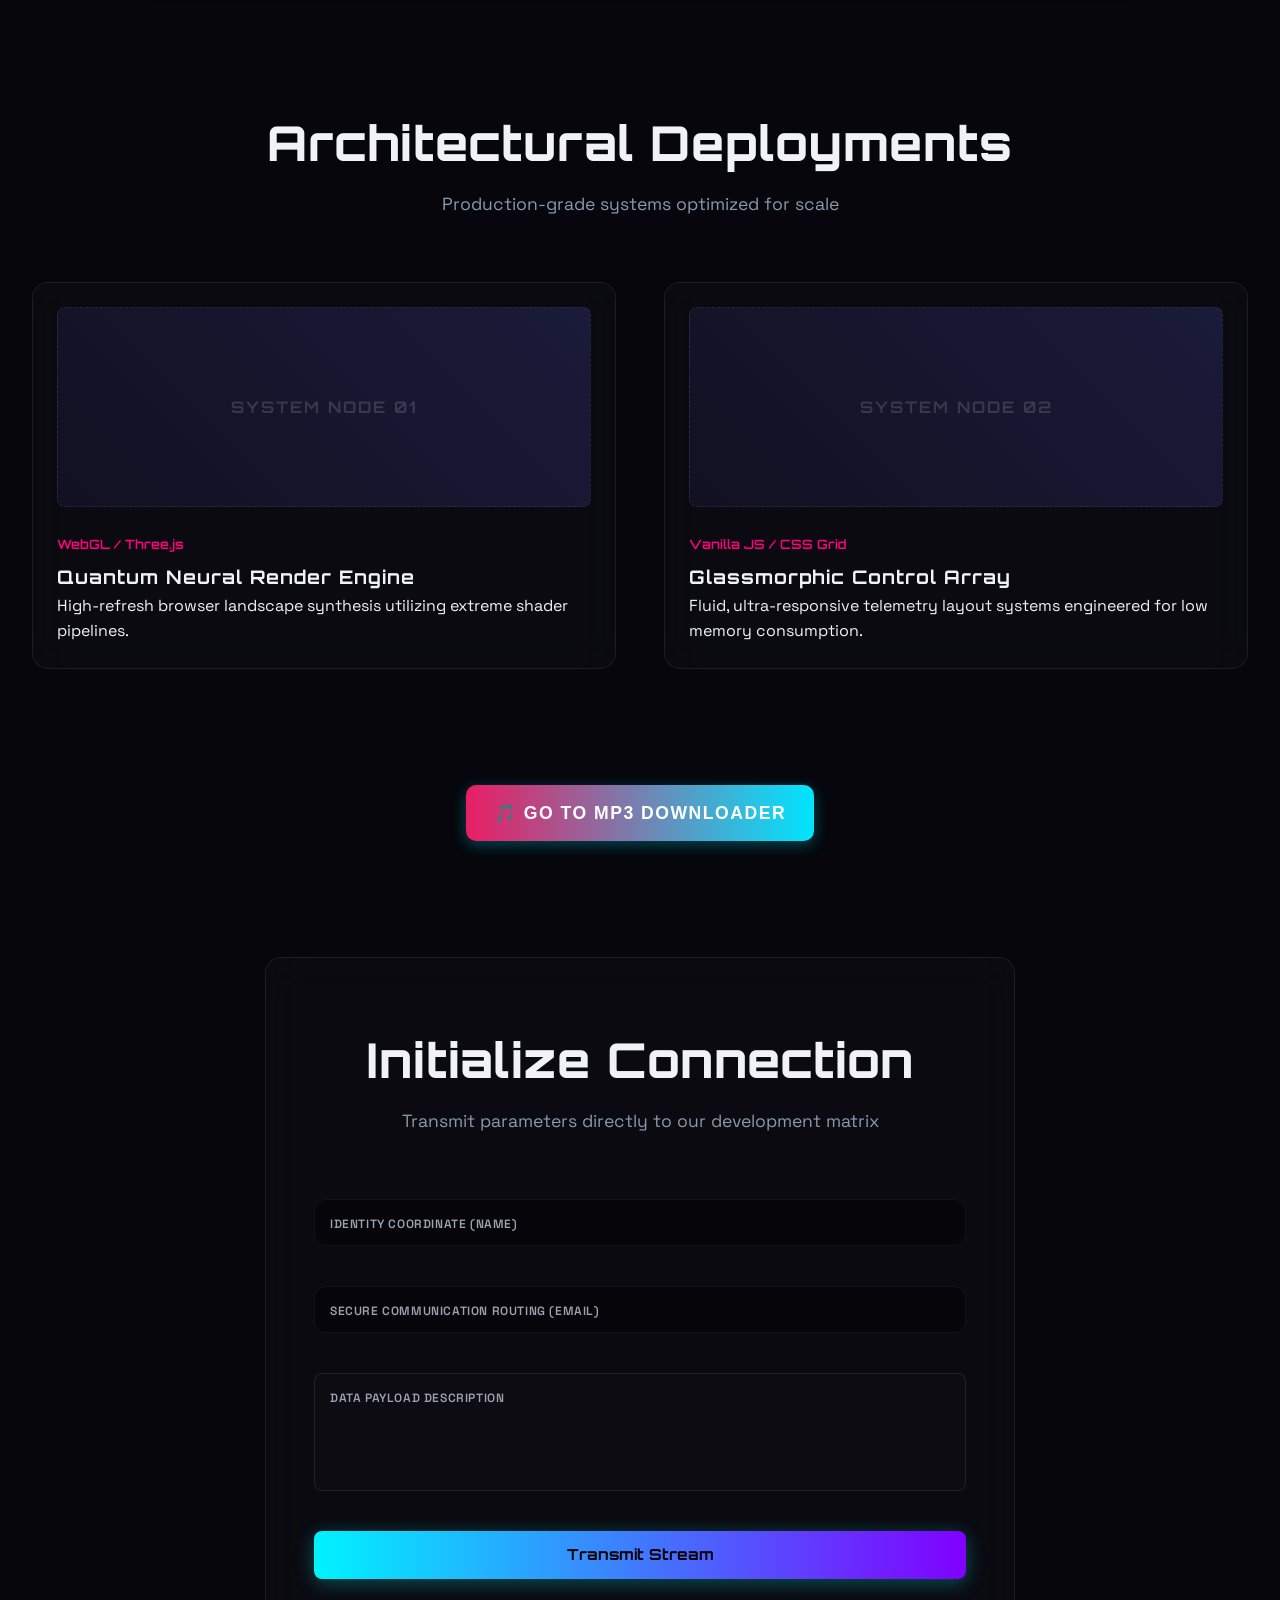
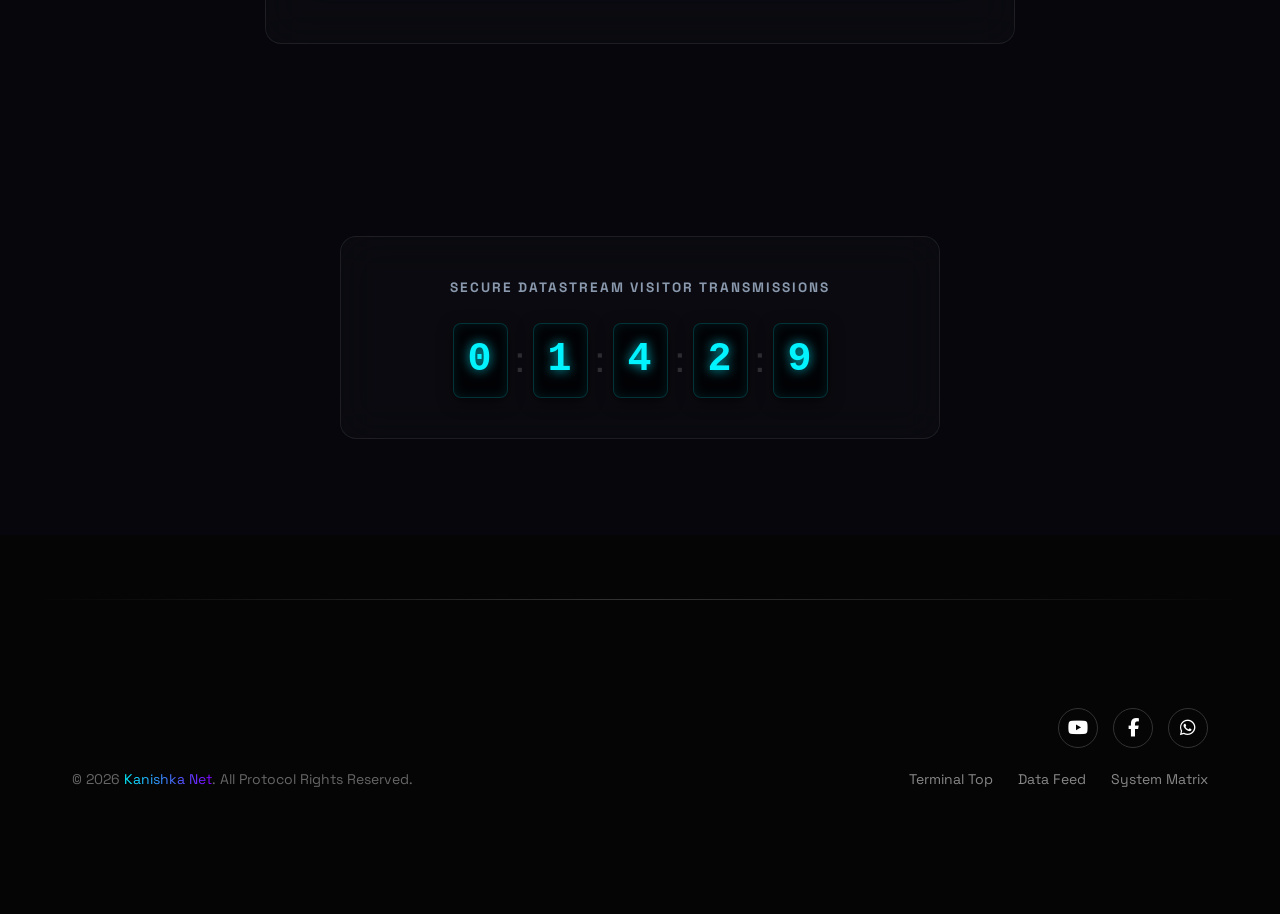
==== commit dd1db086: "Update index.html" ====
--- a/index.html
+++ b/index.html
@@ -11,8 +11,8 @@
     <link href="https://fonts.googleapis.com/css2?family=Orbitron:wght@400;600;800;900&family=Space+Grotesk:wght@300;400;500;700&display=swap" rel="stylesheet">
     <link rel="stylesheet" href="style.css">
 </head>
-<body>   
-
+<!-- 1. දැනට තියෙන සාමාන්‍ය <body> වෙනුවට මේ පේළිය දාන්න -->
+<body id="site-wrapper">
     
    <!-- Custom Micro-Interactive Background Canvas Layer -->
     <div class="ambient-glow-container">
@@ -467,5 +467,11 @@
     </button>
 
     <script src="script.js"></script>
+                        <script>
+    window.addEventListener('load', function() {
+      // සයිට් එක ලෝඩ් වෙලා ඉවර වුණ ගමන් 'loaded' කියන class එක එකතු කරනවා
+      document.getElementById('site-wrapper').classList.add('loaded');
+    });
+  </script>
 </body>
 </html>
